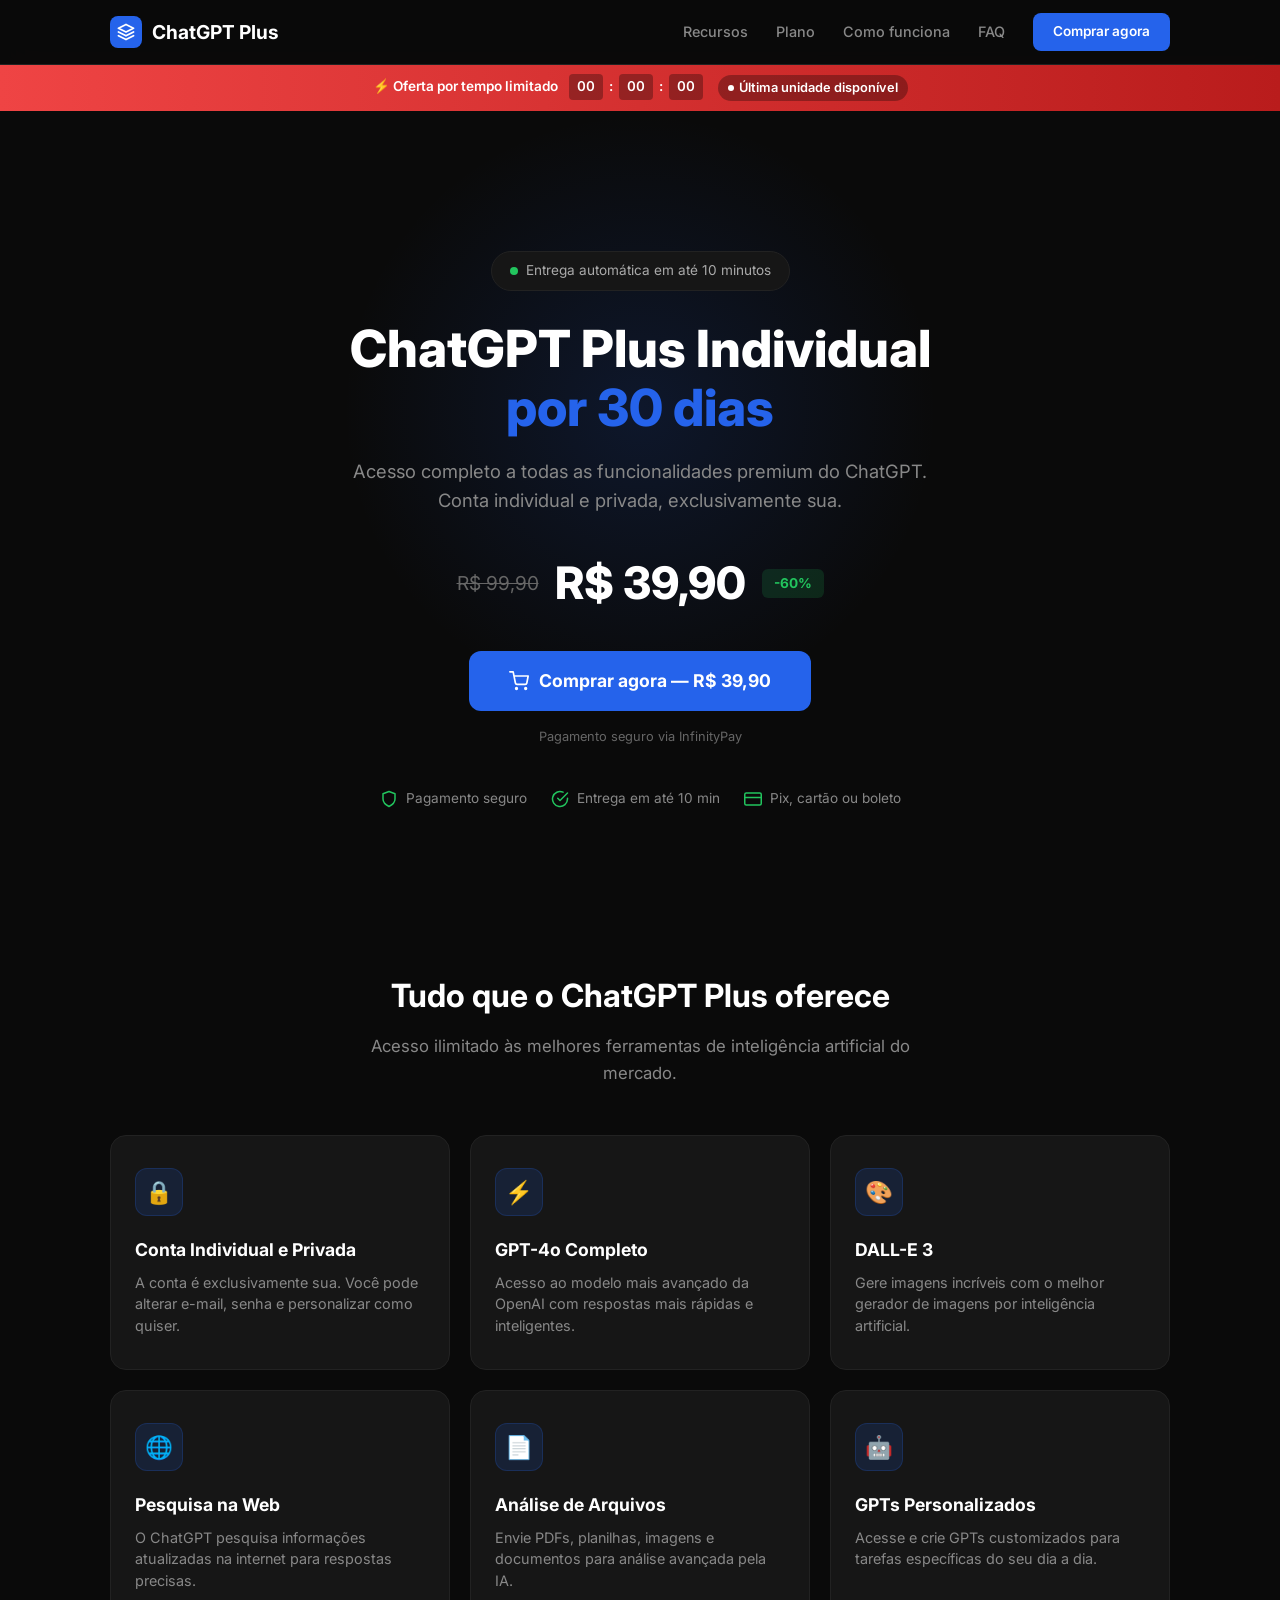
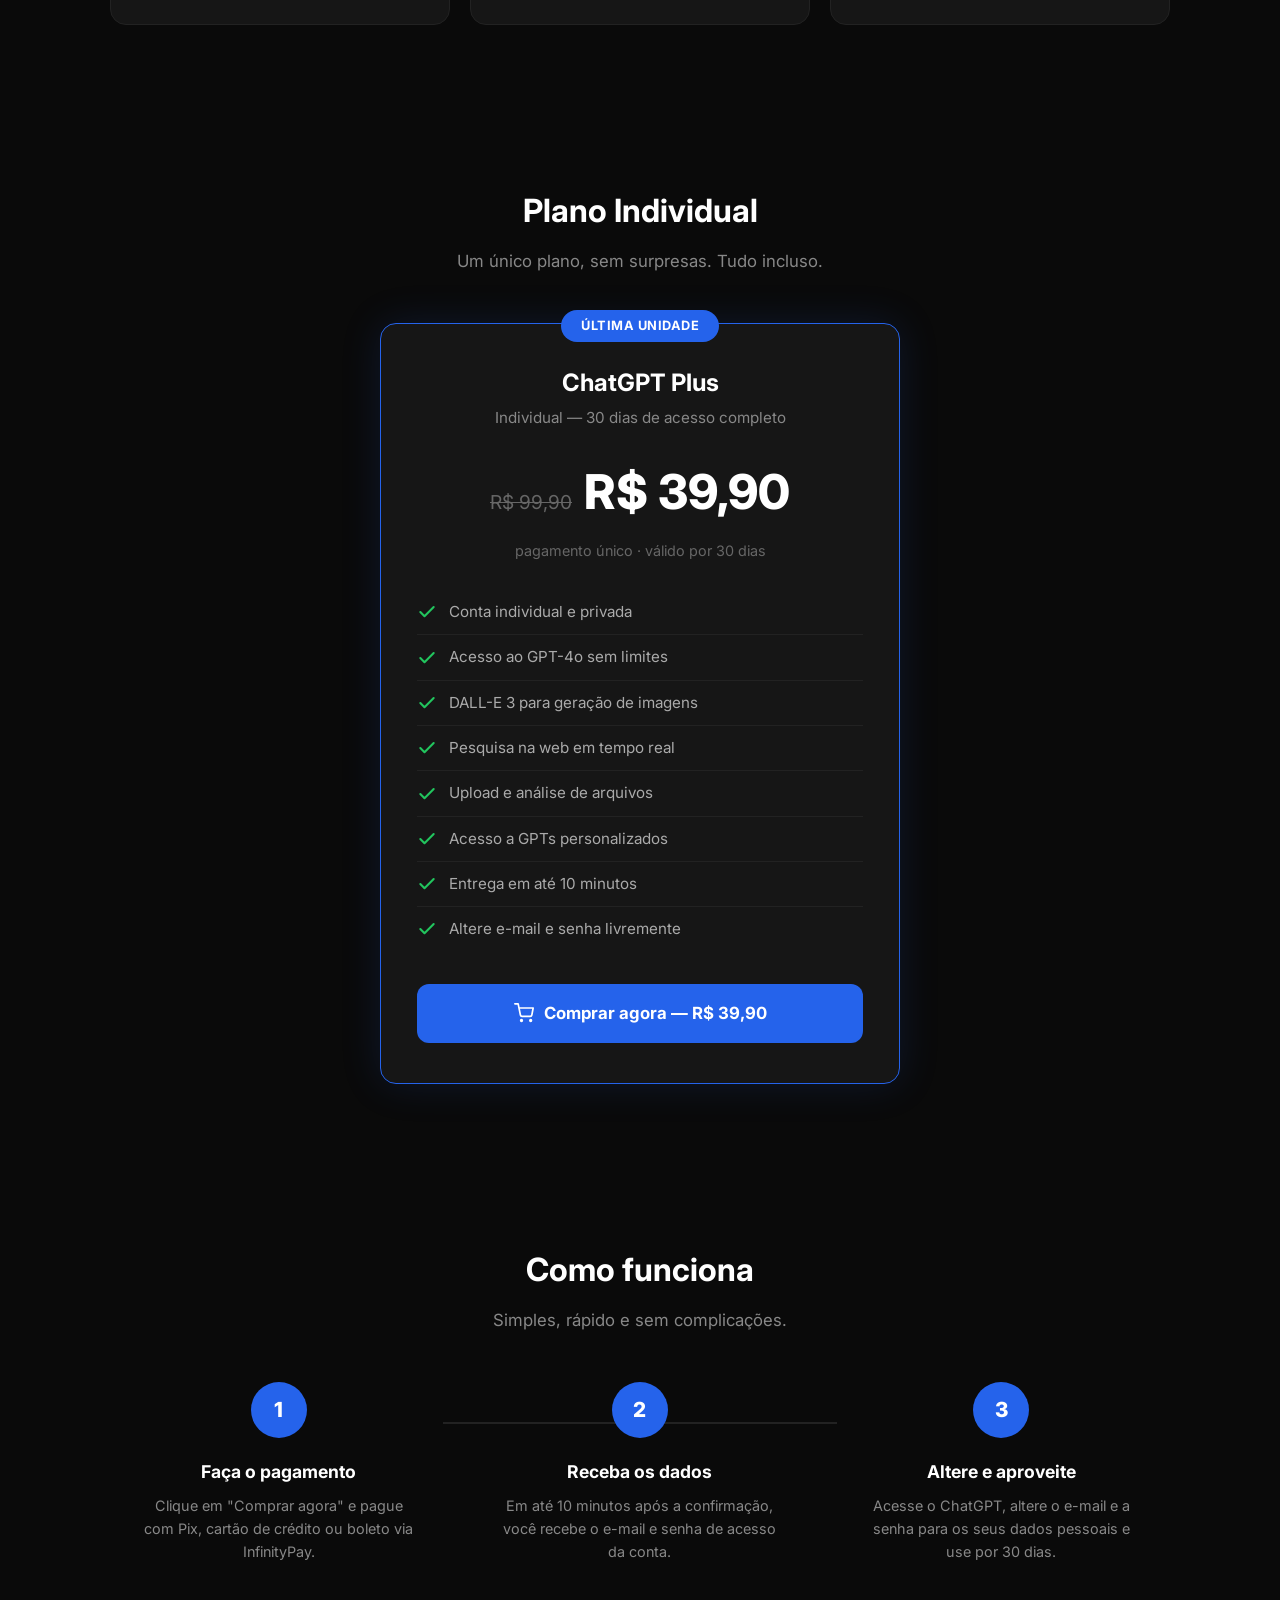
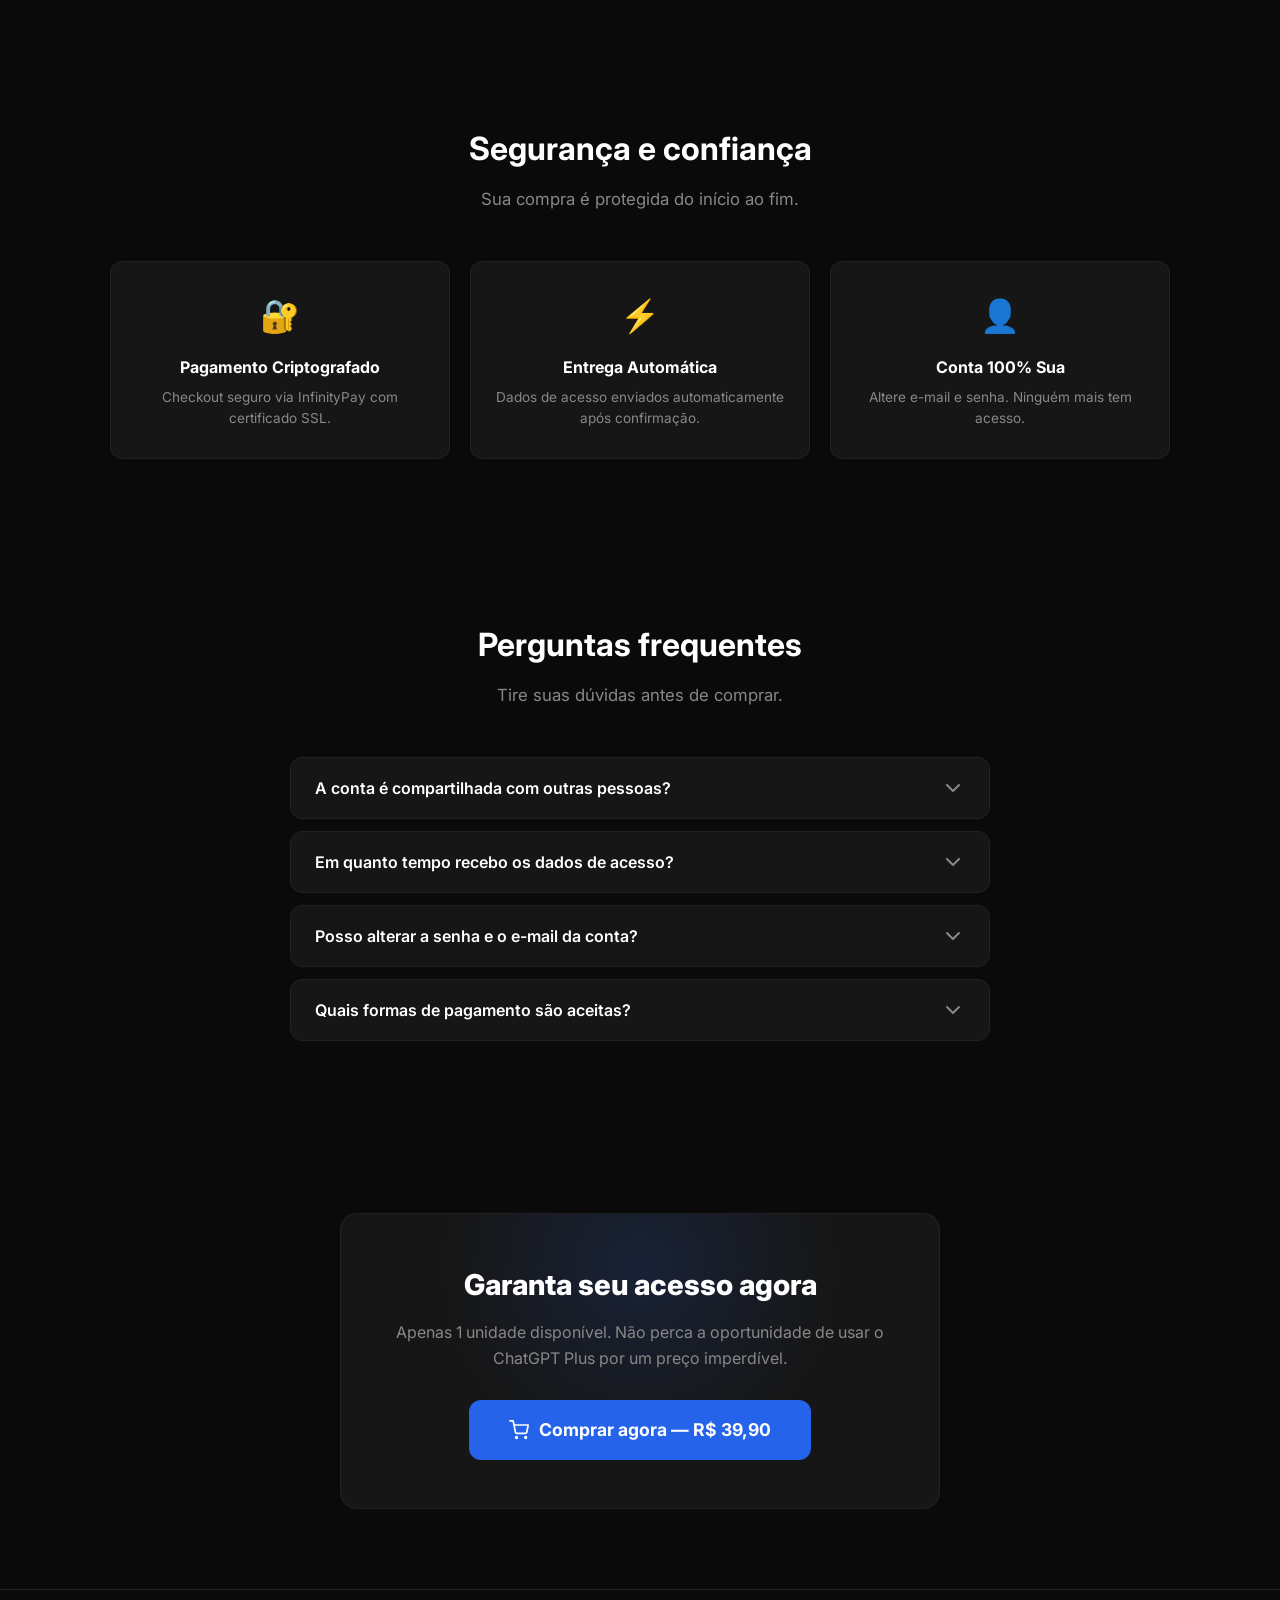
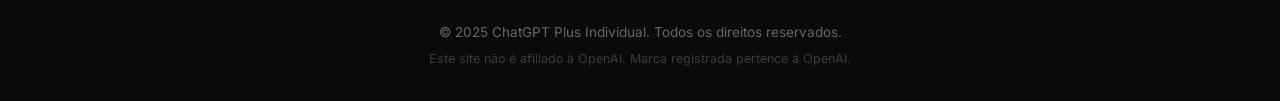
==== index.html @ 52d1c9e8 "Add files via upload" ====
<!DOCTYPE html>
<html lang="pt-BR">
<head>
  <meta charset="UTF-8">
  <meta name="viewport" content="width=device-width, initial-scale=1.0">
  <title>ChatGPT Plus Individual — 30 Dias | Acesso Completo</title>
  <meta name="description" content="ChatGPT Plus Individual por 30 dias com acesso completo ao GPT-4o, DALL-E 3, pesquisa web e muito mais. Conta privada, entrega rápida.">
  <meta name="keywords" content="ChatGPT Plus, GPT-4o, IA, inteligência artificial, conta individual">
  <meta name="robots" content="index, follow">

  <!-- Open Graph -->
  <meta property="og:title" content="ChatGPT Plus Individual — 30 Dias">
  <meta property="og:description" content="Acesso completo ao ChatGPT Plus com GPT-4o, DALL-E 3 e muito mais. Conta privada individual.">
  <meta property="og:type" content="website">
  <meta property="og:url" content="https://seudominio.com">
  <meta property="og:image" content="https://placehold.co/1200x630/111111/2563eb?text=ChatGPT+Plus">

  <!-- Favicon inline -->
  <link rel="icon" href="data:image/svg+xml,<svg xmlns='http://www.w3.org/2000/svg' viewBox='0 0 100 100'><rect width='100' height='100' rx='20' fill='%232563eb'/><text x='50' y='68' font-size='55' font-family='Arial' font-weight='bold' text-anchor='middle' fill='white'>G</text></svg>" type="image/svg+xml">

  <!-- Fonts -->
  <link rel="preconnect" href="https://fonts.googleapis.com">
  <link rel="preconnect" href="https://fonts.gstatic.com" crossorigin>
  <link href="https://fonts.googleapis.com/css2?family=Inter:wght@400;500;600;700;800&display=swap" rel="stylesheet">

  <!-- Styles -->
  <link rel="stylesheet" href="style.css">
</head>
<body>

  <!-- Loader -->
  <div id="loader">
    <div class="loader-spinner"></div>
  </div>

  <!-- Header -->
  <header class="header">
    <div class="container header-inner">
      <a href="#" class="logo">
        <div class="logo-icon">
          <svg width="18" height="18" viewBox="0 0 24 24" fill="none" stroke="currentColor" stroke-width="2.5" stroke-linecap="round" stroke-linejoin="round"><path d="M12 2L2 7l10 5 10-5-10-5z"/><path d="M2 17l10 5 10-5"/><path d="M2 12l10 5 10-5"/></svg>
        </div>
        ChatGPT Plus
      </a>
      <nav class="nav">
        <a href="#recursos" class="nav-link">Recursos</a>
        <a href="#plano" class="nav-link">Plano</a>
        <a href="#como-funciona" class="nav-link">Como funciona</a>
        <a href="#faq" class="nav-link">FAQ</a>
        <a href="#plano" class="btn-nav">Comprar agora</a>
      </nav>
      <button class="menu-toggle" aria-label="Abrir menu">
        <span></span>
        <span></span>
        <span></span>
      </button>
    </div>
  </header>

  <!-- Urgency Bar -->
  <div class="urgency-bar" style="margin-top: 64px;">
    <span>⚡ Oferta por tempo limitado</span>
    <span class="countdown">
      <span class="countdown-segment" id="cd-hours">00</span>:
      <span class="countdown-segment" id="cd-minutes">00</span>:
      <span class="countdown-segment" id="cd-seconds">00</span>
    </span>
    <span class="stock-badge">
      <span class="stock-dot"></span>
      Última unidade disponível
    </span>
  </div>

  <!-- Hero -->
  <section class="hero">
    <div class="container hero-content">
      <div class="hero-badge">
        <span class="dot"></span>
        Entrega automática em até 10 minutos
      </div>

      <h1>
        ChatGPT Plus Individual<br>
        <span>por 30 dias</span>
      </h1>

      <p class="hero-desc">
        Acesso completo a todas as funcionalidades premium do ChatGPT. Conta individual e privada, exclusivamente sua.
      </p>

      <div class="hero-price">
        <span class="price-original">R$ 99,90</span>
        <span class="price-current">R$ 39,90</span>
        <span class="price-discount">-60%</span>
      </div>

      <div class="hero-cta-group">
        <a href="https://infinitypay.com.br/checkout/SEU-LINK-AQUI" target="_blank" rel="noopener noreferrer" class="btn-primary" id="hero-buy">
          <svg viewBox="0 0 24 24" fill="none" stroke="currentColor" stroke-width="2" stroke-linecap="round" stroke-linejoin="round"><circle cx="9" cy="21" r="1"/><circle cx="20" cy="21" r="1"/><path d="M1 1h4l2.68 13.39a2 2 0 0 0 2 1.61h9.72a2 2 0 0 0 2-1.61L23 6H6"/></svg>
          Comprar agora — R$ 39,90
        </a>
        <span style="font-size: 0.8rem; color: var(--gray-500);">Pagamento seguro via InfinityPay</span>
      </div>

      <div class="hero-trust">
        <div class="trust-item">
          <svg viewBox="0 0 24 24" fill="none" stroke="currentColor" stroke-width="2" stroke-linecap="round" stroke-linejoin="round"><path d="M12 22s8-4 8-10V5l-8-3-8 3v7c0 6 8 10 8 10z"/></svg>
          Pagamento seguro
        </div>
        <div class="trust-item">
          <svg viewBox="0 0 24 24" fill="none" stroke="currentColor" stroke-width="2" stroke-linecap="round" stroke-linejoin="round"><path d="M22 11.08V12a10 10 0 1 1-5.93-9.14"/><polyline points="22 4 12 14.01 9 11.01"/></svg>
          Entrega em até 10 min
        </div>
        <div class="trust-item">
          <svg viewBox="0 0 24 24" fill="none" stroke="currentColor" stroke-width="2" stroke-linecap="round" stroke-linejoin="round"><rect x="1" y="4" width="22" height="16" rx="2" ry="2"/><line x1="1" y1="10" x2="23" y2="10"/></svg>
          Pix, cartão ou boleto
        </div>
      </div>
    </div>
  </section>

  <!-- Features -->
  <section class="section" id="recursos">
    <div class="container">
      <h2 class="section-title reveal">Tudo que o ChatGPT Plus oferece</h2>
      <p class="section-subtitle reveal reveal-delay-1">Acesso ilimitado às melhores ferramentas de inteligência artificial do mercado.</p>

      <div class="features-grid">
        <div class="feature-card reveal reveal-delay-1">
          <div class="feature-icon">🔒</div>
          <h3>Conta Individual e Privada</h3>
          <p>A conta é exclusivamente sua. Você pode alterar e-mail, senha e personalizar como quiser.</p>
        </div>

        <div class="feature-card reveal reveal-delay-2">
          <div class="feature-icon">⚡</div>
          <h3>GPT-4o Completo</h3>
          <p>Acesso ao modelo mais avançado da OpenAI com respostas mais rápidas e inteligentes.</p>
        </div>

        <div class="feature-card reveal reveal-delay-3">
          <div class="feature-icon">🎨</div>
          <h3>DALL-E 3</h3>
          <p>Gere imagens incríveis com o melhor gerador de imagens por inteligência artificial.</p>
        </div>

        <div class="feature-card reveal reveal-delay-4">
          <div class="feature-icon">🌐</div>
          <h3>Pesquisa na Web</h3>
          <p>O ChatGPT pesquisa informações atualizadas na internet para respostas precisas.</p>
        </div>

        <div class="feature-card reveal reveal-delay-5">
          <div class="feature-icon">📄</div>
          <h3>Análise de Arquivos</h3>
          <p>Envie PDFs, planilhas, imagens e documentos para análise avançada pela IA.</p>
        </div>

        <div class="feature-card reveal reveal-delay-6">
          <div class="feature-icon">🤖</div>
          <h3>GPTs Personalizados</h3>
          <p>Acesse e crie GPTs customizados para tarefas específicas do seu dia a dia.</p>
        </div>
      </div>
    </div>
  </section>

  <!-- Plan -->
  <section class="plan-section" id="plano">
    <div class="container">
      <h2 class="section-title reveal">Plano Individual</h2>
      <p class="section-subtitle reveal reveal-delay-1">Um único plano, sem surpresas. Tudo incluso.</p>

      <div class="plan-card reveal reveal-delay-2">
        <div class="plan-popular">Última unidade</div>
        <div class="plan-name">ChatGPT Plus</div>
        <div class="plan-desc">Individual — 30 dias de acesso completo</div>

        <div class="plan-price-row">
          <span class="plan-price-original">R$ 99,90</span>
          <span class="plan-price">R$ 39,90</span>
        </div>
        <div class="plan-period">pagamento único · válido por 30 dias</div>

        <div class="plan-features">
          <div class="plan-feature">
            <svg viewBox="0 0 24 24" fill="none" stroke="currentColor" stroke-width="2.5" stroke-linecap="round" stroke-linejoin="round"><polyline points="20 6 9 17 4 12"/></svg>
            Conta individual e privada
          </div>
          <div class="plan-feature">
            <svg viewBox="0 0 24 24" fill="none" stroke="currentColor" stroke-width="2.5" stroke-linecap="round" stroke-linejoin="round"><polyline points="20 6 9 17 4 12"/></svg>
            Acesso ao GPT-4o sem limites
          </div>
          <div class="plan-feature">
            <svg viewBox="0 0 24 24" fill="none" stroke="currentColor" stroke-width="2.5" stroke-linecap="round" stroke-linejoin="round"><polyline points="20 6 9 17 4 12"/></svg>
            DALL-E 3 para geração de imagens
          </div>
          <div class="plan-feature">
            <svg viewBox="0 0 24 24" fill="none" stroke="currentColor" stroke-width="2.5" stroke-linecap="round" stroke-linejoin="round"><polyline points="20 6 9 17 4 12"/></svg>
            Pesquisa na web em tempo real
          </div>
          <div class="plan-feature">
            <svg viewBox="0 0 24 24" fill="none" stroke="currentColor" stroke-width="2.5" stroke-linecap="round" stroke-linejoin="round"><polyline points="20 6 9 17 4 12"/></svg>
            Upload e análise de arquivos
          </div>
          <div class="plan-feature">
            <svg viewBox="0 0 24 24" fill="none" stroke="currentColor" stroke-width="2.5" stroke-linecap="round" stroke-linejoin="round"><polyline points="20 6 9 17 4 12"/></svg>
            Acesso a GPTs personalizados
          </div>
          <div class="plan-feature">
            <svg viewBox="0 0 24 24" fill="none" stroke="currentColor" stroke-width="2.5" stroke-linecap="round" stroke-linejoin="round"><polyline points="20 6 9 17 4 12"/></svg>
            Entrega em até 10 minutos
          </div>
          <div class="plan-feature">
            <svg viewBox="0 0 24 24" fill="none" stroke="currentColor" stroke-width="2.5" stroke-linecap="round" stroke-linejoin="round"><polyline points="20 6 9 17 4 12"/></svg>
            Altere e-mail e senha livremente
          </div>
        </div>

        <a href="https://infinitypay.com.br/checkout/SEU-LINK-AQUI" target="_blank" rel="noopener noreferrer" class="btn-primary btn-plan">
          <svg viewBox="0 0 24 24" fill="none" stroke="currentColor" stroke-width="2" stroke-linecap="round" stroke-linejoin="round"><circle cx="9" cy="21" r="1"/><circle cx="20" cy="21" r="1"/><path d="M1 1h4l2.68 13.39a2 2 0 0 0 2 1.61h9.72a2 2 0 0 0 2-1.61L23 6H6"/></svg>
          Comprar agora — R$ 39,90
        </a>
      </div>
    </div>
  </section>

  <!-- How it works -->
  <section class="section" id="como-funciona">
    <div class="container">
      <h2 class="section-title reveal">Como funciona</h2>
      <p class="section-subtitle reveal reveal-delay-1">Simples, rápido e sem complicações.</p>

      <div class="steps-grid">
        <div class="step-card reveal reveal-delay-1">
          <div class="step-number">1</div>
          <h3>Faça o pagamento</h3>
          <p>Clique em "Comprar agora" e pague com Pix, cartão de crédito ou boleto via InfinityPay.</p>
        </div>

        <div class="step-card reveal reveal-delay-2">
          <div class="step-number">2</div>
          <h3>Receba os dados</h3>
          <p>Em até 10 minutos após a confirmação, você recebe o e-mail e senha de acesso da conta.</p>
        </div>

        <div class="step-card reveal reveal-delay-3">
          <div class="step-number">3</div>
          <h3>Altere e aproveite</h3>
          <p>Acesse o ChatGPT, altere o e-mail e a senha para os seus dados pessoais e use por 30 dias.</p>
        </div>
      </div>
    </div>
  </section>

  <!-- Security -->
  <section class="section">
    <div class="container">
      <h2 class="section-title reveal">Segurança e confiança</h2>
      <p class="section-subtitle reveal reveal-delay-1">Sua compra é protegida do início ao fim.</p>

      <div class="security-grid">
        <div class="security-card reveal reveal-delay-1">
          <div class="security-icon">🔐</div>
          <h4>Pagamento Criptografado</h4>
          <p>Checkout seguro via InfinityPay com certificado SSL.</p>
        </div>

        <div class="security-card reveal reveal-delay-2">
          <div class="security-icon">⚡</div>
          <h4>Entrega Automática</h4>
          <p>Dados de acesso enviados automaticamente após confirmação.</p>
        </div>

        <div class="security-card reveal reveal-delay-3">
          <div class="security-icon">👤</div>
          <h4>Conta 100% Sua</h4>
          <p>Altere e-mail e senha. Ninguém mais tem acesso.</p>
        </div>
      </div>
    </div>
  </section>

  <!-- FAQ -->
  <section class="section" id="faq">
    <div class="container">
      <h2 class="section-title reveal">Perguntas frequentes</h2>
      <p class="section-subtitle reveal reveal-delay-1">Tire suas dúvidas antes de comprar.</p>

      <div class="faq-list">
        <div class="faq-item reveal reveal-delay-1">
          <button class="faq-question">
            A conta é compartilhada com outras pessoas?
            <svg class="faq-icon" viewBox="0 0 24 24" fill="none" stroke="currentColor" stroke-width="2" stroke-linecap="round" stroke-linejoin="round"><polyline points="6 9 12 15 18 9"/></svg>
          </button>
          <div class="faq-answer">
            <div class="faq-answer-inner">
              Não. A conta é individual e privada. Somente você terá acesso. Você pode alterar o e-mail e a senha para os seus dados pessoais assim que receber.
            </div>
          </div>
        </div>

        <div class="faq-item reveal reveal-delay-2">
          <button class="faq-question">
            Em quanto tempo recebo os dados de acesso?
            <svg class="faq-icon" viewBox="0 0 24 24" fill="none" stroke="currentColor" stroke-width="2" stroke-linecap="round" stroke-linejoin="round"><polyline points="6 9 12 15 18 9"/></svg>
          </button>
          <div class="faq-answer">
            <div class="faq-answer-inner">
              A entrega é feita em até 10 minutos após a confirmação do pagamento. Para pagamentos via Pix costuma ser instantâneo. Cartão de crédito pode levar alguns minutos.
            </div>
          </div>
        </div>

        <div class="faq-item reveal reveal-delay-3">
          <button class="faq-question">
            Posso alterar a senha e o e-mail da conta?
            <svg class="faq-icon" viewBox="0 0 24 24" fill="none" stroke="currentColor" stroke-width="2" stroke-linecap="round" stroke-linejoin="round"><polyline points="6 9 12 15 18 9"/></svg>
          </button>
          <div class="faq-answer">
            <div class="faq-answer-inner">
              Sim! Assim que receber os dados de acesso, recomendamos que altere imediatamente o e-mail e a senha para garantir que a conta fique totalmente sua.
            </div>
          </div>
        </div>

        <div class="faq-item reveal reveal-delay-4">
          <button class="faq-question">
            Quais formas de pagamento são aceitas?
            <svg class="faq-icon" viewBox="0 0 24 24" fill="none" stroke="currentColor" stroke-width="2" stroke-linecap="round" stroke-linejoin="round"><polyline points="6 9 12 15 18 9"/></svg>
          </button>
          <div class="faq-answer">
            <div class="faq-answer-inner">
              Aceitamos Pix, cartão de crédito (todas as bandeiras) e boleto bancário. O pagamento é processado de forma segura pela InfinityPay.
            </div>
          </div>
        </div>
      </div>
    </div>
  </section>

  <!-- CTA -->
  <section class="cta-section">
    <div class="container">
      <div class="cta-box reveal">
        <h2>Garanta seu acesso agora</h2>
        <p>Apenas 1 unidade disponível. Não perca a oportunidade de usar o ChatGPT Plus por um preço imperdível.</p>
        <a href="https://infinitypay.com.br/checkout/SEU-LINK-AQUI" target="_blank" rel="noopener noreferrer" class="btn-primary">
          <svg viewBox="0 0 24 24" fill="none" stroke="currentColor" stroke-width="2" stroke-linecap="round" stroke-linejoin="round"><circle cx="9" cy="21" r="1"/><circle cx="20" cy="21" r="1"/><path d="M1 1h4l2.68 13.39a2 2 0 0 0 2 1.61h9.72a2 2 0 0 0 2-1.61L23 6H6"/></svg>
          Comprar agora — R$ 39,90
        </a>
      </div>
    </div>
  </section>

  <!-- Footer -->
  <footer class="footer">
    <div class="container">
      <p>&copy; 2025 ChatGPT Plus Individual. Todos os direitos reservados.</p>
      <p style="margin-top: 6px; font-size: 0.78rem; color: var(--gray-700);">Este site não é afiliado à OpenAI. Marca registrada pertence à OpenAI.</p>
    </div>
  </footer>

  <script src="script.js"></script>
</body>
</html>
---- style.css ----
/* ============================================
   ChatGPT Plus — Landing Page Styles
   ============================================ */

/* ---------- Reset & Base ---------- */
*, *::before, *::after {
  margin: 0;
  padding: 0;
  box-sizing: border-box;
}

:root {
  --black: #0a0a0a;
  --dark: #111111;
  --dark-card: #161616;
  --dark-border: #222222;
  --gray-900: #1a1a1a;
  --gray-800: #2a2a2a;
  --gray-700: #3a3a3a;
  --gray-500: #666666;
  --gray-400: #888888;
  --gray-300: #aaaaaa;
  --white: #f0f0f0;
  --white-pure: #ffffff;
  --blue: #2563eb;
  --blue-light: #3b82f6;
  --blue-dark: #1d4ed8;
  --blue-glow: rgba(37, 99, 235, 0.15);
  --green: #22c55e;
  --red: #ef4444;
  --orange: #f59e0b;
  --font: 'Inter', -apple-system, BlinkMacSystemFont, 'Segoe UI', sans-serif;
  --transition: 0.3s cubic-bezier(0.4, 0, 0.2, 1);
  --shadow: 0 4px 24px rgba(0, 0, 0, 0.4);
  --shadow-lg: 0 8px 40px rgba(0, 0, 0, 0.5);
  --radius: 12px;
  --radius-lg: 16px;
}

html {
  scroll-behavior: smooth;
  font-size: 16px;
}

body {
  font-family: var(--font);
  background-color: var(--black);
  color: var(--white);
  line-height: 1.6;
  overflow-x: hidden;
  -webkit-font-smoothing: antialiased;
  -moz-osx-font-smoothing: grayscale;
}

a {
  text-decoration: none;
  color: inherit;
  transition: color var(--transition);
}

img {
  max-width: 100%;
  display: block;
}

ul {
  list-style: none;
}

/* ---------- Loader ---------- */
#loader {
  position: fixed;
  inset: 0;
  background: var(--black);
  display: flex;
  align-items: center;
  justify-content: center;
  z-index: 9999;
  transition: opacity 0.5s ease, visibility 0.5s ease;
}

#loader.hidden {
  opacity: 0;
  visibility: hidden;
}

.loader-spinner {
  width: 40px;
  height: 40px;
  border: 3px solid var(--gray-800);
  border-top-color: var(--blue);
  border-radius: 50%;
  animation: spin 0.8s linear infinite;
}

@keyframes spin {
  to { transform: rotate(360deg); }
}

/* ---------- Animations ---------- */
@keyframes fadeInUp {
  from {
    opacity: 0;
    transform: translateY(30px);
  }
  to {
    opacity: 1;
    transform: translateY(0);
  }
}

@keyframes fadeIn {
  from { opacity: 0; }
  to { opacity: 1; }
}

@keyframes pulse {
  0%, 100% { transform: scale(1); }
  50% { transform: scale(1.05); }
}

@keyframes countdown-pulse {
  0%, 100% { box-shadow: 0 0 0 0 rgba(239, 68, 68, 0.4); }
  50% { box-shadow: 0 0 0 8px rgba(239, 68, 68, 0); }
}

.reveal {
  opacity: 0;
  transform: translateY(30px);
  transition: opacity 0.6s ease, transform 0.6s ease;
}

.reveal.visible {
  opacity: 1;
  transform: translateY(0);
}

.reveal-delay-1 { transition-delay: 0.1s; }
.reveal-delay-2 { transition-delay: 0.2s; }
.reveal-delay-3 { transition-delay: 0.3s; }
.reveal-delay-4 { transition-delay: 0.4s; }
.reveal-delay-5 { transition-delay: 0.5s; }
.reveal-delay-6 { transition-delay: 0.6s; }

/* ---------- Container ---------- */
.container {
  max-width: 1100px;
  margin: 0 auto;
  padding: 0 20px;
}

/* ---------- Section ---------- */
.section {
  padding: 80px 0;
}

.section-title {
  font-size: 2rem;
  font-weight: 700;
  text-align: center;
  margin-bottom: 12px;
  color: var(--white-pure);
}

.section-subtitle {
  text-align: center;
  color: var(--gray-400);
  font-size: 1.05rem;
  margin-bottom: 48px;
  max-width: 600px;
  margin-left: auto;
  margin-right: auto;
}

/* ============================================
   HEADER
   ============================================ */
.header {
  position: fixed;
  top: 0;
  left: 0;
  right: 0;
  z-index: 1000;
  background: rgba(10, 10, 10, 0.85);
  backdrop-filter: blur(16px);
  -webkit-backdrop-filter: blur(16px);
  border-bottom: 1px solid var(--dark-border);
  transition: background var(--transition), box-shadow var(--transition);
}

.header.scrolled {
  background: rgba(10, 10, 10, 0.95);
  box-shadow: 0 2px 20px rgba(0, 0, 0, 0.5);
}

.header-inner {
  display: flex;
  align-items: center;
  justify-content: space-between;
  height: 64px;
}

.logo {
  display: flex;
  align-items: center;
  gap: 10px;
  font-weight: 700;
  font-size: 1.2rem;
  color: var(--white-pure);
}

.logo-icon {
  width: 32px;
  height: 32px;
  background: var(--blue);
  border-radius: 8px;
  display: flex;
  align-items: center;
  justify-content: center;
  font-size: 1rem;
}

.nav {
  display: flex;
  align-items: center;
  gap: 28px;
}

.nav-link {
  font-size: 0.9rem;
  color: var(--gray-400);
  font-weight: 500;
  transition: color var(--transition);
  position: relative;
}

.nav-link:hover {
  color: var(--white-pure);
}

.nav-link::after {
  content: '';
  position: absolute;
  bottom: -4px;
  left: 0;
  width: 0;
  height: 2px;
  background: var(--blue);
  transition: width var(--transition);
}

.nav-link:hover::after {
  width: 100%;
}

.btn-nav {
  background: var(--blue);
  color: var(--white-pure);
  padding: 8px 20px;
  border-radius: 8px;
  font-weight: 600;
  font-size: 0.85rem;
  transition: background var(--transition), transform var(--transition);
}

.btn-nav:hover {
  background: var(--blue-light);
  transform: translateY(-1px);
}

/* Mobile Menu Toggle */
.menu-toggle {
  display: none;
  flex-direction: column;
  gap: 5px;
  background: none;
  border: none;
  cursor: pointer;
  padding: 4px;
}

.menu-toggle span {
  display: block;
  width: 24px;
  height: 2px;
  background: var(--white);
  border-radius: 2px;
  transition: var(--transition);
}

.menu-toggle.active span:nth-child(1) {
  transform: rotate(45deg) translate(5px, 5px);
}

.menu-toggle.active span:nth-child(2) {
  opacity: 0;
}

.menu-toggle.active span:nth-child(3) {
  transform: rotate(-45deg) translate(5px, -5px);
}

/* ============================================
   URGENCY BAR
   ============================================ */
.urgency-bar {
  background: linear-gradient(90deg, var(--red), #b91c1c);
  padding: 10px 0;
  text-align: center;
  font-size: 0.85rem;
  font-weight: 600;
  color: var(--white-pure);
  animation: countdown-pulse 2s infinite;
}

.urgency-bar .countdown {
  display: inline-flex;
  gap: 6px;
  align-items: center;
  margin-left: 8px;
}

.urgency-bar .countdown-segment {
  background: rgba(0, 0, 0, 0.3);
  padding: 2px 8px;
  border-radius: 4px;
  font-variant-numeric: tabular-nums;
  min-width: 28px;
  text-align: center;
}

.urgency-bar .stock-badge {
  background: rgba(0, 0, 0, 0.3);
  padding: 3px 10px;
  border-radius: 20px;
  margin-left: 12px;
  font-size: 0.8rem;
  display: inline-flex;
  align-items: center;
  gap: 5px;
}

.urgency-bar .stock-dot {
  width: 6px;
  height: 6px;
  background: var(--white-pure);
  border-radius: 50%;
  animation: pulse 1.5s infinite;
}

/* ============================================
   HERO
   ============================================ */
.hero {
  padding-top: 140px;
  padding-bottom: 80px;
  text-align: center;
  position: relative;
  overflow: hidden;
}

.hero::before {
  content: '';
  position: absolute;
  top: 0;
  left: 50%;
  transform: translateX(-50%);
  width: 600px;
  height: 600px;
  background: radial-gradient(circle, var(--blue-glow) 0%, transparent 70%);
  pointer-events: none;
  z-index: 0;
}

.hero-content {
  position: relative;
  z-index: 1;
}

.hero-badge {
  display: inline-flex;
  align-items: center;
  gap: 8px;
  background: var(--dark-card);
  border: 1px solid var(--dark-border);
  padding: 8px 18px;
  border-radius: 100px;
  font-size: 0.85rem;
  color: var(--gray-300);
  margin-bottom: 28px;
  animation: fadeInUp 0.6s ease both;
}

.hero-badge .dot {
  width: 8px;
  height: 8px;
  background: var(--green);
  border-radius: 50%;
  animation: pulse 2s infinite;
}

.hero h1 {
  font-size: clamp(2rem, 5vw, 3.2rem);
  font-weight: 800;
  line-height: 1.15;
  margin-bottom: 20px;
  color: var(--white-pure);
  animation: fadeInUp 0.6s ease 0.1s both;
}

.hero h1 span {
  color: var(--blue);
}

.hero-desc {
  font-size: 1.15rem;
  color: var(--gray-400);
  max-width: 580px;
  margin: 0 auto 32px;
  animation: fadeInUp 0.6s ease 0.2s both;
}

.hero-price {
  display: flex;
  align-items: center;
  justify-content: center;
  gap: 16px;
  margin-bottom: 32px;
  animation: fadeInUp 0.6s ease 0.3s both;
}

.price-original {
  font-size: 1.2rem;
  color: var(--gray-500);
  text-decoration: line-through;
}

.price-current {
  font-size: 2.8rem;
  font-weight: 800;
  color: var(--white-pure);
}

.price-current small {
  font-size: 1rem;
  font-weight: 400;
  color: var(--gray-400);
}

.price-discount {
  background: rgba(34, 197, 94, 0.15);
  color: var(--green);
  padding: 4px 12px;
  border-radius: 6px;
  font-size: 0.85rem;
  font-weight: 700;
}

.hero-cta-group {
  display: flex;
  flex-direction: column;
  align-items: center;
  gap: 16px;
  margin-bottom: 40px;
  animation: fadeInUp 0.6s ease 0.4s both;
}

.btn-primary {
  display: inline-flex;
  align-items: center;
  justify-content: center;
  gap: 10px;
  background: var(--blue);
  color: var(--white-pure);
  padding: 16px 40px;
  border-radius: var(--radius);
  font-weight: 700;
  font-size: 1.1rem;
  border: none;
  cursor: pointer;
  transition: background var(--transition), transform var(--transition), box-shadow var(--transition);
  position: relative;
  overflow: hidden;
}

.btn-primary:hover {
  background: var(--blue-light);
  transform: translateY(-2px);
  box-shadow: 0 8px 30px rgba(37, 99, 235, 0.35);
}

.btn-primary:active {
  transform: translateY(0);
}

.btn-primary svg {
  width: 20px;
  height: 20px;
  flex-shrink: 0;
}

.hero-trust {
  display: flex;
  align-items: center;
  justify-content: center;
  flex-wrap: wrap;
  gap: 24px;
  animation: fadeInUp 0.6s ease 0.5s both;
}

.trust-item {
  display: flex;
  align-items: center;
  gap: 8px;
  font-size: 0.85rem;
  color: var(--gray-400);
}

.trust-item svg {
  width: 18px;
  height: 18px;
  color: var(--green);
  flex-shrink: 0;
}

/* ============================================
   FEATURES
   ============================================ */
.features-grid {
  display: grid;
  grid-template-columns: repeat(3, 1fr);
  gap: 20px;
}

.feature-card {
  background: var(--dark-card);
  border: 1px solid var(--dark-border);
  border-radius: var(--radius-lg);
  padding: 32px 24px;
  transition: transform var(--transition), border-color var(--transition), box-shadow var(--transition);
}

.feature-card:hover {
  transform: translateY(-4px);
  border-color: var(--gray-700);
  box-shadow: var(--shadow);
}

.feature-icon {
  width: 48px;
  height: 48px;
  background: var(--blue-glow);
  border: 1px solid rgba(37, 99, 235, 0.2);
  border-radius: 12px;
  display: flex;
  align-items: center;
  justify-content: center;
  margin-bottom: 20px;
  font-size: 1.4rem;
}

.feature-card h3 {
  font-size: 1.1rem;
  font-weight: 700;
  margin-bottom: 8px;
  color: var(--white-pure);
}

.feature-card p {
  font-size: 0.9rem;
  color: var(--gray-400);
  line-height: 1.5;
}

/* ============================================
   PLAN / PRICING
   ============================================ */
.plan-section {
  padding: 80px 0;
}

.plan-card {
  max-width: 520px;
  margin: 0 auto;
  background: var(--dark-card);
  border: 1px solid var(--blue);
  border-radius: var(--radius-lg);
  padding: 40px 36px;
  text-align: center;
  position: relative;
  box-shadow: 0 0 40px var(--blue-glow);
}

.plan-popular {
  position: absolute;
  top: -14px;
  left: 50%;
  transform: translateX(-50%);
  background: var(--blue);
  color: var(--white-pure);
  padding: 6px 20px;
  border-radius: 100px;
  font-size: 0.8rem;
  font-weight: 700;
  letter-spacing: 0.5px;
  text-transform: uppercase;
}

.plan-name {
  font-size: 1.5rem;
  font-weight: 700;
  margin-bottom: 4px;
  color: var(--white-pure);
}

.plan-desc {
  color: var(--gray-400);
  font-size: 0.95rem;
  margin-bottom: 24px;
}

.plan-price-row {
  display: flex;
  align-items: baseline;
  justify-content: center;
  gap: 12px;
  margin-bottom: 8px;
}

.plan-price-original {
  font-size: 1.2rem;
  color: var(--gray-500);
  text-decoration: line-through;
}

.plan-price {
  font-size: 3rem;
  font-weight: 800;
  color: var(--white-pure);
}

.plan-price small {
  font-size: 1rem;
  font-weight: 400;
  color: var(--gray-400);
}

.plan-period {
  color: var(--gray-500);
  font-size: 0.9rem;
  margin-bottom: 28px;
}

.plan-features {
  text-align: left;
  margin-bottom: 32px;
}

.plan-feature {
  display: flex;
  align-items: center;
  gap: 12px;
  padding: 10px 0;
  font-size: 0.95rem;
  color: var(--gray-300);
  border-bottom: 1px solid var(--dark-border);
}

.plan-feature:last-child {
  border-bottom: none;
}

.plan-feature svg {
  width: 20px;
  height: 20px;
  color: var(--green);
  flex-shrink: 0;
}

.btn-plan {
  width: 100%;
  padding: 16px;
  font-size: 1.05rem;
}

/* ============================================
   STEPS
   ============================================ */
.steps-grid {
  display: grid;
  grid-template-columns: repeat(3, 1fr);
  gap: 24px;
  position: relative;
}

.steps-grid::before {
  content: '';
  position: absolute;
  top: 40px;
  left: calc(33.33% - 20px);
  right: calc(33.33% - 20px);
  height: 2px;
  background: var(--dark-border);
  z-index: 0;
}

.step-card {
  text-align: center;
  position: relative;
  z-index: 1;
}

.step-number {
  width: 56px;
  height: 56px;
  background: var(--blue);
  color: var(--white-pure);
  border-radius: 50%;
  display: flex;
  align-items: center;
  justify-content: center;
  font-size: 1.3rem;
  font-weight: 800;
  margin: 0 auto 20px;
  position: relative;
}

.step-card h3 {
  font-size: 1.1rem;
  font-weight: 700;
  margin-bottom: 8px;
  color: var(--white-pure);
}

.step-card p {
  font-size: 0.9rem;
  color: var(--gray-400);
  max-width: 280px;
  margin: 0 auto;
}

/* ============================================
   SECURITY
   ============================================ */
.security-grid {
  display: grid;
  grid-template-columns: repeat(3, 1fr);
  gap: 20px;
}

.security-card {
  background: var(--dark-card);
  border: 1px solid var(--dark-border);
  border-radius: var(--radius);
  padding: 28px 20px;
  text-align: center;
  transition: transform var(--transition), border-color var(--transition);
}

.security-card:hover {
  transform: translateY(-2px);
  border-color: var(--gray-700);
}

.security-icon {
  font-size: 2rem;
  margin-bottom: 14px;
}

.security-card h4 {
  font-size: 1rem;
  font-weight: 700;
  margin-bottom: 6px;
  color: var(--white-pure);
}

.security-card p {
  font-size: 0.85rem;
  color: var(--gray-400);
}

/* ============================================
   FAQ
   ============================================ */
.faq-list {
  max-width: 700px;
  margin: 0 auto;
}

.faq-item {
  border: 1px solid var(--dark-border);
  border-radius: var(--radius);
  margin-bottom: 12px;
  overflow: hidden;
  background: var(--dark-card);
  transition: border-color var(--transition);
}

.faq-item.active {
  border-color: var(--gray-700);
}

.faq-question {
  width: 100%;
  display: flex;
  align-items: center;
  justify-content: space-between;
  gap: 16px;
  padding: 18px 24px;
  background: none;
  border: none;
  color: var(--white-pure);
  font-family: var(--font);
  font-size: 1rem;
  font-weight: 600;
  cursor: pointer;
  text-align: left;
  transition: color var(--transition);
}

.faq-question:hover {
  color: var(--blue-light);
}

.faq-icon {
  width: 24px;
  height: 24px;
  flex-shrink: 0;
  transition: transform var(--transition);
  color: var(--gray-400);
}

.faq-item.active .faq-icon {
  transform: rotate(180deg);
  color: var(--blue);
}

.faq-answer {
  max-height: 0;
  overflow: hidden;
  transition: max-height 0.4s ease, padding 0.4s ease;
}

.faq-item.active .faq-answer {
  max-height: 300px;
}

.faq-answer-inner {
  padding: 0 24px 18px;
  font-size: 0.95rem;
  color: var(--gray-400);
  line-height: 1.6;
}

/* ============================================
   CTA
   ============================================ */
.cta-section {
  padding: 80px 0;
  text-align: center;
}

.cta-box {
  background: var(--dark-card);
  border: 1px solid var(--dark-border);
  border-radius: var(--radius-lg);
  padding: 48px 36px;
  max-width: 600px;
  margin: 0 auto;
  position: relative;
  overflow: hidden;
}

.cta-box::before {
  content: '';
  position: absolute;
  top: -50%;
  left: 50%;
  transform: translateX(-50%);
  width: 400px;
  height: 400px;
  background: radial-gradient(circle, var(--blue-glow) 0%, transparent 70%);
  pointer-events: none;
}

.cta-box h2 {
  font-size: 1.8rem;
  font-weight: 800;
  margin-bottom: 12px;
  color: var(--white-pure);
  position: relative;
}

.cta-box p {
  color: var(--gray-400);
  margin-bottom: 28px;
  position: relative;
}

.cta-box .btn-primary {
  position: relative;
}

/* ============================================
   FOOTER
   ============================================ */
.footer {
  border-top: 1px solid var(--dark-border);
  padding: 32px 0;
  text-align: center;
}

.footer p {
  color: var(--gray-500);
  font-size: 0.85rem;
}

.footer a {
  color: var(--gray-400);
  transition: color var(--transition);
}

.footer a:hover {
  color: var(--blue-light);
}

/* ============================================
   RESPONSIVE
   ============================================ */
@media (max-width: 900px) {
  .features-grid,
  .security-grid {
    grid-template-columns: repeat(2, 1fr);
  }

  .steps-grid {
    grid-template-columns: 1fr;
    gap: 32px;
  }

  .steps-grid::before {
    display: none;
  }
}

@media (max-width: 768px) {
  .nav {
    position: fixed;
    top: 64px;
    left: 0;
    right: 0;
    background: rgba(10, 10, 10, 0.98);
    backdrop-filter: blur(20px);
    flex-direction: column;
    padding: 24px 20px;
    gap: 20px;
    border-bottom: 1px solid var(--dark-border);
    transform: translateY(-100%);
    opacity: 0;
    visibility: hidden;
    transition: var(--transition);
  }

  .nav.open {
    transform: translateY(0);
    opacity: 1;
    visibility: visible;
  }

  .menu-toggle {
    display: flex;
  }

  .section {
    padding: 56px 0;
  }

  .hero {
    padding-top: 120px;
    padding-bottom: 56px;
  }

  .hero h1 {
    font-size: 1.8rem;
  }

  .hero-desc {
    font-size: 1rem;
  }

  .price-current {
    font-size: 2.2rem;
  }

  .plan-price {
    font-size: 2.4rem;
  }

  .features-grid,
  .security-grid {
    grid-template-columns: 1fr;
  }

  .section-title {
    font-size: 1.6rem;
  }

  .cta-box h2 {
    font-size: 1.4rem;
  }

  .hero-trust {
    flex-direction: column;
    gap: 12px;
  }

  .urgency-bar {
    font-size: 0.78rem;
    padding: 10px 12px;
  }

  .urgency-bar .countdown {
    margin-left: 4px;
  }
}

@media (max-width: 400px) {
  .hero h1 {
    font-size: 1.5rem;
  }

  .price-current {
    font-size: 1.9rem;
  }

  .btn-primary {
    padding: 14px 28px;
    font-size: 1rem;
  }

  .plan-card {
    padding: 28px 20px;
  }
}

/* ============================================
   SUCCESS PAGE
   ============================================ */
.success-page {
  min-height: 100vh;
  display: flex;
  align-items: center;
  justify-content: center;
  padding: 40px 20px;
  background: var(--black);
}

.success-card {
  max-width: 560px;
  width: 100%;
  background: var(--dark-card);
  border: 1px solid var(--dark-border);
  border-radius: var(--radius-lg);
  padding: 48px 36px;
  text-align: center;
  animation: fadeInUp 0.6s ease both;
}

.success-icon {
  width: 80px;
  height: 80px;
  background: rgba(34, 197, 94, 0.12);
  border: 2px solid var(--green);
  border-radius: 50%;
  display: flex;
  align-items: center;
  justify-content: center;
  margin: 0 auto 24px;
}

.success-icon svg {
  width: 40px;
  height: 40px;
  color: var(--green);
}

.success-card h1 {
  font-size: 1.8rem;
  font-weight: 800;
  color: var(--white-pure);
  margin-bottom: 8px;
}

.success-card .success-subtitle {
  color: var(--gray-400);
  font-size: 1rem;
  margin-bottom: 36px;
}

.success-steps {
  text-align: left;
  margin-bottom: 32px;
}

.success-step {
  display: flex;
  gap: 16px;
  padding: 16px 0;
  border-bottom: 1px solid var(--dark-border);
}

.success-step:last-child {
  border-bottom: none;
}

.success-step-num {
  width: 36px;
  height: 36px;
  background: var(--blue);
  color: var(--white-pure);
  border-radius: 50%;
  display: flex;
  align-items: center;
  justify-content: center;
  font-weight: 800;
  font-size: 0.9rem;
  flex-shrink: 0;
}

.success-step-content h3 {
  font-size: 1rem;
  font-weight: 700;
  color: var(--white-pure);
  margin-bottom: 4px;
}

.success-step-content p {
  font-size: 0.88rem;
  color: var(--gray-400);
  line-height: 1.5;
}

.success-alert {
  background: rgba(245, 158, 11, 0.1);
  border: 1px solid rgba(245, 158, 11, 0.25);
  border-radius: var(--radius);
  padding: 16px;
  margin-bottom: 28px;
  display: flex;
  align-items: flex-start;
  gap: 12px;
  text-align: left;
}

.success-alert svg {
  width: 22px;
  height: 22px;
  color: var(--orange);
  flex-shrink: 0;
  margin-top: 2px;
}

.success-alert p {
  font-size: 0.88rem;
  color: var(--gray-300);
  line-height: 1.5;
}

.btn-back {
  display: inline-flex;
  align-items: center;
  gap: 8px;
  background: var(--gray-800);
  color: var(--white-pure);
  padding: 12px 28px;
  border-radius: var(--radius);
  font-weight: 600;
  font-size: 0.95rem;
  border: 1px solid var(--gray-700);
  transition: background var(--transition), transform var(--transition);
  cursor: pointer;
}

.btn-back:hover {
  background: var(--gray-700);
  transform: translateY(-1px);
}
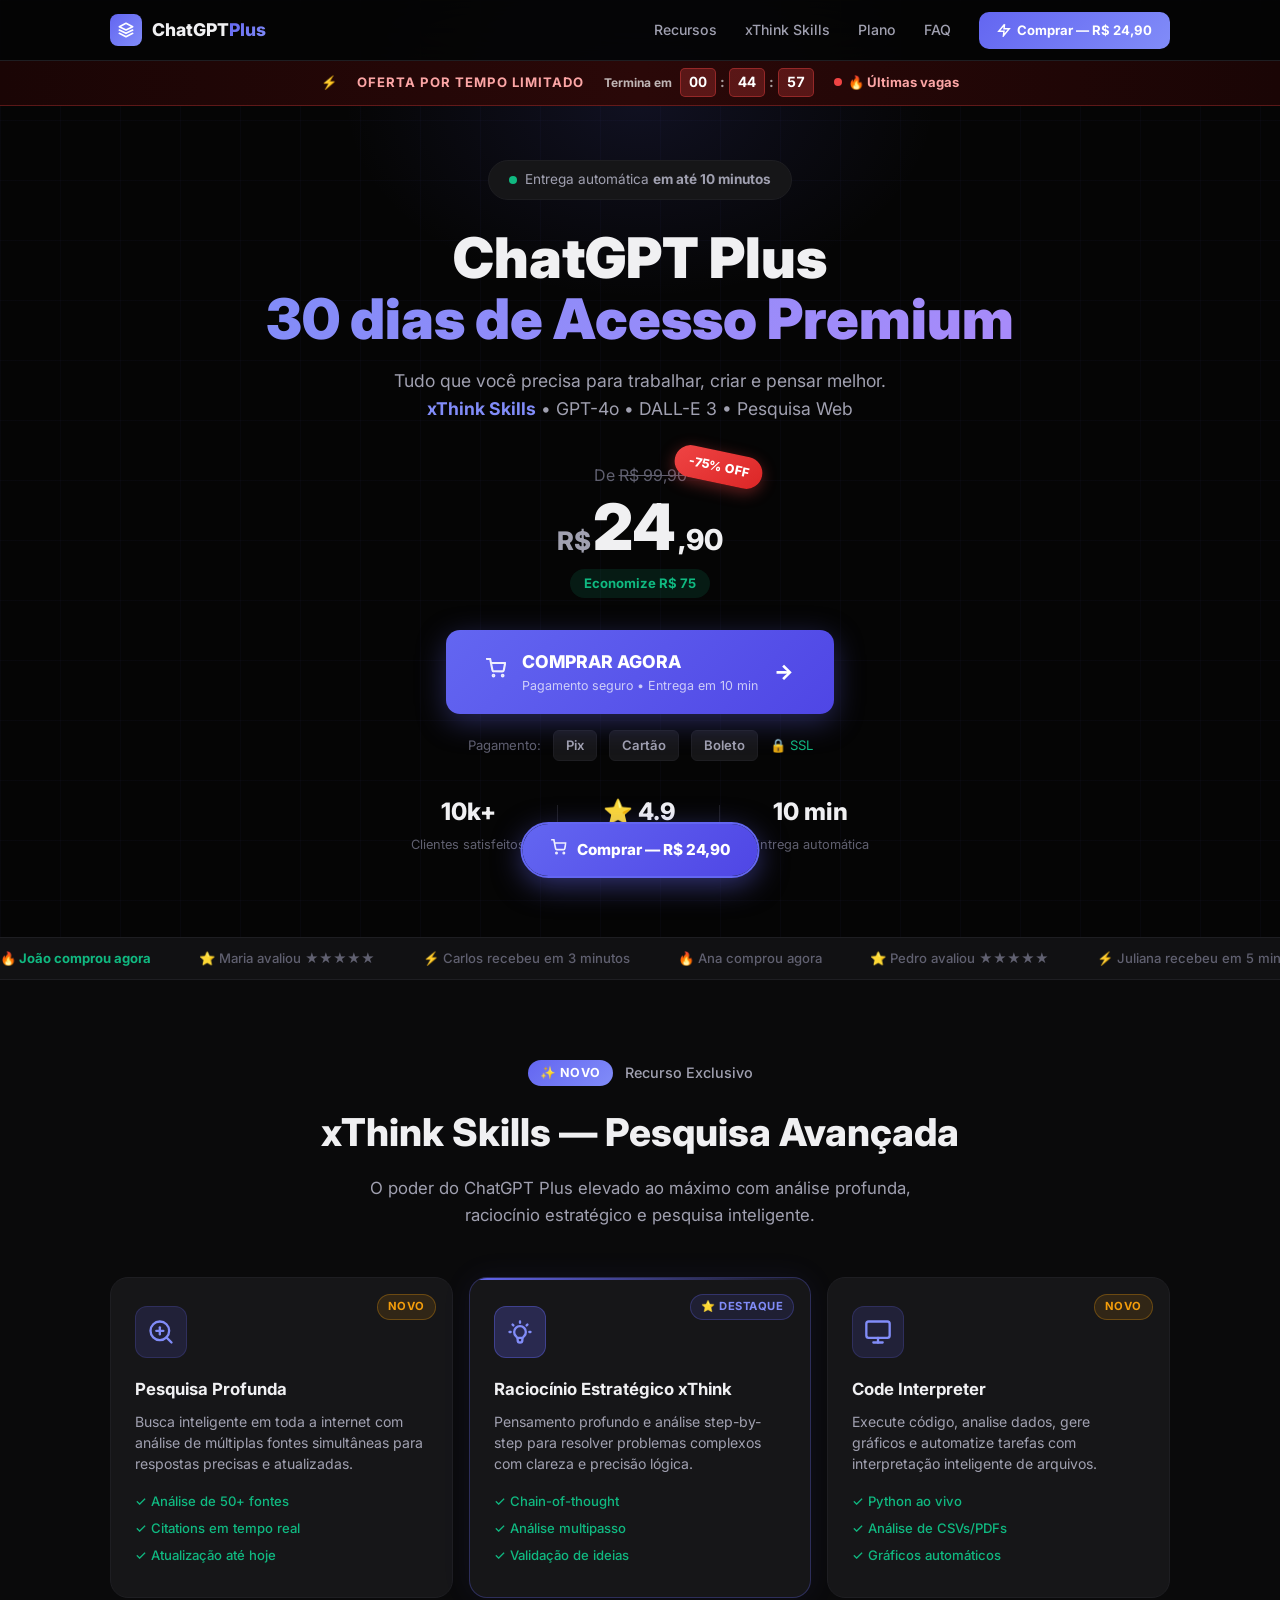
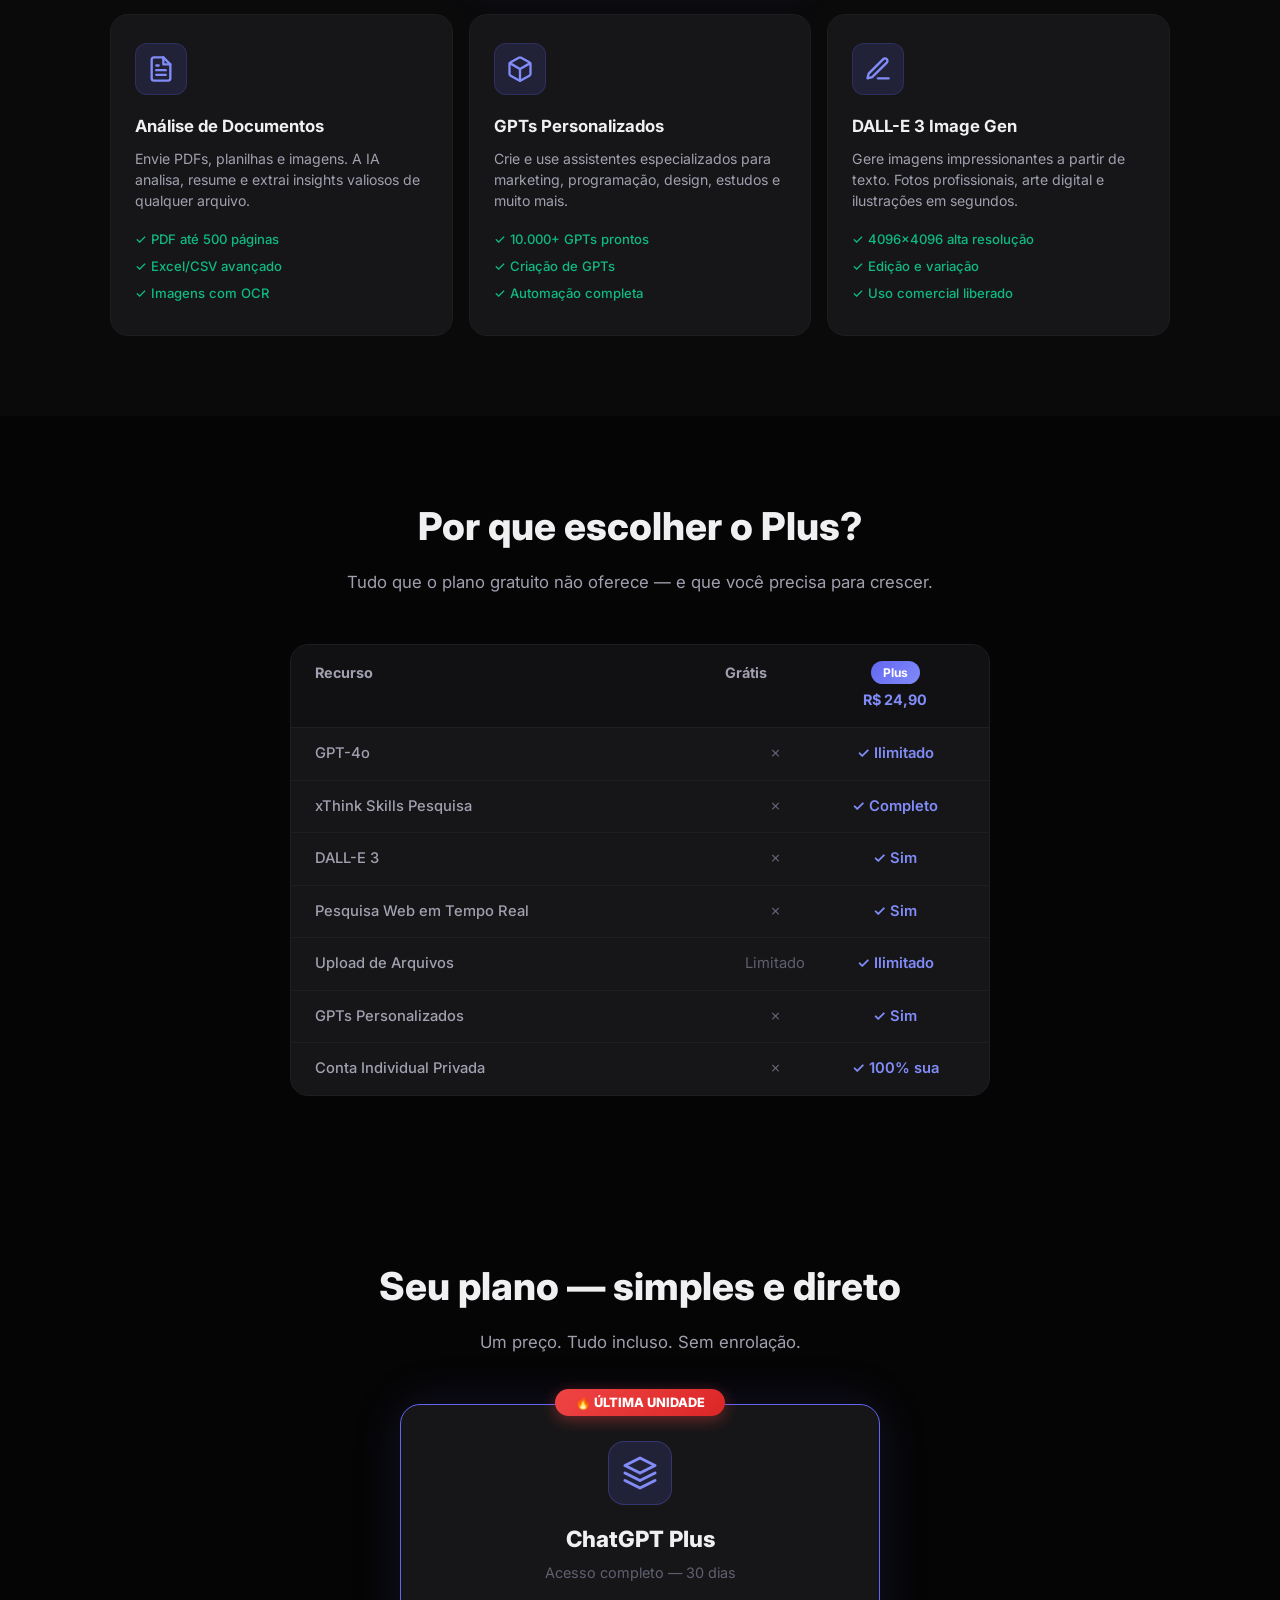
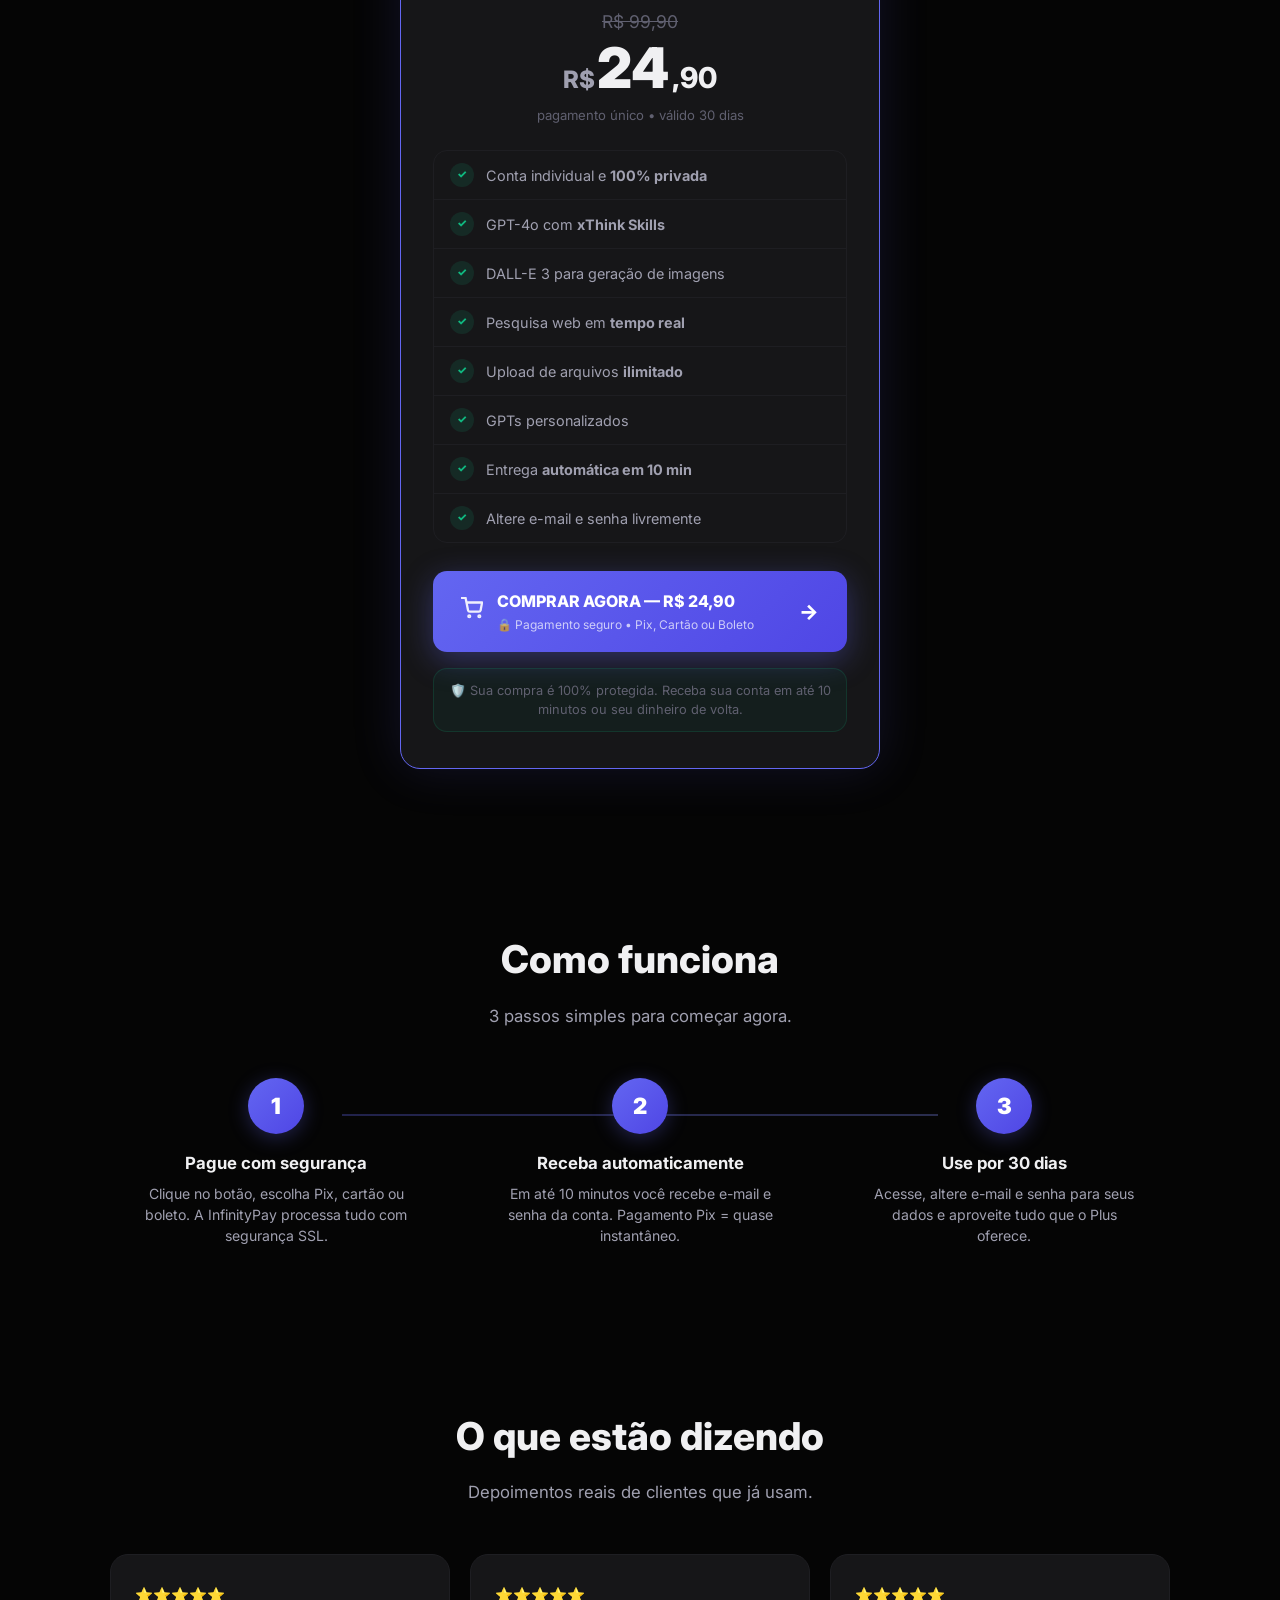
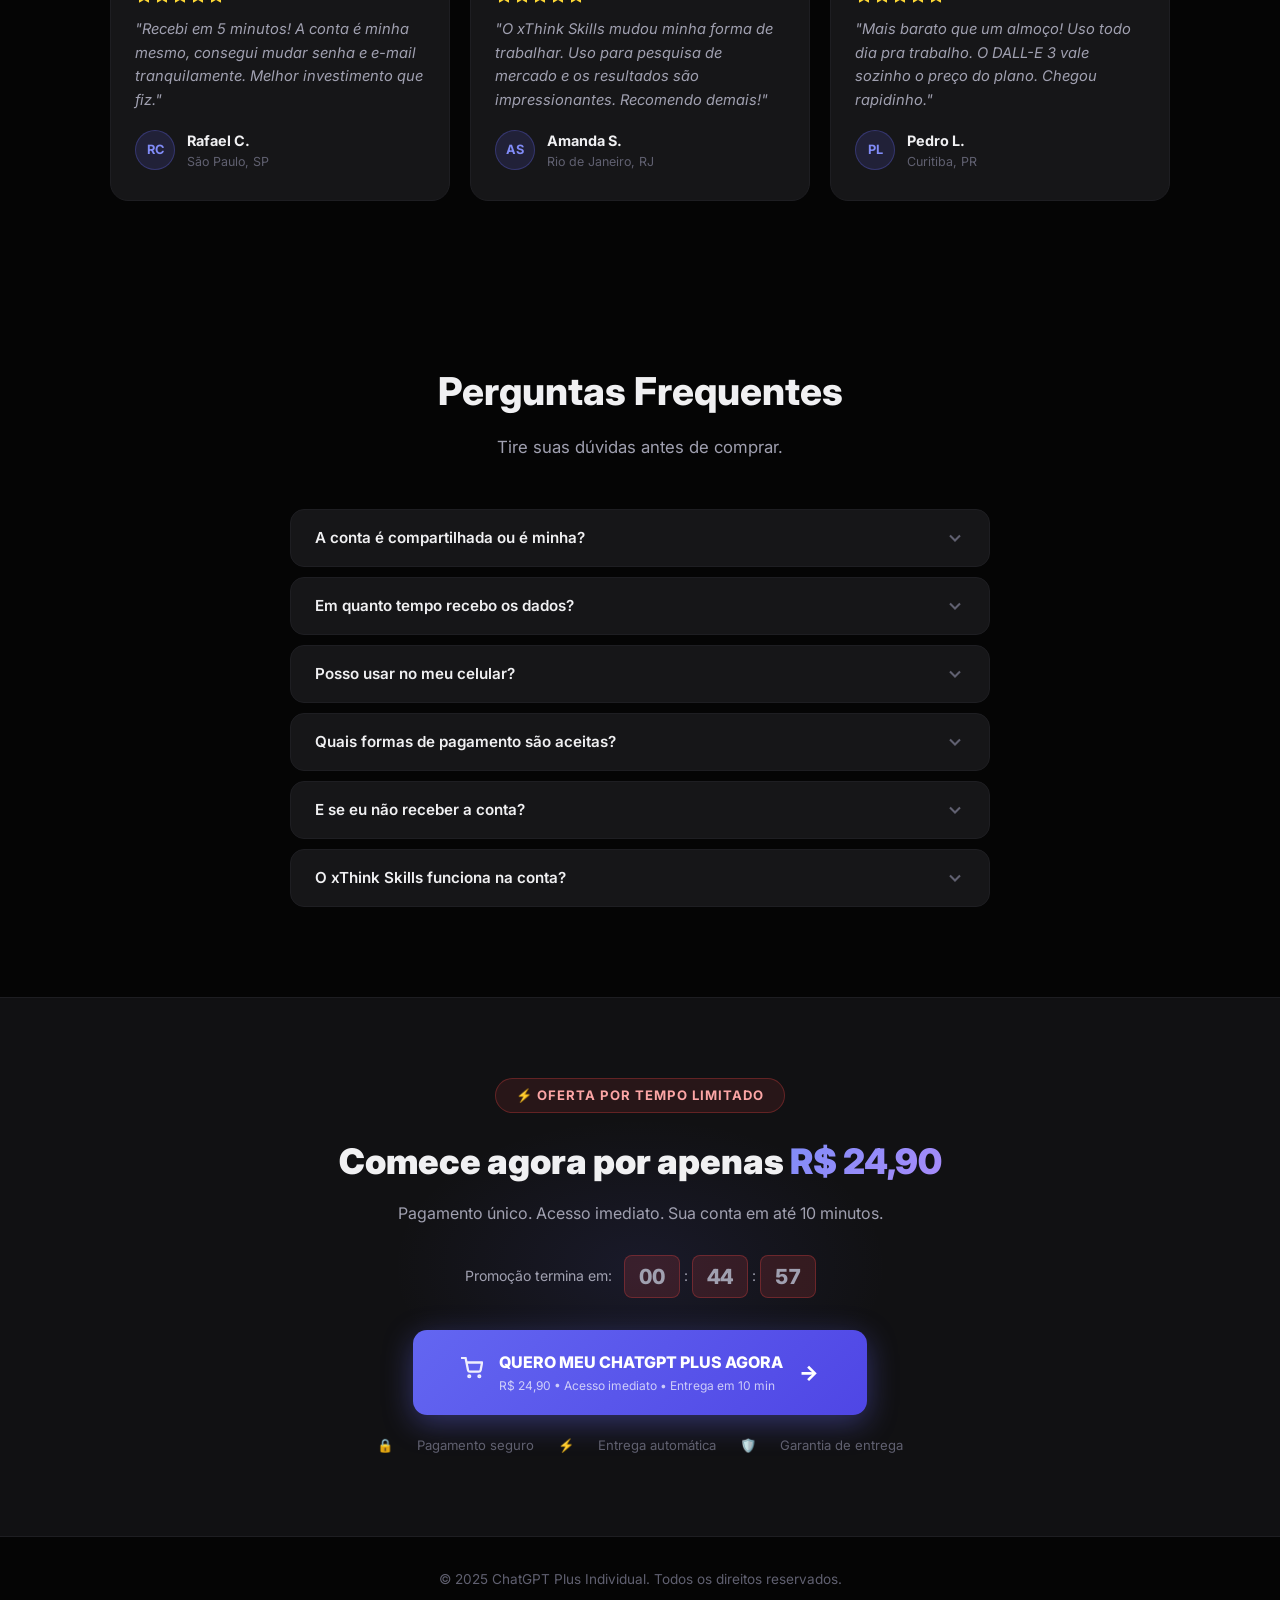
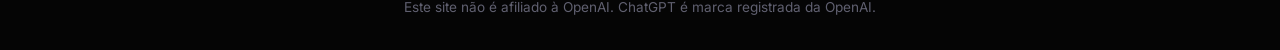
==== commit 56c352c0: "Add files via upload" ====
--- a/index.html
+++ b/index.html
@@ -3,34 +3,32 @@
 <head>
   <meta charset="UTF-8">
   <meta name="viewport" content="width=device-width, initial-scale=1.0">
-  <title>ChatGPT Plus Individual — 30 Dias | Acesso Completo</title>
-  <meta name="description" content="ChatGPT Plus Individual por 30 dias com acesso completo ao GPT-4o, DALL-E 3, pesquisa web e muito mais. Conta privada, entrega rápida.">
-  <meta name="keywords" content="ChatGPT Plus, GPT-4o, IA, inteligência artificial, conta individual">
+  <title>ChatGPT Plus — Acesso Premium 30 dias por R$ 24,90</title>
+  <meta name="description" content="ChatGPT Plus Individual por 30 dias. GPT-4o, DALL-E 3, Pesquisa Avançada xThink Skills e muito mais. Entrega em 10 min.">
+  <meta name="keywords" content="ChatGPT Plus, GPT-4o, xThink, DALL-E 3, IA, conta premium">
   <meta name="robots" content="index, follow">
 
-  <!-- Open Graph -->
-  <meta property="og:title" content="ChatGPT Plus Individual — 30 Dias">
-  <meta property="og:description" content="Acesso completo ao ChatGPT Plus com GPT-4o, DALL-E 3 e muito mais. Conta privada individual.">
+  <meta property="og:title" content="ChatGPT Plus — 30 dias por R$ 24,90">
+  <meta property="og:description" content="Acesso completo com GPT-4o, xThink Skills, DALL-E 3 e pesquisa web. Entrega em 10 min.">
   <meta property="og:type" content="website">
-  <meta property="og:url" content="https://seudominio.com">
-  <meta property="og:image" content="https://placehold.co/1200x630/111111/2563eb?text=ChatGPT+Plus">
-
-  <!-- Favicon inline -->
-  <link rel="icon" href="data:image/svg+xml,<svg xmlns='http://www.w3.org/2000/svg' viewBox='0 0 100 100'><rect width='100' height='100' rx='20' fill='%232563eb'/><text x='50' y='68' font-size='55' font-family='Arial' font-weight='bold' text-anchor='middle' fill='white'>G</text></svg>" type="image/svg+xml">
-
-  <!-- Fonts -->
+
+  <link rel="icon" href="data:image/svg+xml,<svg xmlns='http://www.w3.org/2000/svg' viewBox='0 0 100 100'><rect width='100' height='100' rx='20' fill='%236366f1'/><text x='50' y='68' font-size='55' font-family='Arial' font-weight='bold' text-anchor='middle' fill='white'>G</text></svg>" type="image/svg+xml">
+
   <link rel="preconnect" href="https://fonts.googleapis.com">
   <link rel="preconnect" href="https://fonts.gstatic.com" crossorigin>
-  <link href="https://fonts.googleapis.com/css2?family=Inter:wght@400;500;600;700;800&display=swap" rel="stylesheet">
-
-  <!-- Styles -->
+  <link href="https://fonts.googleapis.com/css2?family=Inter:wght@400;500;600;700;800;900&display=swap" rel="stylesheet">
+
   <link rel="stylesheet" href="style.css">
 </head>
 <body>
 
   <!-- Loader -->
   <div id="loader">
-    <div class="loader-spinner"></div>
+    <div class="loader-pulse">
+      <div class="lp-dot"></div>
+      <div class="lp-dot"></div>
+      <div class="lp-dot"></div>
+    </div>
   </div>
 
   <!-- Header -->
@@ -38,82 +36,236 @@
     <div class="container header-inner">
       <a href="#" class="logo">
         <div class="logo-icon">
-          <svg width="18" height="18" viewBox="0 0 24 24" fill="none" stroke="currentColor" stroke-width="2.5" stroke-linecap="round" stroke-linejoin="round"><path d="M12 2L2 7l10 5 10-5-10-5z"/><path d="M2 17l10 5 10-5"/><path d="M2 12l10 5 10-5"/></svg>
-        </div>
-        ChatGPT Plus
+          <svg width="16" height="16" viewBox="0 0 24 24" fill="none" stroke="currentColor" stroke-width="2.5" stroke-linecap="round" stroke-linejoin="round">
+            <path d="M12 2L2 7l10 5 10-5-10-5z"/>
+            <path d="M2 17l10 5 10-5"/>
+            <path d="M2 12l10 5 10-5"/>
+          </svg>
+        </div>
+        <span>ChatGPT<span class="logo-plus">Plus</span></span>
       </a>
-      <nav class="nav">
+      <nav class="nav" id="mainNav">
         <a href="#recursos" class="nav-link">Recursos</a>
+        <a href="#xthink" class="nav-link">xThink Skills</a>
         <a href="#plano" class="nav-link">Plano</a>
-        <a href="#como-funciona" class="nav-link">Como funciona</a>
         <a href="#faq" class="nav-link">FAQ</a>
-        <a href="#plano" class="btn-nav">Comprar agora</a>
+        <a href="#plano" class="btn-nav pulse-glow">
+          <svg width="14" height="14" viewBox="0 0 24 24" fill="none" stroke="currentColor" stroke-width="2.5"><polyline points="13 2 3 14 12 14 11 22 21 10 12 10 13 2"/></svg>
+          Comprar — R$ 24,90
+        </a>
       </nav>
-      <button class="menu-toggle" aria-label="Abrir menu">
-        <span></span>
-        <span></span>
-        <span></span>
+      <button class="menu-toggle" id="menuToggle" aria-label="Abrir menu">
+        <span></span><span></span><span></span>
       </button>
     </div>
   </header>
 
   <!-- Urgency Bar -->
-  <div class="urgency-bar" style="margin-top: 64px;">
-    <span>⚡ Oferta por tempo limitado</span>
-    <span class="countdown">
-      <span class="countdown-segment" id="cd-hours">00</span>:
-      <span class="countdown-segment" id="cd-minutes">00</span>:
-      <span class="countdown-segment" id="cd-seconds">00</span>
-    </span>
-    <span class="stock-badge">
-      <span class="stock-dot"></span>
-      Última unidade disponível
-    </span>
+  <div class="urgency-bar" id="urgencyBar">
+    <div class="ub-inner">
+      <span class="ub-icon">⚡</span>
+      <span class="ub-text">OFERTA POR TEMPO LIMITADO</span>
+      <div class="countdown">
+        <span class="cs-label">Termina em</span>
+        <span class="countdown-segment" id="cd-hours">00</span>
+        <span class="cs-sep">:</span>
+        <span class="countdown-segment" id="cd-minutes">00</span>
+        <span class="cs-sep">:</span>
+        <span class="countdown-segment" id="cd-seconds">00</span>
+      </div>
+      <div class="stock-indicator">
+        <span class="stock-pulse"></span>
+        <span>🔥 Últimas vagas</span>
+      </div>
+    </div>
   </div>
 
   <!-- Hero -->
   <section class="hero">
+    <div class="hero-bg-grid"></div>
+    <div class="hero-glow"></div>
     <div class="container hero-content">
+
       <div class="hero-badge">
-        <span class="dot"></span>
-        Entrega automática em até 10 minutos
-      </div>
-
-      <h1>
-        ChatGPT Plus Individual<br>
-        <span>por 30 dias</span>
+        <span class="badge-dot"></span>
+        <span>Entrega automática <strong>em até 10 minutos</strong></span>
+      </div>
+
+      <h1 class="hero-title">
+        ChatGPT Plus<br>
+        <span class="gradient-text">30 dias de Acesso Premium</span>
       </h1>
 
-      <p class="hero-desc">
-        Acesso completo a todas as funcionalidades premium do ChatGPT. Conta individual e privada, exclusivamente sua.
+      <p class="hero-sub">
+        Tudo que você precisa para trabalhar, criar e pensar melhor.<br>
+        <strong>xThink Skills</strong> • GPT-4o • DALL-E 3 • Pesquisa Web
       </p>
 
-      <div class="hero-price">
-        <span class="price-original">R$ 99,90</span>
-        <span class="price-current">R$ 39,90</span>
-        <span class="price-discount">-60%</span>
-      </div>
-
-      <div class="hero-cta-group">
-        <a href="https://infinitypay.com.br/checkout/SEU-LINK-AQUI" target="_blank" rel="noopener noreferrer" class="btn-primary" id="hero-buy">
-          <svg viewBox="0 0 24 24" fill="none" stroke="currentColor" stroke-width="2" stroke-linecap="round" stroke-linejoin="round"><circle cx="9" cy="21" r="1"/><circle cx="20" cy="21" r="1"/><path d="M1 1h4l2.68 13.39a2 2 0 0 0 2 1.61h9.72a2 2 0 0 0 2-1.61L23 6H6"/></svg>
-          Comprar agora — R$ 39,90
+      <div class="price-block reveal">
+        <div class="price-tag">
+          <span class="price-old">De <s>R$ 99,90</s></span>
+          <div class="price-main">
+            <span class="price-currency">R$</span>
+            <span class="price-value">24</span>
+            <span class="price-cents">,90</span>
+          </div>
+          <span class="price-save">Economize R$ 75</span>
+        </div>
+        <div class="price-badge-float">-75% OFF</div>
+      </div>
+
+      <div class="hero-actions reveal">
+        <a href="https://infinitypay.com.br/checkout/SEU-LINK-AQUI" target="_blank" rel="noopener" class="btn-buy" id="buyBtn">
+          <span class="btn-buy-icon">
+            <svg width="20" height="20" viewBox="0 0 24 24" fill="none" stroke="currentColor" stroke-width="2.5" stroke-linecap="round" stroke-linejoin="round"><circle cx="9" cy="21" r="1"/><circle cx="20" cy="21" r="1"/><path d="M1 1h4l2.68 13.39a2 2 0 0 0 2 1.61h9.72a2 2 0 0 0 2-1.61L23 6H6"/></svg>
+          </span>
+          <span class="btn-buy-text">
+            <span class="btn-buy-main">COMPRAR AGORA</span>
+            <span class="btn-buy-sub">Pagamento seguro • Entrega em 10 min</span>
+          </span>
+          <span class="btn-buy-arrow">→</span>
         </a>
-        <span style="font-size: 0.8rem; color: var(--gray-500);">Pagamento seguro via InfinityPay</span>
-      </div>
-
-      <div class="hero-trust">
-        <div class="trust-item">
-          <svg viewBox="0 0 24 24" fill="none" stroke="currentColor" stroke-width="2" stroke-linecap="round" stroke-linejoin="round"><path d="M12 22s8-4 8-10V5l-8-3-8 3v7c0 6 8 10 8 10z"/></svg>
-          Pagamento seguro
-        </div>
-        <div class="trust-item">
-          <svg viewBox="0 0 24 24" fill="none" stroke="currentColor" stroke-width="2" stroke-linecap="round" stroke-linejoin="round"><path d="M22 11.08V12a10 10 0 1 1-5.93-9.14"/><polyline points="22 4 12 14.01 9 11.01"/></svg>
-          Entrega em até 10 min
-        </div>
-        <div class="trust-item">
-          <svg viewBox="0 0 24 24" fill="none" stroke="currentColor" stroke-width="2" stroke-linecap="round" stroke-linejoin="round"><rect x="1" y="4" width="22" height="16" rx="2" ry="2"/><line x1="1" y1="10" x2="23" y2="10"/></svg>
-          Pix, cartão ou boleto
+
+        <div class="payment-icons">
+          <span>Pagamento:</span>
+          <span class="pi">Pix</span>
+          <span class="pi">Cartão</span>
+          <span class="pi">Boleto</span>
+          <span class="pi-secure">🔒 SSL</span>
+        </div>
+      </div>
+
+      <div class="hero-stats reveal">
+        <div class="stat-item">
+          <span class="stat-num">10k+</span>
+          <span class="stat-label">Clientes satisfeitos</span>
+        </div>
+        <div class="stat-divider"></div>
+        <div class="stat-item">
+          <span class="stat-num">⭐ 4.9</span>
+          <span class="stat-label">Avaliação média</span>
+        </div>
+        <div class="stat-divider"></div>
+        <div class="stat-item">
+          <span class="stat-num">10 min</span>
+          <span class="stat-label">Entrega automática</span>
+        </div>
+      </div>
+
+    </div>
+  </section>
+
+  <!-- Social Proof Ticker -->
+  <div class="proof-ticker">
+    <div class="proof-track">
+      <span>🔥 João comprou agora</span>
+      <span>⭐ Maria avaliou ★★★★★</span>
+      <span>⚡ Carlos recebeu em 3 minutos</span>
+      <span>🔥 Ana comprou agora</span>
+      <span>⭐ Pedro avaliou ★★★★★</span>
+      <span>⚡ Juliana recebeu em 5 minutos</span>
+      <span>🔥 Marcos comprou agora</span>
+      <span>⭐ Fernanda avaliou ★★★★★</span>
+      <span>⚡ Bruno recebeu em 4 minutos</span>
+      <span>🔥 Rafaela comprou agora</span>
+      <span>⭐ Diego avaliou ★★★★★</span>
+      <span>⚡ Camila recebeu em 2 minutos</span>
+      <span>🔥 Thiago comprou agora</span>
+      <span>⭐ Beatriz avaliou ★★★★★</span>
+      <span>⚡ Lucas recebeu em 6 minutos</span>
+    </div>
+  </div>
+
+  <!-- xThink Skills -->
+  <section class="section xthink-section" id="xthink">
+    <div class="container">
+      <div class="section-eyebrow reveal">
+        <span class="eyebrow-badge">✨ NOVO</span>
+        <span>Recurso Exclusivo</span>
+      </div>
+      <h2 class="section-title reveal">xThink Skills — Pesquisa Avançada</h2>
+      <p class="section-subtitle reveal">O poder do ChatGPT Plus elevado ao máximo com análise profunda, raciocínio estratégico e pesquisa inteligente.</p>
+
+      <div class="xthink-grid">
+        <div class="xthink-card reveal">
+          <div class="xc-icon">
+            <svg width="28" height="28" viewBox="0 0 24 24" fill="none" stroke="currentColor" stroke-width="2" stroke-linecap="round" stroke-linejoin="round"><circle cx="11" cy="11" r="8"/><path d="m21 21-4.35-4.35"/><path d="M11 8v6"/><path d="M8 11h6"/></svg>
+          </div>
+          <div class="xc-badge-new">NOVO</div>
+          <h3>Pesquisa Profunda</h3>
+          <p>Busca inteligente em toda a internet com análise de múltiplas fontes simultâneas para respostas precisas e atualizadas.</p>
+          <ul class="xc-list">
+            <li>✓ Análise de 50+ fontes</li>
+            <li>✓ Citations em tempo real</li>
+            <li>✓ Atualização até hoje</li>
+          </ul>
+        </div>
+
+        <div class="xthink-card reveal xc-featured">
+          <div class="xc-icon xc-icon-glow">
+            <svg width="28" height="28" viewBox="0 0 24 24" fill="none" stroke="currentColor" stroke-width="2" stroke-linecap="round" stroke-linejoin="round"><path d="M9.663 17h4.673M12 3v1m6.364 1.636-.707.707M21 12h-1M4 12H3m3.343-5.657-.707-.707m2.828 9.9a5 5 0 1 1 7.072 0l-.548.547A3.374 3.374 0 0 0 14 18.469V19a2 2 0 1 1-4 0v-.531c0-.895-.356-1.754-.988-2.386l-.548-.547z"/></svg>
+          </div>
+          <div class="xc-badge-pop">⭐ DESTAQUE</div>
+          <h3>Raciocínio Estratégico xThink</h3>
+          <p>Pensamento profundo e análise step-by-step para resolver problemas complexos com clareza e precisão lógica.</p>
+          <ul class="xc-list">
+            <li>✓ Chain-of-thought</li>
+            <li>✓ Análise multipasso</li>
+            <li>✓ Validação de ideias</li>
+          </ul>
+        </div>
+
+        <div class="xthink-card reveal">
+          <div class="xc-icon">
+            <svg width="28" height="28" viewBox="0 0 24 24" fill="none" stroke="currentColor" stroke-width="2" stroke-linecap="round" stroke-linejoin="round"><rect x="2" y="3" width="20" height="14" rx="2" ry="2"/><line x1="8" y1="21" x2="16" y2="21"/><line x1="12" y1="17" x2="12" y2="21"/></svg>
+          </div>
+          <div class="xc-badge-new">NOVO</div>
+          <h3>Code Interpreter</h3>
+          <p>Execute código, analise dados, gere gráficos e automatize tarefas com interpretação inteligente de arquivos.</p>
+          <ul class="xc-list">
+            <li>✓ Python ao vivo</li>
+            <li>✓ Análise de CSVs/PDFs</li>
+            <li>✓ Gráficos automáticos</li>
+          </ul>
+        </div>
+
+        <div class="xthink-card reveal">
+          <div class="xc-icon">
+            <svg width="28" height="28" viewBox="0 0 24 24" fill="none" stroke="currentColor" stroke-width="2" stroke-linecap="round" stroke-linejoin="round"><path d="M14 2H6a2 2 0 0 0-2 2v16a2 2 0 0 0 2 2h12a2 2 0 0 0 2-2V8z"/><polyline points="14 2 14 8 20 8"/><line x1="16" y1="13" x2="8" y2="13"/><line x1="16" y1="17" x2="8" y2="17"/><polyline points="10 9 9 9 8 9"/></svg>
+          </div>
+          <h3>Análise de Documentos</h3>
+          <p>Envie PDFs, planilhas e imagens. A IA analisa, resume e extrai insights valiosos de qualquer arquivo.</p>
+          <ul class="xc-list">
+            <li>✓ PDF até 500 páginas</li>
+            <li>✓ Excel/CSV avançado</li>
+            <li>✓ Imagens com OCR</li>
+          </ul>
+        </div>
+
+        <div class="xthink-card reveal">
+          <div class="xc-icon">
+            <svg width="28" height="28" viewBox="0 0 24 24" fill="none" stroke="currentColor" stroke-width="2" stroke-linecap="round" stroke-linejoin="round"><path d="M21 16V8a2 2 0 0 0-1-1.73l-7-4a2 2 0 0 0-2 0l-7 4A2 2 0 0 0 3 8v8a2 2 0 0 0 1 1.73l7 4a2 2 0 0 0 2 0l7-4A2 2 0 0 0 21 16z"/><polyline points="3.27 6.96 12 12.01 20.73 6.96"/><line x1="12" y1="22.08" x2="12" y2="12"/></svg>
+          </div>
+          <h3>GPTs Personalizados</h3>
+          <p>Crie e use assistentes especializados para marketing, programação, design, estudos e muito mais.</p>
+          <ul class="xc-list">
+            <li>✓ 10.000+ GPTs prontos</li>
+            <li>✓ Criação de GPTs</li>
+            <li>✓ Automação completa</li>
+          </ul>
+        </div>
+
+        <div class="xthink-card reveal">
+          <div class="xc-icon">
+            <svg width="28" height="28" viewBox="0 0 24 24" fill="none" stroke="currentColor" stroke-width="2" stroke-linecap="round" stroke-linejoin="round"><path d="M12 20h9"/><path d="M16.5 3.5a2.121 2.121 0 0 1 3 3L7 19l-4 1 1-4L16.5 3.5z"/></svg>
+          </div>
+          <h3>DALL-E 3 Image Gen</h3>
+          <p>Gere imagens impressionantes a partir de texto. Fotos profissionais, arte digital e ilustrações em segundos.</p>
+          <ul class="xc-list">
+            <li>✓ 4096x4096 alta resolução</li>
+            <li>✓ Edição e variação</li>
+            <li>✓ Uso comercial liberado</li>
+          </ul>
         </div>
       </div>
     </div>
@@ -122,44 +274,52 @@
   <!-- Features -->
   <section class="section" id="recursos">
     <div class="container">
-      <h2 class="section-title reveal">Tudo que o ChatGPT Plus oferece</h2>
-      <p class="section-subtitle reveal reveal-delay-1">Acesso ilimitado às melhores ferramentas de inteligência artificial do mercado.</p>
-
-      <div class="features-grid">
-        <div class="feature-card reveal reveal-delay-1">
-          <div class="feature-icon">🔒</div>
-          <h3>Conta Individual e Privada</h3>
-          <p>A conta é exclusivamente sua. Você pode alterar e-mail, senha e personalizar como quiser.</p>
-        </div>
-
-        <div class="feature-card reveal reveal-delay-2">
-          <div class="feature-icon">⚡</div>
-          <h3>GPT-4o Completo</h3>
-          <p>Acesso ao modelo mais avançado da OpenAI com respostas mais rápidas e inteligentes.</p>
-        </div>
-
-        <div class="feature-card reveal reveal-delay-3">
-          <div class="feature-icon">🎨</div>
-          <h3>DALL-E 3</h3>
-          <p>Gere imagens incríveis com o melhor gerador de imagens por inteligência artificial.</p>
-        </div>
-
-        <div class="feature-card reveal reveal-delay-4">
-          <div class="feature-icon">🌐</div>
-          <h3>Pesquisa na Web</h3>
-          <p>O ChatGPT pesquisa informações atualizadas na internet para respostas precisas.</p>
-        </div>
-
-        <div class="feature-card reveal reveal-delay-5">
-          <div class="feature-icon">📄</div>
-          <h3>Análise de Arquivos</h3>
-          <p>Envie PDFs, planilhas, imagens e documentos para análise avançada pela IA.</p>
-        </div>
-
-        <div class="feature-card reveal reveal-delay-6">
-          <div class="feature-icon">🤖</div>
-          <h3>GPTs Personalizados</h3>
-          <p>Acesse e crie GPTs customizados para tarefas específicas do seu dia a dia.</p>
+      <h2 class="section-title reveal">Por que escolher o Plus?</h2>
+      <p class="section-subtitle reveal">Tudo que o plano gratuito não oferece — e que você precisa para crescer.</p>
+
+      <div class="compare-table reveal">
+        <div class="ct-header">
+          <div class="ct-feature-col">Recurso</div>
+          <div class="ct-free-col">Grátis</div>
+          <div class="ct-plus-col highlight-col">
+            <span class="ct-badge">Plus</span>
+            R$ 24,90
+          </div>
+        </div>
+        <div class="ct-row">
+          <span class="ct-feat">GPT-4o</span>
+          <span class="ct-free">✗</span>
+          <span class="ct-plus highlight-col">✓ Ilimitado</span>
+        </div>
+        <div class="ct-row">
+          <span class="ct-feat">xThink Skills Pesquisa</span>
+          <span class="ct-free">✗</span>
+          <span class="ct-plus highlight-col">✓ Completo</span>
+        </div>
+        <div class="ct-row">
+          <span class="ct-feat">DALL-E 3</span>
+          <span class="ct-free">✗</span>
+          <span class="ct-plus highlight-col">✓ Sim</span>
+        </div>
+        <div class="ct-row">
+          <span class="ct-feat">Pesquisa Web em Tempo Real</span>
+          <span class="ct-free">✗</span>
+          <span class="ct-plus highlight-col">✓ Sim</span>
+        </div>
+        <div class="ct-row">
+          <span class="ct-feat">Upload de Arquivos</span>
+          <span class="ct-free">Limitado</span>
+          <span class="ct-plus highlight-col">✓ Ilimitado</span>
+        </div>
+        <div class="ct-row">
+          <span class="ct-feat">GPTs Personalizados</span>
+          <span class="ct-free">✗</span>
+          <span class="ct-plus highlight-col">✓ Sim</span>
+        </div>
+        <div class="ct-row">
+          <span class="ct-feat">Conta Individual Privada</span>
+          <span class="ct-free">✗</span>
+          <span class="ct-plus highlight-col">✓ 100% sua</span>
         </div>
       </div>
     </div>
@@ -168,59 +328,85 @@
   <!-- Plan -->
   <section class="plan-section" id="plano">
     <div class="container">
-      <h2 class="section-title reveal">Plano Individual</h2>
-      <p class="section-subtitle reveal reveal-delay-1">Um único plano, sem surpresas. Tudo incluso.</p>
-
-      <div class="plan-card reveal reveal-delay-2">
-        <div class="plan-popular">Última unidade</div>
-        <div class="plan-name">ChatGPT Plus</div>
-        <div class="plan-desc">Individual — 30 dias de acesso completo</div>
-
-        <div class="plan-price-row">
-          <span class="plan-price-original">R$ 99,90</span>
-          <span class="plan-price">R$ 39,90</span>
-        </div>
-        <div class="plan-period">pagamento único · válido por 30 dias</div>
-
-        <div class="plan-features">
-          <div class="plan-feature">
-            <svg viewBox="0 0 24 24" fill="none" stroke="currentColor" stroke-width="2.5" stroke-linecap="round" stroke-linejoin="round"><polyline points="20 6 9 17 4 12"/></svg>
-            Conta individual e privada
-          </div>
-          <div class="plan-feature">
-            <svg viewBox="0 0 24 24" fill="none" stroke="currentColor" stroke-width="2.5" stroke-linecap="round" stroke-linejoin="round"><polyline points="20 6 9 17 4 12"/></svg>
-            Acesso ao GPT-4o sem limites
-          </div>
-          <div class="plan-feature">
-            <svg viewBox="0 0 24 24" fill="none" stroke="currentColor" stroke-width="2.5" stroke-linecap="round" stroke-linejoin="round"><polyline points="20 6 9 17 4 12"/></svg>
-            DALL-E 3 para geração de imagens
-          </div>
-          <div class="plan-feature">
-            <svg viewBox="0 0 24 24" fill="none" stroke="currentColor" stroke-width="2.5" stroke-linecap="round" stroke-linejoin="round"><polyline points="20 6 9 17 4 12"/></svg>
-            Pesquisa na web em tempo real
-          </div>
-          <div class="plan-feature">
-            <svg viewBox="0 0 24 24" fill="none" stroke="currentColor" stroke-width="2.5" stroke-linecap="round" stroke-linejoin="round"><polyline points="20 6 9 17 4 12"/></svg>
-            Upload e análise de arquivos
-          </div>
-          <div class="plan-feature">
-            <svg viewBox="0 0 24 24" fill="none" stroke="currentColor" stroke-width="2.5" stroke-linecap="round" stroke-linejoin="round"><polyline points="20 6 9 17 4 12"/></svg>
-            Acesso a GPTs personalizados
-          </div>
-          <div class="plan-feature">
-            <svg viewBox="0 0 24 24" fill="none" stroke="currentColor" stroke-width="2.5" stroke-linecap="round" stroke-linejoin="round"><polyline points="20 6 9 17 4 12"/></svg>
-            Entrega em até 10 minutos
-          </div>
-          <div class="plan-feature">
-            <svg viewBox="0 0 24 24" fill="none" stroke="currentColor" stroke-width="2.5" stroke-linecap="round" stroke-linejoin="round"><polyline points="20 6 9 17 4 12"/></svg>
-            Altere e-mail e senha livremente
-          </div>
-        </div>
-
-        <a href="https://infinitypay.com.br/checkout/SEU-LINK-AQUI" target="_blank" rel="noopener noreferrer" class="btn-primary btn-plan">
-          <svg viewBox="0 0 24 24" fill="none" stroke="currentColor" stroke-width="2" stroke-linecap="round" stroke-linejoin="round"><circle cx="9" cy="21" r="1"/><circle cx="20" cy="21" r="1"/><path d="M1 1h4l2.68 13.39a2 2 0 0 0 2 1.61h9.72a2 2 0 0 0 2-1.61L23 6H6"/></svg>
-          Comprar agora — R$ 39,90
+      <h2 class="section-title reveal">Seu plano — simples e direto</h2>
+      <p class="section-subtitle reveal">Um preço. Tudo incluso. Sem enrolação.</p>
+
+      <div class="plan-card reveal">
+        <div class="plan-floating">
+          <span class="pf-tag">🔥 ÚLTIMA UNIDADE</span>
+        </div>
+
+        <div class="plan-header">
+          <div class="plan-icon-big">
+            <svg width="36" height="36" viewBox="0 0 24 24" fill="none" stroke="currentColor" stroke-width="2" stroke-linecap="round" stroke-linejoin="round">
+              <path d="M12 2L2 7l10 5 10-5-10-5z"/>
+              <path d="M2 17l10 5 10-5"/>
+              <path d="M2 12l10 5 10-5"/>
+            </svg>
+          </div>
+          <h3 class="plan-title">ChatGPT Plus</h3>
+          <p class="plan-subtitle">Acesso completo — 30 dias</p>
+        </div>
+
+        <div class="plan-price-area">
+          <div class="plan-old-price"><s>R$ 99,90</s></div>
+          <div class="plan-price-big">
+            <span class="currency">R$</span>
+            <span class="price-num">24</span>
+            <span class="price-dec">,90</span>
+          </div>
+          <div class="plan-period">pagamento único • válido 30 dias</div>
+        </div>
+
+        <div class="plan-checklist">
+          <div class="pc-item">
+            <span class="pc-icon">✓</span>
+            <span>Conta individual e <strong>100% privada</strong></span>
+          </div>
+          <div class="pc-item">
+            <span class="pc-icon">✓</span>
+            <span>GPT-4o com <strong>xThink Skills</strong></span>
+          </div>
+          <div class="pc-item">
+            <span class="pc-icon">✓</span>
+            <span>DALL-E 3 para geração de imagens</span>
+          </div>
+          <div class="pc-item">
+            <span class="pc-icon">✓</span>
+            <span>Pesquisa web em <strong>tempo real</strong></span>
+          </div>
+          <div class="pc-item">
+            <span class="pc-icon">✓</span>
+            <span>Upload de arquivos <strong>ilimitado</strong></span>
+          </div>
+          <div class="pc-item">
+            <span class="pc-icon">✓</span>
+            <span>GPTs personalizados</span>
+          </div>
+          <div class="pc-item">
+            <span class="pc-icon">✓</span>
+            <span>Entrega <strong>automática em 10 min</strong></span>
+          </div>
+          <div class="pc-item">
+            <span class="pc-icon">✓</span>
+            <span>Altere e-mail e senha livremente</span>
+          </div>
+        </div>
+
+        <a href="https://infinitypay.com.br/checkout/SEU-LINK-AQUI" target="_blank" rel="noopener" class="btn-buy-full" id="planBuyBtn">
+          <span class="btnbf-icon">
+            <svg width="22" height="22" viewBox="0 0 24 24" fill="none" stroke="currentColor" stroke-width="2.5" stroke-linecap="round" stroke-linejoin="round"><circle cx="9" cy="21" r="1"/><circle cx="20" cy="21" r="1"/><path d="M1 1h4l2.68 13.39a2 2 0 0 0 2 1.61h9.72a2 2 0 0 0 2-1.61L23 6H6"/></svg>
+          </span>
+          <span class="btnbf-text">
+            <span class="btnbf-main">COMPRAR AGORA — R$ 24,90</span>
+            <span class="btnbf-sub">🔒 Pagamento seguro • Pix, Cartão ou Boleto</span>
+          </span>
+          <span class="btnbf-arrow">→</span>
         </a>
+
+        <div class="plan-guarantee">
+          <span>🛡️</span> Sua compra é 100% protegida. Receba sua conta em até 10 minutos ou seu dinheiro de volta.
+        </div>
       </div>
     </div>
   </section>
@@ -229,53 +415,85 @@
   <section class="section" id="como-funciona">
     <div class="container">
       <h2 class="section-title reveal">Como funciona</h2>
-      <p class="section-subtitle reveal reveal-delay-1">Simples, rápido e sem complicações.</p>
+      <p class="section-subtitle reveal">3 passos simples para começar agora.</p>
 
       <div class="steps-grid">
-        <div class="step-card reveal reveal-delay-1">
-          <div class="step-number">1</div>
-          <h3>Faça o pagamento</h3>
-          <p>Clique em "Comprar agora" e pague com Pix, cartão de crédito ou boleto via InfinityPay.</p>
-        </div>
-
-        <div class="step-card reveal reveal-delay-2">
-          <div class="step-number">2</div>
-          <h3>Receba os dados</h3>
-          <p>Em até 10 minutos após a confirmação, você recebe o e-mail e senha de acesso da conta.</p>
-        </div>
-
-        <div class="step-card reveal reveal-delay-3">
-          <div class="step-number">3</div>
-          <h3>Altere e aproveite</h3>
-          <p>Acesse o ChatGPT, altere o e-mail e a senha para os seus dados pessoais e use por 30 dias.</p>
-        </div>
-      </div>
-    </div>
-  </section>
-
-  <!-- Security -->
+        <div class="step-card reveal">
+          <div class="step-icon-wrap">
+            <span class="step-num-big">1</span>
+            <div class="step-connector"></div>
+          </div>
+          <div class="step-body">
+            <h3>Pague com segurança</h3>
+            <p>Clique no botão, escolha Pix, cartão ou boleto. A InfinityPay processa tudo com segurança SSL.</p>
+          </div>
+        </div>
+
+        <div class="step-card reveal">
+          <div class="step-icon-wrap">
+            <span class="step-num-big">2</span>
+            <div class="step-connector"></div>
+          </div>
+          <div class="step-body">
+            <h3>Receba automaticamente</h3>
+            <p>Em até 10 minutos você recebe e-mail e senha da conta. Pagamento Pix = quase instantâneo.</p>
+          </div>
+        </div>
+
+        <div class="step-card reveal">
+          <div class="step-icon-wrap">
+            <span class="step-num-big">3</span>
+          </div>
+          <div class="step-body">
+            <h3>Use por 30 dias</h3>
+            <p>Acesse, altere e-mail e senha para seus dados e aproveite tudo que o Plus oferece.</p>
+          </div>
+        </div>
+      </div>
+    </div>
+  </section>
+
+  <!-- Testimonials -->
   <section class="section">
     <div class="container">
-      <h2 class="section-title reveal">Segurança e confiança</h2>
-      <p class="section-subtitle reveal reveal-delay-1">Sua compra é protegida do início ao fim.</p>
-
-      <div class="security-grid">
-        <div class="security-card reveal reveal-delay-1">
-          <div class="security-icon">🔐</div>
-          <h4>Pagamento Criptografado</h4>
-          <p>Checkout seguro via InfinityPay com certificado SSL.</p>
-        </div>
-
-        <div class="security-card reveal reveal-delay-2">
-          <div class="security-icon">⚡</div>
-          <h4>Entrega Automática</h4>
-          <p>Dados de acesso enviados automaticamente após confirmação.</p>
-        </div>
-
-        <div class="security-card reveal reveal-delay-3">
-          <div class="security-icon">👤</div>
-          <h4>Conta 100% Sua</h4>
-          <p>Altere e-mail e senha. Ninguém mais tem acesso.</p>
+      <h2 class="section-title reveal">O que estão dizendo</h2>
+      <p class="section-subtitle reveal">Depoimentos reais de clientes que já usam.</p>
+
+      <div class="testimonials-grid reveal">
+        <div class="testimonial-card">
+          <div class="tc-stars">⭐⭐⭐⭐⭐</div>
+          <p class="tc-text">"Recebi em 5 minutos! A conta é minha mesmo, consegui mudar senha e e-mail tranquilamente. Melhor investimento que fiz."</p>
+          <div class="tc-author">
+            <div class="tc-avatar">RC</div>
+            <div>
+              <div class="tc-name">Rafael C.</div>
+              <div class="tc-location">São Paulo, SP</div>
+            </div>
+          </div>
+        </div>
+
+        <div class="testimonial-card">
+          <div class="tc-stars">⭐⭐⭐⭐⭐</div>
+          <p class="tc-text">"O xThink Skills mudou minha forma de trabalhar. Uso para pesquisa de mercado e os resultados são impressionantes. Recomendo demais!"</p>
+          <div class="tc-author">
+            <div class="tc-avatar">AS</div>
+            <div>
+              <div class="tc-name">Amanda S.</div>
+              <div class="tc-location">Rio de Janeiro, RJ</div>
+            </div>
+          </div>
+        </div>
+
+        <div class="testimonial-card">
+          <div class="tc-stars">⭐⭐⭐⭐⭐</div>
+          <p class="tc-text">"Mais barato que um almoço! Uso todo dia pra trabalho. O DALL-E 3 vale sozinho o preço do plano. Chegou rapidinho."</p>
+          <div class="tc-author">
+            <div class="tc-avatar">PL</div>
+            <div>
+              <div class="tc-name">Pedro L.</div>
+              <div class="tc-location">Curitiba, PR</div>
+            </div>
+          </div>
         </div>
       </div>
     </div>
@@ -284,83 +502,144 @@
   <!-- FAQ -->
   <section class="section" id="faq">
     <div class="container">
-      <h2 class="section-title reveal">Perguntas frequentes</h2>
-      <p class="section-subtitle reveal reveal-delay-1">Tire suas dúvidas antes de comprar.</p>
+      <h2 class="section-title reveal">Perguntas Frequentes</h2>
+      <p class="section-subtitle reveal">Tire suas dúvidas antes de comprar.</p>
 
       <div class="faq-list">
-        <div class="faq-item reveal reveal-delay-1">
-          <button class="faq-question">
-            A conta é compartilhada com outras pessoas?
-            <svg class="faq-icon" viewBox="0 0 24 24" fill="none" stroke="currentColor" stroke-width="2" stroke-linecap="round" stroke-linejoin="round"><polyline points="6 9 12 15 18 9"/></svg>
+        <div class="faq-item reveal">
+          <button class="faq-q">
+            <span>A conta é compartilhada ou é minha?</span>
+            <svg class="faq-arrow" viewBox="0 0 24 24" fill="none" stroke="currentColor" stroke-width="2.5"><path d="M6 9l6 6 6-6"/></svg>
           </button>
-          <div class="faq-answer">
-            <div class="faq-answer-inner">
-              Não. A conta é individual e privada. Somente você terá acesso. Você pode alterar o e-mail e a senha para os seus dados pessoais assim que receber.
-            </div>
-          </div>
-        </div>
-
-        <div class="faq-item reveal reveal-delay-2">
-          <button class="faq-question">
-            Em quanto tempo recebo os dados de acesso?
-            <svg class="faq-icon" viewBox="0 0 24 24" fill="none" stroke="currentColor" stroke-width="2" stroke-linecap="round" stroke-linejoin="round"><polyline points="6 9 12 15 18 9"/></svg>
+          <div class="faq-a">
+            <div class="faq-a-inner">
+              <strong>100% sua!</strong> A conta é individual e privada. Você pode alterar e-mail e senha para seus dados pessoais assim que receber. Ninguém mais terá acesso.
+            </div>
+          </div>
+        </div>
+
+        <div class="faq-item reveal">
+          <button class="faq-q">
+            <span>Em quanto tempo recebo os dados?</span>
+            <svg class="faq-arrow" viewBox="0 0 24 24" fill="none" stroke="currentColor" stroke-width="2.5"><path d="M6 9l6 6 6-6"/></svg>
           </button>
-          <div class="faq-answer">
-            <div class="faq-answer-inner">
-              A entrega é feita em até 10 minutos após a confirmação do pagamento. Para pagamentos via Pix costuma ser instantâneo. Cartão de crédito pode levar alguns minutos.
-            </div>
-          </div>
-        </div>
-
-        <div class="faq-item reveal reveal-delay-3">
-          <button class="faq-question">
-            Posso alterar a senha e o e-mail da conta?
-            <svg class="faq-icon" viewBox="0 0 24 24" fill="none" stroke="currentColor" stroke-width="2" stroke-linecap="round" stroke-linejoin="round"><polyline points="6 9 12 15 18 9"/></svg>
+          <div class="faq-a">
+            <div class="faq-a-inner">
+              A entrega é <strong>automática em até 10 minutos</strong> após a confirmação do pagamento. Pagamento via Pix costuma ser instantâneo. Cartão pode levar alguns minutos.
+            </div>
+          </div>
+        </div>
+
+        <div class="faq-item reveal">
+          <button class="faq-q">
+            <span>Posso usar no meu celular?</span>
+            <svg class="faq-arrow" viewBox="0 0 24 24" fill="none" stroke="currentColor" stroke-width="2.5"><path d="M6 9l6 6 6-6"/></svg>
           </button>
-          <div class="faq-answer">
-            <div class="faq-answer-inner">
-              Sim! Assim que receber os dados de acesso, recomendamos que altere imediatamente o e-mail e a senha para garantir que a conta fique totalmente sua.
-            </div>
-          </div>
-        </div>
-
-        <div class="faq-item reveal reveal-delay-4">
-          <button class="faq-question">
-            Quais formas de pagamento são aceitas?
-            <svg class="faq-icon" viewBox="0 0 24 24" fill="none" stroke="currentColor" stroke-width="2" stroke-linecap="round" stroke-linejoin="round"><polyline points="6 9 12 15 18 9"/></svg>
+          <div class="faq-a">
+            <div class="faq-a-inner">
+              Sim! Funciona no celular, tablet e computador. Você pode acessar pelo app do ChatGPT ou pelo site em qualquer dispositivo.
+            </div>
+          </div>
+        </div>
+
+        <div class="faq-item reveal">
+          <button class="faq-q">
+            <span>Quais formas de pagamento são aceitas?</span>
+            <svg class="faq-arrow" viewBox="0 0 24 24" fill="none" stroke="currentColor" stroke-width="2.5"><path d="M6 9l6 6 6-6"/></svg>
           </button>
-          <div class="faq-answer">
-            <div class="faq-answer-inner">
-              Aceitamos Pix, cartão de crédito (todas as bandeiras) e boleto bancário. O pagamento é processado de forma segura pela InfinityPay.
-            </div>
-          </div>
-        </div>
-      </div>
-    </div>
-  </section>
-
-  <!-- CTA -->
-  <section class="cta-section">
-    <div class="container">
-      <div class="cta-box reveal">
-        <h2>Garanta seu acesso agora</h2>
-        <p>Apenas 1 unidade disponível. Não perca a oportunidade de usar o ChatGPT Plus por um preço imperdível.</p>
-        <a href="https://infinitypay.com.br/checkout/SEU-LINK-AQUI" target="_blank" rel="noopener noreferrer" class="btn-primary">
-          <svg viewBox="0 0 24 24" fill="none" stroke="currentColor" stroke-width="2" stroke-linecap="round" stroke-linejoin="round"><circle cx="9" cy="21" r="1"/><circle cx="20" cy="21" r="1"/><path d="M1 1h4l2.68 13.39a2 2 0 0 0 2 1.61h9.72a2 2 0 0 0 2-1.61L23 6H6"/></svg>
-          Comprar agora — R$ 39,90
+          <div class="faq-a">
+            <div class="faq-a-inner">
+              Aceitamos <strong>Pix, cartão de crédito</strong> (todas as bandeiras) e <strong>boleto bancário</strong>. O checkout é seguro via InfinityPay com certificação SSL.
+            </div>
+          </div>
+        </div>
+
+        <div class="faq-item reveal">
+          <button class="faq-q">
+            <span>E se eu não receber a conta?</span>
+            <svg class="faq-arrow" viewBox="0 0 24 24" fill="none" stroke="currentColor" stroke-width="2.5"><path d="M6 9l6 6 6-6"/></svg>
+          </button>
+          <div class="faq-a">
+            <div class="faq-a-inner">
+              Caso não receba em até 10 minutos, basta entrar em contato. Sua compra é protegida e garantimos a entrega ou reembolso total.
+            </div>
+          </div>
+        </div>
+
+        <div class="faq-item reveal">
+          <button class="faq-q">
+            <span>O xThink Skills funciona na conta?</span>
+            <svg class="faq-arrow" viewBox="0 0 24 24" fill="none" stroke="currentColor" stroke-width="2.5"><path d="M6 9l6 6 6-6"/></svg>
+          </button>
+          <div class="faq-a">
+            <div class="faq-a-inner">
+              Sim! A conta Plus dá acesso completo a todos os recursos avançados incluindo pesquisa profunda, raciocínio estratégico xThink e todas as ferramentas premium.
+            </div>
+          </div>
+        </div>
+      </div>
+    </div>
+  </section>
+
+  <!-- Final CTA -->
+  <section class="final-cta">
+    <div class="final-cta-glow"></div>
+    <div class="container">
+      <div class="fcta-inner reveal">
+        <div class="fcta-badge">⚡ OFERTA POR TEMPO LIMITADO</div>
+        <h2 class="fcta-title">Comece agora por apenas <span class="fcta-price">R$ 24,90</span></h2>
+        <p class="fcta-sub">Pagamento único. Acesso imediato. Sua conta em até 10 minutos.</p>
+
+        <div class="fcta-countdown">
+          <span>Promoção termina em:</span>
+          <div class="countdown countdown-big">
+            <span class="countdown-segment" id="fcd-hours">00</span>
+            <span>:</span>
+            <span class="countdown-segment" id="fcd-minutes">00</span>
+            <span>:</span>
+            <span class="countdown-segment" id="fcd-seconds">00</span>
+          </div>
+        </div>
+
+        <a href="https://infinitypay.com.br/checkout/SEU-LINK-AQUI" target="_blank" rel="noopener" class="btn-buy-final">
+          <span class="btnbf-icon">
+            <svg width="22" height="22" viewBox="0 0 24 24" fill="none" stroke="currentColor" stroke-width="2.5" stroke-linecap="round" stroke-linejoin="round"><circle cx="9" cy="21" r="1"/><circle cx="20" cy="21" r="1"/><path d="M1 1h4l2.68 13.39a2 2 0 0 0 2 1.61h9.72a2 2 0 0 0 2-1.61L23 6H6"/></svg>
+          </span>
+          <span class="btnbf-text">
+            <span class="btnbf-main">QUERO MEU CHATGPT PLUS AGORA</span>
+            <span class="btnbf-sub">R$ 24,90 • Acesso imediato • Entrega em 10 min</span>
+          </span>
+          <span class="btnbf-arrow">→</span>
         </a>
-      </div>
-    </div>
-  </section>
+
+        <div class="fcta-trust">
+          <span>🔒</span> Pagamento seguro
+          <span>⚡</span> Entrega automática
+          <span>🛡️</span> Garantia de entrega
+        </div>
+      </div>
+    </div>
+  </section>
+
+  <!-- Floating CTA -->
+  <div class="floating-cta" id="floatingCta">
+    <a href="https://infinitypay.com.br/checkout/SEU-LINK-AQUI" target="_blank" rel="noopener" class="fcta-btn">
+      <span class="fcta-btn-icon">
+        <svg width="16" height="16" viewBox="0 0 24 24" fill="none" stroke="currentColor" stroke-width="2.5"><circle cx="9" cy="21" r="1"/><circle cx="20" cy="21" r="1"/><path d="M1 1h4l2.68 13.39a2 2 0 0 0 2 1.61h9.72a2 2 0 0 0 2-1.61L23 6H6"/></svg>
+      </span>
+      <span class="fcta-btn-text">Comprar — R$ 24,90</span>
+      <span class="fcta-btn-pulse"></span>
+    </a>
+  </div>
 
   <!-- Footer -->
   <footer class="footer">
     <div class="container">
       <p>&copy; 2025 ChatGPT Plus Individual. Todos os direitos reservados.</p>
-      <p style="margin-top: 6px; font-size: 0.78rem; color: var(--gray-700);">Este site não é afiliado à OpenAI. Marca registrada pertence à OpenAI.</p>
+      <p class="footer-disclaimer">Este site não é afiliado à OpenAI. ChatGPT é marca registrada da OpenAI.</p>
     </div>
   </footer>
 
   <script src="script.js"></script>
 </body>
-</html>
+</html>
--- a/style.css
+++ b/style.css
@@ -1,170 +1,116 @@
 /* ============================================
-   ChatGPT Plus — Landing Page Styles
+   ChatGPT Plus — Estilos Premium
    ============================================ */
 
-/* ---------- Reset & Base ---------- */
-*, *::before, *::after {
-  margin: 0;
-  padding: 0;
-  box-sizing: border-box;
-}
+*, *::before, *::after { margin: 0; padding: 0; box-sizing: border-box; }
 
 :root {
-  --black: #0a0a0a;
-  --dark: #111111;
-  --dark-card: #161616;
-  --dark-border: #222222;
-  --gray-900: #1a1a1a;
-  --gray-800: #2a2a2a;
-  --gray-700: #3a3a3a;
-  --gray-500: #666666;
-  --gray-400: #888888;
-  --gray-300: #aaaaaa;
-  --white: #f0f0f0;
-  --white-pure: #ffffff;
-  --blue: #2563eb;
-  --blue-light: #3b82f6;
-  --blue-dark: #1d4ed8;
-  --blue-glow: rgba(37, 99, 235, 0.15);
-  --green: #22c55e;
-  --red: #ef4444;
-  --orange: #f59e0b;
-  --font: 'Inter', -apple-system, BlinkMacSystemFont, 'Segoe UI', sans-serif;
-  --transition: 0.3s cubic-bezier(0.4, 0, 0.2, 1);
-  --shadow: 0 4px 24px rgba(0, 0, 0, 0.4);
-  --shadow-lg: 0 8px 40px rgba(0, 0, 0, 0.5);
-  --radius: 12px;
-  --radius-lg: 16px;
-}
-
-html {
-  scroll-behavior: smooth;
-  font-size: 16px;
-}
+  --bg: #050505;
+  --bg2: #0a0a0b;
+  --surface: #111113;
+  --card: #161618;
+  --card-hover: #1c1c1f;
+  --border: #1e1e22;
+  --border-hover: #2a2a30;
+  --text: #f0f0f2;
+  --text-soft: #a0a0b0;
+  --text-muted: #606070;
+  --primary: #6366f1;
+  --primary-light: #818cf8;
+  --primary-dark: #4f46e5;
+  --primary-glow: rgba(99, 102, 241, 0.15);
+  --primary-glow-strong: rgba(99, 102, 241, 0.25);
+  --accent: #f59e0b;
+  --success: #10b981;
+  --danger: #ef4444;
+  --font: 'Inter', -apple-system, BlinkMacSystemFont, sans-serif;
+  --radius: 14px;
+  --radius-lg: 18px;
+  --transition: 0.25s cubic-bezier(0.4, 0, 0.2, 1);
+}
+
+html { scroll-behavior: smooth; font-size: 16px; }
 
 body {
   font-family: var(--font);
-  background-color: var(--black);
-  color: var(--white);
+  background: var(--bg);
+  color: var(--text);
   line-height: 1.6;
   overflow-x: hidden;
   -webkit-font-smoothing: antialiased;
-  -moz-osx-font-smoothing: grayscale;
-}
-
-a {
-  text-decoration: none;
-  color: inherit;
-  transition: color var(--transition);
-}
-
-img {
-  max-width: 100%;
-  display: block;
-}
-
-ul {
-  list-style: none;
-}
-
-/* ---------- Loader ---------- */
+}
+
+/* ============ LOADER ============ */
 #loader {
   position: fixed;
   inset: 0;
-  background: var(--black);
+  background: var(--bg);
   display: flex;
   align-items: center;
   justify-content: center;
   z-index: 9999;
-  transition: opacity 0.5s ease, visibility 0.5s ease;
-}
-
-#loader.hidden {
-  opacity: 0;
-  visibility: hidden;
-}
-
-.loader-spinner {
-  width: 40px;
-  height: 40px;
-  border: 3px solid var(--gray-800);
-  border-top-color: var(--blue);
+  transition: opacity 0.4s ease, visibility 0.4s ease;
+}
+#loader.hidden { opacity: 0; visibility: hidden; pointer-events: none; }
+
+.loader-pulse {
+  display: flex;
+  gap: 8px;
+}
+.lp-dot {
+  width: 10px;
+  height: 10px;
+  background: var(--primary);
   border-radius: 50%;
-  animation: spin 0.8s linear infinite;
-}
-
-@keyframes spin {
-  to { transform: rotate(360deg); }
-}
-
-/* ---------- Animations ---------- */
-@keyframes fadeInUp {
-  from {
-    opacity: 0;
-    transform: translateY(30px);
-  }
-  to {
-    opacity: 1;
-    transform: translateY(0);
-  }
-}
-
-@keyframes fadeIn {
-  from { opacity: 0; }
-  to { opacity: 1; }
-}
-
-@keyframes pulse {
-  0%, 100% { transform: scale(1); }
-  50% { transform: scale(1.05); }
-}
-
-@keyframes countdown-pulse {
-  0%, 100% { box-shadow: 0 0 0 0 rgba(239, 68, 68, 0.4); }
-  50% { box-shadow: 0 0 0 8px rgba(239, 68, 68, 0); }
-}
-
+  animation: lp-bounce 1.2s infinite;
+}
+.lp-dot:nth-child(2) { animation-delay: 0.2s; }
+.lp-dot:nth-child(3) { animation-delay: 0.4s; }
+@keyframes lp-bounce {
+  0%, 80%, 100% { transform: scale(0.6); opacity: 0.5; }
+  40% { transform: scale(1); opacity: 1; }
+}
+
+/* ============ REVEAL ============ */
 .reveal {
   opacity: 0;
-  transform: translateY(30px);
-  transition: opacity 0.6s ease, transform 0.6s ease;
-}
-
-.reveal.visible {
-  opacity: 1;
-  transform: translateY(0);
-}
-
-.reveal-delay-1 { transition-delay: 0.1s; }
-.reveal-delay-2 { transition-delay: 0.2s; }
-.reveal-delay-3 { transition-delay: 0.3s; }
-.reveal-delay-4 { transition-delay: 0.4s; }
-.reveal-delay-5 { transition-delay: 0.5s; }
-.reveal-delay-6 { transition-delay: 0.6s; }
-
-/* ---------- Container ---------- */
-.container {
-  max-width: 1100px;
-  margin: 0 auto;
-  padding: 0 20px;
-}
-
-/* ---------- Section ---------- */
-.section {
-  padding: 80px 0;
-}
-
+  transform: translateY(24px);
+  transition: opacity 0.5s ease, transform 0.5s ease;
+}
+.reveal.visible { opacity: 1; transform: translateY(0); }
+
+/* ============ CONTAINER ============ */
+.container { max-width: 1100px; margin: 0 auto; padding: 0 20px; }
+.section { padding: 80px 0; }
+.section-eyebrow {
+  display: flex;
+  align-items: center;
+  justify-content: center;
+  gap: 12px;
+  margin-bottom: 16px;
+  font-size: 0.9rem;
+  color: var(--text-soft);
+  font-weight: 500;
+}
+.eyebrow-badge {
+  background: linear-gradient(135deg, var(--primary), var(--primary-light));
+  color: white;
+  padding: 3px 12px;
+  border-radius: 100px;
+  font-size: 0.78rem;
+  font-weight: 700;
+  letter-spacing: 0.5px;
+}
 .section-title {
-  font-size: 2rem;
-  font-weight: 700;
+  font-size: clamp(1.7rem, 4vw, 2.4rem);
+  font-weight: 800;
   text-align: center;
   margin-bottom: 12px;
-  color: var(--white-pure);
-}
-
+  color: var(--text);
+}
 .section-subtitle {
   text-align: center;
-  color: var(--gray-400);
+  color: var(--text-soft);
   font-size: 1.05rem;
   margin-bottom: 48px;
   max-width: 600px;
@@ -172,52 +118,51 @@
   margin-right: auto;
 }
 
-/* ============================================
-   HEADER
-   ============================================ */
+/* ============ HEADER ============ */
 .header {
   position: fixed;
   top: 0;
   left: 0;
   right: 0;
   z-index: 1000;
-  background: rgba(10, 10, 10, 0.85);
-  backdrop-filter: blur(16px);
-  -webkit-backdrop-filter: blur(16px);
-  border-bottom: 1px solid var(--dark-border);
-  transition: background var(--transition), box-shadow var(--transition);
-}
-
-.header.scrolled {
-  background: rgba(10, 10, 10, 0.95);
-  box-shadow: 0 2px 20px rgba(0, 0, 0, 0.5);
-}
+  background: rgba(5, 5, 5, 0.88);
+  backdrop-filter: blur(20px);
+  -webkit-backdrop-filter: blur(20px);
+  border-bottom: 1px solid var(--border);
+  transition: background var(--transition);
+}
+.header.scrolled { background: rgba(5, 5, 5, 0.97); }
 
 .header-inner {
   display: flex;
   align-items: center;
   justify-content: space-between;
-  height: 64px;
+  height: 60px;
 }
 
 .logo {
   display: flex;
   align-items: center;
   gap: 10px;
-  font-weight: 700;
-  font-size: 1.2rem;
-  color: var(--white-pure);
-}
-
+  font-weight: 800;
+  font-size: 1.1rem;
+  color: var(--text);
+  text-decoration: none;
+}
 .logo-icon {
   width: 32px;
   height: 32px;
-  background: var(--blue);
+  background: linear-gradient(135deg, var(--primary), var(--primary-light));
   border-radius: 8px;
   display: flex;
   align-items: center;
   justify-content: center;
-  font-size: 1rem;
+  color: white;
+}
+.logo-plus {
+  background: linear-gradient(135deg, var(--primary), var(--primary-light));
+  -webkit-background-clip: text;
+  -webkit-text-fill-color: transparent;
 }
 
 .nav {
@@ -225,50 +170,34 @@
   align-items: center;
   gap: 28px;
 }
-
 .nav-link {
-  font-size: 0.9rem;
-  color: var(--gray-400);
+  font-size: 0.88rem;
+  color: var(--text-soft);
   font-weight: 500;
+  text-decoration: none;
   transition: color var(--transition);
   position: relative;
 }
-
-.nav-link:hover {
-  color: var(--white-pure);
-}
-
-.nav-link::after {
-  content: '';
-  position: absolute;
-  bottom: -4px;
-  left: 0;
-  width: 0;
-  height: 2px;
-  background: var(--blue);
-  transition: width var(--transition);
-}
-
-.nav-link:hover::after {
-  width: 100%;
-}
-
-.btn-nav {
-  background: var(--blue);
-  color: var(--white-pure);
-  padding: 8px 20px;
-  border-radius: 8px;
-  font-weight: 600;
-  font-size: 0.85rem;
-  transition: background var(--transition), transform var(--transition);
-}
-
-.btn-nav:hover {
-  background: var(--blue-light);
+.nav-link:hover { color: var(--text); }
+
+.pulse-glow {
+  background: linear-gradient(135deg, var(--primary), var(--primary-light));
+  color: white !important;
+  padding: 8px 18px;
+  border-radius: 10px;
+  font-weight: 700;
+  font-size: 0.82rem;
+  text-decoration: none;
+  transition: transform var(--transition), box-shadow var(--transition);
+  display: flex;
+  align-items: center;
+  gap: 6px;
+}
+.pulse-glow:hover {
   transform: translateY(-1px);
-}
-
-/* Mobile Menu Toggle */
+  box-shadow: 0 6px 20px rgba(99, 102, 241, 0.4);
+}
+
 .menu-toggle {
   display: none;
   flex-direction: column;
@@ -278,910 +207,891 @@
   cursor: pointer;
   padding: 4px;
 }
-
 .menu-toggle span {
   display: block;
   width: 24px;
   height: 2px;
-  background: var(--white);
+  background: var(--text);
   border-radius: 2px;
   transition: var(--transition);
 }
-
-.menu-toggle.active span:nth-child(1) {
-  transform: rotate(45deg) translate(5px, 5px);
-}
-
-.menu-toggle.active span:nth-child(2) {
-  opacity: 0;
-}
-
-.menu-toggle.active span:nth-child(3) {
-  transform: rotate(-45deg) translate(5px, -5px);
-}
-
-/* ============================================
-   URGENCY BAR
-   ============================================ */
+.menu-toggle.active span:nth-child(1) { transform: rotate(45deg) translate(5px, 5px); }
+.menu-toggle.active span:nth-child(2) { opacity: 0; }
+.menu-toggle.active span:nth-child(3) { transform: rotate(-45deg) translate(5px, -5px); }
+
+/* ============ URGENCY BAR ============ */
 .urgency-bar {
-  background: linear-gradient(90deg, var(--red), #b91c1c);
-  padding: 10px 0;
+  position: fixed;
+  top: 60px;
+  left: 0;
+  right: 0;
+  z-index: 999;
+  background: linear-gradient(90deg, #1a0505, #2a0808, #1a0505);
+  border-bottom: 1px solid rgba(239, 68, 68, 0.3);
+  padding: 8px 0;
+}
+.ub-inner {
+  display: flex;
+  align-items: center;
+  justify-content: center;
+  gap: 20px;
+  flex-wrap: wrap;
+  font-size: 0.82rem;
+  font-weight: 700;
+  color: white;
+}
+.ub-icon { color: var(--accent); }
+.ub-text { letter-spacing: 1px; color: #fca5a5; }
+
+.countdown { display: flex; align-items: center; gap: 4px; }
+.cs-label { font-size: 0.75rem; opacity: 0.7; margin-right: 4px; }
+.countdown-segment {
+  background: rgba(239, 68, 68, 0.25);
+  border: 1px solid rgba(239, 68, 68, 0.4);
+  padding: 2px 8px;
+  border-radius: 5px;
+  font-variant-numeric: tabular-nums;
+  min-width: 30px;
   text-align: center;
-  font-size: 0.85rem;
-  font-weight: 600;
-  color: var(--white-pure);
-  animation: countdown-pulse 2s infinite;
-}
-
-.urgency-bar .countdown {
-  display: inline-flex;
+  font-size: 0.88rem;
+}
+.cs-sep { opacity: 0.6; font-size: 0.88rem; }
+
+.stock-indicator {
+  display: flex;
+  align-items: center;
   gap: 6px;
-  align-items: center;
-  margin-left: 8px;
-}
-
-.urgency-bar .countdown-segment {
-  background: rgba(0, 0, 0, 0.3);
-  padding: 2px 8px;
-  border-radius: 4px;
-  font-variant-numeric: tabular-nums;
-  min-width: 28px;
-  text-align: center;
-}
-
-.urgency-bar .stock-badge {
-  background: rgba(0, 0, 0, 0.3);
-  padding: 3px 10px;
-  border-radius: 20px;
-  margin-left: 12px;
-  font-size: 0.8rem;
-  display: inline-flex;
-  align-items: center;
-  gap: 5px;
-}
-
-.urgency-bar .stock-dot {
-  width: 6px;
-  height: 6px;
-  background: var(--white-pure);
+  color: #fca5a5;
+}
+.stock-pulse {
+  width: 8px;
+  height: 8px;
+  background: var(--danger);
   border-radius: 50%;
-  animation: pulse 1.5s infinite;
-}
-
-/* ============================================
-   HERO
-   ============================================ */
+  animation: pulse-anim 1.5s infinite;
+}
+@keyframes pulse-anim {
+  0%, 100% { box-shadow: 0 0 0 0 rgba(239, 68, 68, 0.6); }
+  50% { box-shadow: 0 0 0 6px rgba(239, 68, 68, 0); }
+}
+
+/* ============ HERO ============ */
 .hero {
-  padding-top: 140px;
+  padding-top: 160px;
   padding-bottom: 80px;
   text-align: center;
   position: relative;
   overflow: hidden;
 }
-
-.hero::before {
+.hero-bg-grid {
+  position: absolute;
+  inset: 0;
+  background-image:
+    linear-gradient(rgba(99, 102, 241, 0.03) 1px, transparent 1px),
+    linear-gradient(90deg, rgba(99, 102, 241, 0.03) 1px, transparent 1px);
+  background-size: 60px 60px;
+  pointer-events: none;
+}
+.hero-glow {
+  position: absolute;
+  top: -100px;
+  left: 50%;
+  transform: translateX(-50%);
+  width: 600px;
+  height: 400px;
+  background: radial-gradient(ellipse, rgba(99, 102, 241, 0.12) 0%, transparent 70%);
+  pointer-events: none;
+}
+.hero-content { position: relative; z-index: 1; }
+
+.hero-badge {
+  display: inline-flex;
+  align-items: center;
+  gap: 8px;
+  background: var(--card);
+  border: 1px solid var(--border);
+  padding: 8px 20px;
+  border-radius: 100px;
+  font-size: 0.85rem;
+  color: var(--text-soft);
+  margin-bottom: 28px;
+  animation: fadeInUp 0.5s ease both;
+}
+.badge-dot {
+  width: 8px;
+  height: 8px;
+  background: var(--success);
+  border-radius: 50%;
+  animation: pulse-anim 2s infinite;
+}
+
+.hero-title {
+  font-size: clamp(2rem, 6vw, 3.5rem);
+  font-weight: 900;
+  line-height: 1.1;
+  margin-bottom: 16px;
+  color: var(--text);
+  animation: fadeInUp 0.5s ease 0.1s both;
+}
+.gradient-text {
+  background: linear-gradient(135deg, var(--primary-light), #a78bfa, var(--primary));
+  -webkit-background-clip: text;
+  -webkit-text-fill-color: transparent;
+  background-size: 200% auto;
+  animation: gradient-shift 3s ease infinite;
+}
+@keyframes gradient-shift {
+  0%, 100% { background-position: 0% center; }
+  50% { background-position: 100% center; }
+}
+
+.hero-sub {
+  font-size: 1.1rem;
+  color: var(--text-soft);
+  max-width: 560px;
+  margin: 0 auto 40px;
+  animation: fadeInUp 0.5s ease 0.2s both;
+}
+.hero-sub strong { color: var(--primary-light); }
+
+.price-block {
+  position: relative;
+  display: inline-block;
+  margin-bottom: 32px;
+  animation: fadeInUp 0.5s ease 0.3s both;
+}
+.price-tag { display: flex; flex-direction: column; align-items: center; gap: 6px; }
+.price-old { font-size: 1rem; color: var(--text-muted); }
+.price-main {
+  display: flex;
+  align-items: baseline;
+  gap: 2px;
+}
+.price-currency { font-size: 1.6rem; font-weight: 800; color: var(--text-soft); }
+.price-value { font-size: 4rem; font-weight: 900; color: var(--text); line-height: 1; }
+.price-cents { font-size: 1.8rem; font-weight: 800; color: var(--text); }
+.price-save {
+  background: rgba(16, 185, 129, 0.12);
+  color: var(--success);
+  padding: 4px 14px;
+  border-radius: 100px;
+  font-size: 0.82rem;
+  font-weight: 700;
+}
+.price-badge-float {
+  position: absolute;
+  top: -12px;
+  right: -40px;
+  background: linear-gradient(135deg, var(--danger), #dc2626);
+  color: white;
+  padding: 6px 14px;
+  border-radius: 100px;
+  font-size: 0.78rem;
+  font-weight: 800;
+  transform: rotate(12deg);
+  box-shadow: 0 4px 15px rgba(239, 68, 68, 0.4);
+}
+
+.hero-actions { margin-bottom: 32px; animation: fadeInUp 0.5s ease 0.4s both; }
+
+.btn-buy {
+  display: inline-flex;
+  align-items: center;
+  gap: 16px;
+  background: linear-gradient(135deg, var(--primary), var(--primary-dark));
+  color: white;
+  padding: 18px 40px;
+  border-radius: var(--radius);
+  font-weight: 800;
+  font-size: 1.1rem;
+  text-decoration: none;
+  border: none;
+  cursor: pointer;
+  transition: transform var(--transition), box-shadow var(--transition);
+  box-shadow: 0 8px 30px rgba(99, 102, 241, 0.35);
+  position: relative;
+  overflow: hidden;
+}
+.btn-buy::before {
   content: '';
   position: absolute;
   top: 0;
+  left: -100%;
+  width: 100%;
+  height: 100%;
+  background: linear-gradient(90deg, transparent, rgba(255,255,255,0.1), transparent);
+  transition: left 0.5s;
+}
+.btn-buy:hover::before { left: 100%; }
+.btn-buy:hover {
+  transform: translateY(-3px);
+  box-shadow: 0 14px 40px rgba(99, 102, 241, 0.5);
+}
+.btn-buy:active { transform: translateY(0); }
+.btn-buy-icon { opacity: 0.9; }
+.btn-buy-text { display: flex; flex-direction: column; text-align: left; }
+.btn-buy-main { font-size: 1.1rem; font-weight: 800; }
+.btn-buy-sub { font-size: 0.78rem; font-weight: 400; opacity: 0.7; }
+.btn-buy-arrow { font-size: 1.3rem; transition: transform var(--transition); }
+.btn-buy:hover .btn-buy-arrow { transform: translateX(4px); }
+
+.payment-icons {
+  display: flex;
+  align-items: center;
+  justify-content: center;
+  gap: 12px;
+  margin-top: 16px;
+  font-size: 0.82rem;
+  color: var(--text-muted);
+}
+.pi {
+  background: var(--card);
+  border: 1px solid var(--border);
+  padding: 4px 12px;
+  border-radius: 6px;
+  font-weight: 600;
+  color: var(--text-soft);
+}
+.pi-secure { color: var(--success); }
+
+.hero-stats {
+  display: flex;
+  align-items: center;
+  justify-content: center;
+  gap: 32px;
+  animation: fadeInUp 0.5s ease 0.5s both;
+}
+.stat-item { text-align: center; }
+.stat-num { font-size: 1.5rem; font-weight: 800; color: var(--text); display: block; }
+.stat-label { font-size: 0.8rem; color: var(--text-muted); }
+.stat-divider { width: 1px; height: 40px; background: var(--border); }
+
+@keyframes fadeInUp {
+  from { opacity: 0; transform: translateY(20px); }
+  to { opacity: 1; transform: translateY(0); }
+}
+
+/* ============ PROOF TICKER ============ */
+.proof-ticker {
+  background: var(--surface);
+  border-top: 1px solid var(--border);
+  border-bottom: 1px solid var(--border);
+  padding: 10px 0;
+  overflow: hidden;
+}
+.proof-track {
+  display: flex;
+  gap: 48px;
+  animation: ticker-scroll 30s linear infinite;
+  white-space: nowrap;
+}
+.proof-track span {
+  font-size: 0.82rem;
+  color: var(--text-muted);
+  font-weight: 500;
+}
+.proof-track span:first-child { color: var(--success); font-weight: 700; }
+@keyframes ticker-scroll {
+  0% { transform: translateX(0); }
+  100% { transform: translateX(-50%); }
+}
+
+/* ============ xTHINK SECTION ============ */
+.xthink-section { background: var(--bg2); }
+.xthink-grid {
+  display: grid;
+  grid-template-columns: repeat(3, 1fr);
+  gap: 16px;
+}
+.xthink-card {
+  background: var(--card);
+  border: 1px solid var(--border);
+  border-radius: var(--radius-lg);
+  padding: 28px 24px;
+  position: relative;
+  transition: transform var(--transition), border-color var(--transition), box-shadow var(--transition);
+  overflow: hidden;
+}
+.xthink-card::before {
+  content: '';
+  position: absolute;
+  top: 0;
+  left: 0;
+  right: 0;
+  height: 2px;
+  background: linear-gradient(90deg, var(--primary), transparent);
+  opacity: 0;
+  transition: opacity var(--transition);
+}
+.xthink-card:hover {
+  transform: translateY(-4px);
+  border-color: var(--border-hover);
+  box-shadow: 0 12px 40px rgba(0, 0, 0, 0.4);
+}
+.xthink-card:hover::before { opacity: 1; }
+.xc-featured {
+  border-color: rgba(99, 102, 241, 0.3);
+  box-shadow: 0 0 30px rgba(99, 102, 241, 0.08);
+}
+.xc-featured::before { opacity: 1; }
+
+.xc-icon {
+  width: 52px;
+  height: 52px;
+  background: var(--primary-glow);
+  border: 1px solid rgba(99, 102, 241, 0.2);
+  border-radius: 12px;
+  display: flex;
+  align-items: center;
+  justify-content: center;
+  margin-bottom: 18px;
+  color: var(--primary-light);
+}
+.xc-icon-glow {
+  background: var(--primary-glow-strong);
+  border-color: rgba(99, 102, 241, 0.4);
+}
+
+.xc-badge-new, .xc-badge-pop {
+  position: absolute;
+  top: 16px;
+  right: 16px;
+  padding: 3px 10px;
+  border-radius: 100px;
+  font-size: 0.7rem;
+  font-weight: 700;
+  letter-spacing: 0.5px;
+}
+.xc-badge-new {
+  background: rgba(245, 158, 11, 0.12);
+  color: var(--accent);
+  border: 1px solid rgba(245, 158, 11, 0.3);
+}
+.xc-badge-pop {
+  background: rgba(99, 102, 241, 0.12);
+  color: var(--primary-light);
+  border: 1px solid rgba(99, 102, 241, 0.3);
+}
+
+.xthink-card h3 {
+  font-size: 1.05rem;
+  font-weight: 700;
+  margin-bottom: 8px;
+  color: var(--text);
+}
+.xthink-card p { font-size: 0.88rem; color: var(--text-soft); margin-bottom: 14px; line-height: 1.5; }
+.xc-list { list-style: none; }
+.xc-list li {
+  font-size: 0.82rem;
+  color: var(--success);
+  padding: 3px 0;
+  font-weight: 500;
+}
+
+/* ============ COMPARE TABLE ============ */
+.compare-table {
+  background: var(--card);
+  border: 1px solid var(--border);
+  border-radius: var(--radius-lg);
+  overflow: hidden;
+  max-width: 700px;
+  margin: 0 auto;
+}
+.ct-header {
+  display: grid;
+  grid-template-columns: 1fr 100px 140px;
+  padding: 16px 24px;
+  background: var(--surface);
+  border-bottom: 1px solid var(--border);
+  font-weight: 700;
+  font-size: 0.9rem;
+  color: var(--text-soft);
+}
+.ct-plus-col {
+  text-align: center;
+  display: flex;
+  flex-direction: column;
+  align-items: center;
+  gap: 4px;
+}
+.highlight-col { color: var(--primary-light) !important; }
+.ct-badge {
+  background: linear-gradient(135deg, var(--primary), var(--primary-light));
+  color: white;
+  padding: 2px 12px;
+  border-radius: 100px;
+  font-size: 0.75rem;
+  font-weight: 700;
+}
+.ct-row {
+  display: grid;
+  grid-template-columns: 1fr 100px 140px;
+  padding: 14px 24px;
+  border-bottom: 1px solid var(--border);
+  font-size: 0.92rem;
+  transition: background var(--transition);
+}
+.ct-row:last-child { border-bottom: none; }
+.ct-row:hover { background: var(--card-hover); }
+.ct-feat { color: var(--text-soft); font-weight: 500; }
+.ct-free { text-align: center; color: var(--text-muted); }
+.ct-plus { text-align: center; font-weight: 600; }
+
+/* ============ PLAN ============ */
+.plan-section { padding: 80px 0; }
+.plan-card {
+  max-width: 480px;
+  margin: 0 auto;
+  background: var(--card);
+  border: 1px solid var(--primary);
+  border-radius: 20px;
+  padding: 36px 32px;
+  position: relative;
+  box-shadow: 0 0 50px var(--primary-glow);
+  overflow: visible;
+}
+.plan-floating {
+  position: absolute;
+  top: -16px;
   left: 50%;
   transform: translateX(-50%);
-  width: 600px;
-  height: 600px;
-  background: radial-gradient(circle, var(--blue-glow) 0%, transparent 70%);
-  pointer-events: none;
-  z-index: 0;
-}
-
-.hero-content {
-  position: relative;
-  z-index: 1;
-}
-
-.hero-badge {
-  display: inline-flex;
-  align-items: center;
-  gap: 8px;
-  background: var(--dark-card);
-  border: 1px solid var(--dark-border);
-  padding: 8px 18px;
+  white-space: nowrap;
+}
+.pf-tag {
+  background: linear-gradient(135deg, var(--danger), #dc2626);
+  color: white;
+  padding: 6px 20px;
   border-radius: 100px;
-  font-size: 0.85rem;
-  color: var(--gray-300);
+  font-size: 0.8rem;
+  font-weight: 800;
+  box-shadow: 0 4px 15px rgba(239, 68, 68, 0.4);
+}
+
+.plan-header {
+  text-align: center;
+  margin-bottom: 24px;
+}
+.plan-icon-big {
+  width: 64px;
+  height: 64px;
+  background: var(--primary-glow);
+  border: 1px solid rgba(99, 102, 241, 0.3);
+  border-radius: 16px;
+  display: flex;
+  align-items: center;
+  justify-content: center;
+  margin: 0 auto 16px;
+  color: var(--primary-light);
+}
+.plan-title { font-size: 1.4rem; font-weight: 800; color: var(--text); margin-bottom: 4px; }
+.plan-subtitle { font-size: 0.9rem; color: var(--text-muted); }
+
+.plan-price-area { text-align: center; margin-bottom: 24px; }
+.plan-old-price { font-size: 1.1rem; color: var(--text-muted); margin-bottom: 4px; }
+.plan-price-big { display: flex; align-items: baseline; justify-content: center; gap: 2px; }
+.currency { font-size: 1.5rem; font-weight: 800; color: var(--text-soft); }
+.price-num { font-size: 3.5rem; font-weight: 900; color: var(--text); line-height: 1; }
+.price-dec { font-size: 1.8rem; font-weight: 800; color: var(--text); }
+.plan-period { font-size: 0.82rem; color: var(--text-muted); margin-top: 4px; }
+
+.plan-checklist {
   margin-bottom: 28px;
-  animation: fadeInUp 0.6s ease both;
-}
-
-.hero-badge .dot {
-  width: 8px;
-  height: 8px;
-  background: var(--green);
+  border: 1px solid var(--border);
+  border-radius: var(--radius);
+  overflow: hidden;
+}
+.pc-item {
+  display: flex;
+  align-items: center;
+  gap: 12px;
+  padding: 12px 16px;
+  font-size: 0.9rem;
+  color: var(--text-soft);
+  border-bottom: 1px solid var(--border);
+  transition: background var(--transition);
+}
+.pc-item:last-child { border-bottom: none; }
+.pc-item:hover { background: var(--card-hover); }
+.pc-icon {
+  width: 24px;
+  height: 24px;
+  background: rgba(16, 185, 129, 0.12);
   border-radius: 50%;
-  animation: pulse 2s infinite;
-}
-
-.hero h1 {
-  font-size: clamp(2rem, 5vw, 3.2rem);
+  display: flex;
+  align-items: center;
+  justify-content: center;
+  font-size: 0.7rem;
+  color: var(--success);
   font-weight: 800;
-  line-height: 1.15;
-  margin-bottom: 20px;
-  color: var(--white-pure);
-  animation: fadeInUp 0.6s ease 0.1s both;
-}
-
-.hero h1 span {
-  color: var(--blue);
-}
-
-.hero-desc {
-  font-size: 1.15rem;
-  color: var(--gray-400);
-  max-width: 580px;
-  margin: 0 auto 32px;
-  animation: fadeInUp 0.6s ease 0.2s both;
-}
-
-.hero-price {
-  display: flex;
-  align-items: center;
-  justify-content: center;
-  gap: 16px;
-  margin-bottom: 32px;
-  animation: fadeInUp 0.6s ease 0.3s both;
-}
-
-.price-original {
-  font-size: 1.2rem;
-  color: var(--gray-500);
-  text-decoration: line-through;
-}
-
-.price-current {
-  font-size: 2.8rem;
+  flex-shrink: 0;
+}
+
+.btn-buy-full {
+  display: flex;
+  align-items: center;
+  justify-content: center;
+  gap: 14px;
+  background: linear-gradient(135deg, var(--primary), var(--primary-dark));
+  color: white;
+  padding: 18px 28px;
+  border-radius: var(--radius);
   font-weight: 800;
-  color: var(--white-pure);
-}
-
-.price-current small {
   font-size: 1rem;
-  font-weight: 400;
-  color: var(--gray-400);
-}
-
-.price-discount {
-  background: rgba(34, 197, 94, 0.15);
-  color: var(--green);
-  padding: 4px 12px;
-  border-radius: 6px;
-  font-size: 0.85rem;
-  font-weight: 700;
-}
-
-.hero-cta-group {
-  display: flex;
-  flex-direction: column;
-  align-items: center;
-  gap: 16px;
-  margin-bottom: 40px;
-  animation: fadeInUp 0.6s ease 0.4s both;
-}
-
-.btn-primary {
-  display: inline-flex;
-  align-items: center;
-  justify-content: center;
-  gap: 10px;
-  background: var(--blue);
-  color: var(--white-pure);
-  padding: 16px 40px;
-  border-radius: var(--radius);
-  font-weight: 700;
-  font-size: 1.1rem;
+  text-decoration: none;
   border: none;
   cursor: pointer;
-  transition: background var(--transition), transform var(--transition), box-shadow var(--transition);
+  transition: transform var(--transition), box-shadow var(--transition);
+  box-shadow: 0 8px 30px rgba(99, 102, 241, 0.35);
+  width: 100%;
+  margin-bottom: 16px;
+}
+.btn-buy-full:hover {
+  transform: translateY(-3px);
+  box-shadow: 0 14px 40px rgba(99, 102, 241, 0.5);
+}
+.btnbf-icon { opacity: 0.9; }
+.btnbf-text { display: flex; flex-direction: column; text-align: left; }
+.btnbf-main { font-size: 1rem; font-weight: 800; }
+.btnbf-sub { font-size: 0.75rem; font-weight: 400; opacity: 0.7; }
+.btnbf-arrow { font-size: 1.3rem; margin-left: auto; }
+
+.plan-guarantee {
+  text-align: center;
+  font-size: 0.8rem;
+  color: var(--text-muted);
+  padding: 12px;
+  background: rgba(16, 185, 129, 0.05);
+  border: 1px solid rgba(16, 185, 129, 0.15);
+  border-radius: var(--radius);
+  line-height: 1.5;
+}
+
+/* ============ STEPS ============ */
+.steps-grid {
+  display: grid;
+  grid-template-columns: repeat(3, 1fr);
+  gap: 32px;
   position: relative;
+}
+.steps-grid::before {
+  content: '';
+  position: absolute;
+  top: 36px;
+  left: calc(20% + 20px);
+  right: calc(20% + 20px);
+  height: 2px;
+  background: linear-gradient(90deg, var(--primary), var(--primary-light));
+  opacity: 0.3;
+  z-index: 0;
+}
+.step-card { text-align: center; position: relative; z-index: 1; }
+.step-icon-wrap { margin-bottom: 16px; }
+.step-num-big {
+  width: 56px;
+  height: 56px;
+  background: linear-gradient(135deg, var(--primary), var(--primary-dark));
+  color: white;
+  border-radius: 50%;
+  display: flex;
+  align-items: center;
+  justify-content: center;
+  font-size: 1.4rem;
+  font-weight: 900;
+  margin: 0 auto;
+  box-shadow: 0 4px 20px rgba(99, 102, 241, 0.3);
+}
+.step-connector {
+  position: absolute;
+  top: 28px;
+  right: -40px;
+  width: 40px;
+  height: 2px;
+  background: linear-gradient(90deg, var(--primary), transparent);
+  opacity: 0.3;
+  display: none;
+}
+.step-body h3 { font-size: 1.05rem; font-weight: 700; margin-bottom: 6px; color: var(--text); }
+.step-body p { font-size: 0.88rem; color: var(--text-soft); max-width: 280px; margin: 0 auto; line-height: 1.5; }
+
+/* ============ TESTIMONIALS ============ */
+.testimonials-grid {
+  display: grid;
+  grid-template-columns: repeat(3, 1fr);
+  gap: 20px;
+}
+.testimonial-card {
+  background: var(--card);
+  border: 1px solid var(--border);
+  border-radius: var(--radius-lg);
+  padding: 28px 24px;
+  transition: transform var(--transition), border-color var(--transition);
+}
+.testimonial-card:hover { transform: translateY(-3px); border-color: var(--border-hover); }
+.tc-stars { font-size: 0.9rem; margin-bottom: 12px; color: var(--accent); }
+.tc-text { font-size: 0.92rem; color: var(--text-soft); line-height: 1.6; margin-bottom: 16px; font-style: italic; }
+.tc-author { display: flex; align-items: center; gap: 12px; }
+.tc-avatar {
+  width: 40px;
+  height: 40px;
+  background: var(--primary-glow);
+  border: 1px solid rgba(99, 102, 241, 0.3);
+  border-radius: 50%;
+  display: flex;
+  align-items: center;
+  justify-content: center;
+  font-weight: 700;
+  font-size: 0.8rem;
+  color: var(--primary-light);
+}
+.tc-name { font-size: 0.9rem; font-weight: 700; color: var(--text); }
+.tc-location { font-size: 0.78rem; color: var(--text-muted); }
+
+/* ============ FAQ ============ */
+.faq-list { max-width: 700px; margin: 0 auto; }
+.faq-item {
+  background: var(--card);
+  border: 1px solid var(--border);
+  border-radius: var(--radius);
+  margin-bottom: 10px;
   overflow: hidden;
-}
-
-.btn-primary:hover {
-  background: var(--blue-light);
-  transform: translateY(-2px);
-  box-shadow: 0 8px 30px rgba(37, 99, 235, 0.35);
-}
-
-.btn-primary:active {
-  transform: translateY(0);
-}
-
-.btn-primary svg {
+  transition: border-color var(--transition);
+}
+.faq-item.active { border-color: var(--border-hover); }
+.faq-q {
+  width: 100%;
+  display: flex;
+  align-items: center;
+  justify-content: space-between;
+  padding: 18px 24px;
+  background: none;
+  border: none;
+  color: var(--text);
+  font-family: var(--font);
+  font-size: 0.95rem;
+  font-weight: 600;
+  cursor: pointer;
+  text-align: left;
+  gap: 16px;
+  transition: color var(--transition);
+}
+.faq-q:hover { color: var(--primary-light); }
+.faq-arrow {
   width: 20px;
   height: 20px;
   flex-shrink: 0;
-}
-
-.hero-trust {
-  display: flex;
-  align-items: center;
-  justify-content: center;
-  flex-wrap: wrap;
-  gap: 24px;
-  animation: fadeInUp 0.6s ease 0.5s both;
-}
-
-.trust-item {
-  display: flex;
-  align-items: center;
-  gap: 8px;
-  font-size: 0.85rem;
-  color: var(--gray-400);
-}
-
-.trust-item svg {
-  width: 18px;
-  height: 18px;
-  color: var(--green);
-  flex-shrink: 0;
-}
-
-/* ============================================
-   FEATURES
-   ============================================ */
-.features-grid {
-  display: grid;
-  grid-template-columns: repeat(3, 1fr);
-  gap: 20px;
-}
-
-.feature-card {
-  background: var(--dark-card);
-  border: 1px solid var(--dark-border);
-  border-radius: var(--radius-lg);
-  padding: 32px 24px;
-  transition: transform var(--transition), border-color var(--transition), box-shadow var(--transition);
-}
-
-.feature-card:hover {
-  transform: translateY(-4px);
-  border-color: var(--gray-700);
-  box-shadow: var(--shadow);
-}
-
-.feature-icon {
-  width: 48px;
-  height: 48px;
-  background: var(--blue-glow);
-  border: 1px solid rgba(37, 99, 235, 0.2);
-  border-radius: 12px;
-  display: flex;
-  align-items: center;
-  justify-content: center;
-  margin-bottom: 20px;
-  font-size: 1.4rem;
-}
-
-.feature-card h3 {
-  font-size: 1.1rem;
-  font-weight: 700;
-  margin-bottom: 8px;
-  color: var(--white-pure);
-}
-
-.feature-card p {
-  font-size: 0.9rem;
-  color: var(--gray-400);
-  line-height: 1.5;
-}
-
-/* ============================================
-   PLAN / PRICING
-   ============================================ */
-.plan-section {
+  color: var(--text-muted);
+  transition: transform var(--transition), color var(--transition);
+}
+.faq-item.active .faq-arrow { transform: rotate(180deg); color: var(--primary-light); }
+.faq-a { max-height: 0; overflow: hidden; transition: max-height 0.35s ease; }
+.faq-item.active .faq-a { max-height: 200px; }
+.faq-a-inner { padding: 0 24px 18px; font-size: 0.9rem; color: var(--text-soft); line-height: 1.6; }
+
+/* ============ FINAL CTA ============ */
+.final-cta {
   padding: 80px 0;
-}
-
-.plan-card {
-  max-width: 520px;
-  margin: 0 auto;
-  background: var(--dark-card);
-  border: 1px solid var(--blue);
-  border-radius: var(--radius-lg);
-  padding: 40px 36px;
   text-align: center;
   position: relative;
-  box-shadow: 0 0 40px var(--blue-glow);
-}
-
-.plan-popular {
+  overflow: hidden;
+  background: var(--surface);
+  border-top: 1px solid var(--border);
+}
+.final-cta-glow {
   position: absolute;
-  top: -14px;
+  top: 50%;
+  left: 50%;
+  transform: translate(-50%, -50%);
+  width: 500px;
+  height: 300px;
+  background: radial-gradient(ellipse, rgba(99, 102, 241, 0.1) 0%, transparent 70%);
+  pointer-events: none;
+}
+.fcta-inner { position: relative; z-index: 1; }
+.fcta-badge {
+  display: inline-block;
+  background: rgba(239, 68, 68, 0.1);
+  border: 1px solid rgba(239, 68, 68, 0.3);
+  color: #fca5a5;
+  padding: 6px 20px;
+  border-radius: 100px;
+  font-size: 0.82rem;
+  font-weight: 700;
+  letter-spacing: 1px;
+  margin-bottom: 20px;
+}
+.fcta-title { font-size: clamp(1.6rem, 4vw, 2.2rem); font-weight: 900; margin-bottom: 12px; color: var(--text); }
+.fcta-price {
+  background: linear-gradient(135deg, var(--primary-light), #a78bfa);
+  -webkit-background-clip: text;
+  -webkit-text-fill-color: transparent;
+}
+.fcta-sub { font-size: 1rem; color: var(--text-soft); margin-bottom: 28px; }
+
+.fcta-countdown {
+  display: flex;
+  align-items: center;
+  justify-content: center;
+  gap: 12px;
+  margin-bottom: 32px;
+  font-size: 0.88rem;
+  color: var(--text-soft);
+}
+.countdown-big .countdown-segment {
+  background: rgba(239, 68, 68, 0.15);
+  border: 1px solid rgba(239, 68, 68, 0.3);
+  padding: 4px 14px;
+  border-radius: 8px;
+  font-size: 1.3rem;
+  font-weight: 800;
+  font-variant-numeric: tabular-nums;
+  min-width: 48px;
+}
+
+.btn-buy-final {
+  display: inline-flex;
+  align-items: center;
+  gap: 16px;
+  background: linear-gradient(135deg, var(--primary), var(--primary-dark));
+  color: white;
+  padding: 20px 48px;
+  border-radius: var(--radius);
+  font-weight: 800;
+  font-size: 1.15rem;
+  text-decoration: none;
+  border: none;
+  cursor: pointer;
+  transition: transform var(--transition), box-shadow var(--transition);
+  box-shadow: 0 8px 30px rgba(99, 102, 241, 0.4);
+  margin-bottom: 20px;
+}
+.btn-buy-final:hover {
+  transform: translateY(-3px) scale(1.02);
+  box-shadow: 0 14px 40px rgba(99, 102, 241, 0.5);
+}
+
+.fcta-trust {
+  display: flex;
+  align-items: center;
+  justify-content: center;
+  gap: 24px;
+  font-size: 0.82rem;
+  color: var(--text-muted);
+}
+
+/* ============ FLOATING CTA ============ */
+.floating-cta {
+  position: fixed;
+  bottom: 24px;
   left: 50%;
   transform: translateX(-50%);
-  background: var(--blue);
-  color: var(--white-pure);
-  padding: 6px 20px;
+  z-index: 900;
+  opacity: 0;
+  pointer-events: none;
+  transition: opacity 0.3s ease, transform 0.3s ease;
+}
+.floating-cta.visible {
+  opacity: 1;
+  pointer-events: all;
+}
+.fcta-btn {
+  display: flex;
+  align-items: center;
+  gap: 10px;
+  background: linear-gradient(135deg, var(--primary), var(--primary-dark));
+  color: white;
+  padding: 14px 28px;
   border-radius: 100px;
-  font-size: 0.8rem;
-  font-weight: 700;
-  letter-spacing: 0.5px;
-  text-transform: uppercase;
-}
-
-.plan-name {
-  font-size: 1.5rem;
-  font-weight: 700;
-  margin-bottom: 4px;
-  color: var(--white-pure);
-}
-
-.plan-desc {
-  color: var(--gray-400);
+  font-weight: 800;
   font-size: 0.95rem;
-  margin-bottom: 24px;
-}
-
-.plan-price-row {
-  display: flex;
-  align-items: baseline;
-  justify-content: center;
-  gap: 12px;
-  margin-bottom: 8px;
-}
-
-.plan-price-original {
-  font-size: 1.2rem;
-  color: var(--gray-500);
-  text-decoration: line-through;
-}
-
-.plan-price {
-  font-size: 3rem;
-  font-weight: 800;
-  color: var(--white-pure);
-}
-
-.plan-price small {
-  font-size: 1rem;
-  font-weight: 400;
-  color: var(--gray-400);
-}
-
-.plan-period {
-  color: var(--gray-500);
-  font-size: 0.9rem;
-  margin-bottom: 28px;
-}
-
-.plan-features {
-  text-align: left;
-  margin-bottom: 32px;
-}
-
-.plan-feature {
-  display: flex;
-  align-items: center;
-  gap: 12px;
-  padding: 10px 0;
-  font-size: 0.95rem;
-  color: var(--gray-300);
-  border-bottom: 1px solid var(--dark-border);
-}
-
-.plan-feature:last-child {
-  border-bottom: none;
-}
-
-.plan-feature svg {
-  width: 20px;
-  height: 20px;
-  color: var(--green);
-  flex-shrink: 0;
-}
-
-.btn-plan {
-  width: 100%;
-  padding: 16px;
-  font-size: 1.05rem;
-}
-
-/* ============================================
-   STEPS
-   ============================================ */
-.steps-grid {
-  display: grid;
-  grid-template-columns: repeat(3, 1fr);
-  gap: 24px;
+  text-decoration: none;
+  box-shadow: 0 8px 30px rgba(99, 102, 241, 0.5);
   position: relative;
 }
-
-.steps-grid::before {
-  content: '';
+.fcta-btn-icon { opacity: 0.9; }
+.fcta-btn-pulse {
   position: absolute;
-  top: 40px;
-  left: calc(33.33% - 20px);
-  right: calc(33.33% - 20px);
-  height: 2px;
-  background: var(--dark-border);
-  z-index: 0;
-}
-
-.step-card {
-  text-align: center;
-  position: relative;
-  z-index: 1;
-}
-
-.step-number {
-  width: 56px;
-  height: 56px;
-  background: var(--blue);
-  color: var(--white-pure);
-  border-radius: 50%;
-  display: flex;
-  align-items: center;
-  justify-content: center;
-  font-size: 1.3rem;
-  font-weight: 800;
-  margin: 0 auto 20px;
-  position: relative;
-}
-
-.step-card h3 {
-  font-size: 1.1rem;
-  font-weight: 700;
-  margin-bottom: 8px;
-  color: var(--white-pure);
-}
-
-.step-card p {
-  font-size: 0.9rem;
-  color: var(--gray-400);
-  max-width: 280px;
-  margin: 0 auto;
-}
-
-/* ============================================
-   SECURITY
-   ============================================ */
-.security-grid {
-  display: grid;
-  grid-template-columns: repeat(3, 1fr);
-  gap: 20px;
-}
-
-.security-card {
-  background: var(--dark-card);
-  border: 1px solid var(--dark-border);
-  border-radius: var(--radius);
-  padding: 28px 20px;
-  text-align: center;
-  transition: transform var(--transition), border-color var(--transition);
-}
-
-.security-card:hover {
-  transform: translateY(-2px);
-  border-color: var(--gray-700);
-}
-
-.security-icon {
-  font-size: 2rem;
-  margin-bottom: 14px;
-}
-
-.security-card h4 {
-  font-size: 1rem;
-  font-weight: 700;
-  margin-bottom: 6px;
-  color: var(--white-pure);
-}
-
-.security-card p {
-  font-size: 0.85rem;
-  color: var(--gray-400);
-}
-
-/* ============================================
-   FAQ
-   ============================================ */
-.faq-list {
-  max-width: 700px;
-  margin: 0 auto;
-}
-
-.faq-item {
-  border: 1px solid var(--dark-border);
-  border-radius: var(--radius);
-  margin-bottom: 12px;
-  overflow: hidden;
-  background: var(--dark-card);
-  transition: border-color var(--transition);
-}
-
-.faq-item.active {
-  border-color: var(--gray-700);
-}
-
-.faq-question {
-  width: 100%;
-  display: flex;
-  align-items: center;
-  justify-content: space-between;
-  gap: 16px;
-  padding: 18px 24px;
-  background: none;
-  border: none;
-  color: var(--white-pure);
-  font-family: var(--font);
-  font-size: 1rem;
-  font-weight: 600;
-  cursor: pointer;
-  text-align: left;
-  transition: color var(--transition);
-}
-
-.faq-question:hover {
-  color: var(--blue-light);
-}
-
-.faq-icon {
-  width: 24px;
-  height: 24px;
-  flex-shrink: 0;
-  transition: transform var(--transition);
-  color: var(--gray-400);
-}
-
-.faq-item.active .faq-icon {
-  transform: rotate(180deg);
-  color: var(--blue);
-}
-
-.faq-answer {
-  max-height: 0;
-  overflow: hidden;
-  transition: max-height 0.4s ease, padding 0.4s ease;
-}
-
-.faq-item.active .faq-answer {
-  max-height: 300px;
-}
-
-.faq-answer-inner {
-  padding: 0 24px 18px;
-  font-size: 0.95rem;
-  color: var(--gray-400);
-  line-height: 1.6;
-}
-
-/* ============================================
-   CTA
-   ============================================ */
-.cta-section {
-  padding: 80px 0;
-  text-align: center;
-}
-
-.cta-box {
-  background: var(--dark-card);
-  border: 1px solid var(--dark-border);
-  border-radius: var(--radius-lg);
-  padding: 48px 36px;
-  max-width: 600px;
-  margin: 0 auto;
-  position: relative;
-  overflow: hidden;
-}
-
-.cta-box::before {
-  content: '';
-  position: absolute;
-  top: -50%;
-  left: 50%;
-  transform: translateX(-50%);
-  width: 400px;
-  height: 400px;
-  background: radial-gradient(circle, var(--blue-glow) 0%, transparent 70%);
+  inset: -2px;
+  border-radius: 100px;
+  border: 2px solid var(--primary);
+  animation: floating-pulse 2s infinite;
   pointer-events: none;
 }
-
-.cta-box h2 {
-  font-size: 1.8rem;
-  font-weight: 800;
-  margin-bottom: 12px;
-  color: var(--white-pure);
-  position: relative;
-}
-
-.cta-box p {
-  color: var(--gray-400);
-  margin-bottom: 28px;
-  position: relative;
-}
-
-.cta-box .btn-primary {
-  position: relative;
-}
-
-/* ============================================
-   FOOTER
-   ============================================ */
+@keyframes floating-pulse {
+  0%, 100% { opacity: 0; transform: scale(1); }
+  50% { opacity: 0.6; transform: scale(1.05); }
+}
+
+/* ============ FOOTER ============ */
 .footer {
-  border-top: 1px solid var(--dark-border);
+  border-top: 1px solid var(--border);
   padding: 32px 0;
   text-align: center;
-}
-
-.footer p {
-  color: var(--gray-500);
-  font-size: 0.85rem;
-}
-
-.footer a {
-  color: var(--gray-400);
-  transition: color var(--transition);
-}
-
-.footer a:hover {
-  color: var(--blue-light);
-}
-
-/* ============================================
-   RESPONSIVE
-   ============================================ */
+  background: var(--bg);
+}
+.footer p { color: var(--text-muted); font-size: 0.85rem; }
+.footer-disclaimer { margin-top: 6px; font-size: 0.78rem; }
+
+/* ============ RESPONSIVE ============ */
 @media (max-width: 900px) {
-  .features-grid,
-  .security-grid {
-    grid-template-columns: repeat(2, 1fr);
-  }
-
-  .steps-grid {
-    grid-template-columns: 1fr;
-    gap: 32px;
-  }
-
-  .steps-grid::before {
-    display: none;
-  }
+  .xthink-grid { grid-template-columns: repeat(2, 1fr); }
+  .testimonials-grid { grid-template-columns: repeat(2, 1fr); }
+  .steps-grid { grid-template-columns: 1fr; gap: 40px; }
+  .steps-grid::before { display: none; }
+  .step-connector { display: none; }
 }
 
 @media (max-width: 768px) {
+  .urgency-bar { padding: 8px 12px; }
+  .ub-inner { gap: 10px; font-size: 0.75rem; }
+  .ub-text { display: none; }
   .nav {
     position: fixed;
-    top: 64px;
+    top: 60px;
     left: 0;
     right: 0;
-    background: rgba(10, 10, 10, 0.98);
+    background: rgba(5, 5, 5, 0.98);
     backdrop-filter: blur(20px);
     flex-direction: column;
-    padding: 24px 20px;
-    gap: 20px;
-    border-bottom: 1px solid var(--dark-border);
-    transform: translateY(-100%);
+    padding: 20px;
+    gap: 16px;
+    border-bottom: 1px solid var(--border);
+    transform: translateY(-120%);
     opacity: 0;
     visibility: hidden;
     transition: var(--transition);
   }
-
-  .nav.open {
-    transform: translateY(0);
-    opacity: 1;
-    visibility: visible;
-  }
-
-  .menu-toggle {
-    display: flex;
-  }
-
-  .section {
-    padding: 56px 0;
-  }
-
-  .hero {
-    padding-top: 120px;
-    padding-bottom: 56px;
-  }
-
-  .hero h1 {
-    font-size: 1.8rem;
-  }
-
-  .hero-desc {
-    font-size: 1rem;
-  }
-
-  .price-current {
-    font-size: 2.2rem;
-  }
-
-  .plan-price {
-    font-size: 2.4rem;
-  }
-
-  .features-grid,
-  .security-grid {
-    grid-template-columns: 1fr;
-  }
-
-  .section-title {
-    font-size: 1.6rem;
-  }
-
-  .cta-box h2 {
-    font-size: 1.4rem;
-  }
-
-  .hero-trust {
-    flex-direction: column;
-    gap: 12px;
-  }
-
-  .urgency-bar {
-    font-size: 0.78rem;
-    padding: 10px 12px;
-  }
-
-  .urgency-bar .countdown {
-    margin-left: 4px;
-  }
-}
-
-@media (max-width: 400px) {
-  .hero h1 {
-    font-size: 1.5rem;
-  }
-
-  .price-current {
-    font-size: 1.9rem;
-  }
-
-  .btn-primary {
-    padding: 14px 28px;
-    font-size: 1rem;
-  }
-
-  .plan-card {
-    padding: 28px 20px;
-  }
-}
-
-/* ============================================
-   SUCCESS PAGE
-   ============================================ */
-.success-page {
-  min-height: 100vh;
-  display: flex;
-  align-items: center;
-  justify-content: center;
-  padding: 40px 20px;
-  background: var(--black);
-}
-
-.success-card {
-  max-width: 560px;
-  width: 100%;
-  background: var(--dark-card);
-  border: 1px solid var(--dark-border);
-  border-radius: var(--radius-lg);
-  padding: 48px 36px;
-  text-align: center;
-  animation: fadeInUp 0.6s ease both;
-}
-
-.success-icon {
-  width: 80px;
-  height: 80px;
-  background: rgba(34, 197, 94, 0.12);
-  border: 2px solid var(--green);
-  border-radius: 50%;
-  display: flex;
-  align-items: center;
-  justify-content: center;
-  margin: 0 auto 24px;
-}
-
-.success-icon svg {
-  width: 40px;
-  height: 40px;
-  color: var(--green);
-}
-
-.success-card h1 {
-  font-size: 1.8rem;
-  font-weight: 800;
-  color: var(--white-pure);
-  margin-bottom: 8px;
-}
-
-.success-card .success-subtitle {
-  color: var(--gray-400);
-  font-size: 1rem;
-  margin-bottom: 36px;
-}
-
-.success-steps {
-  text-align: left;
-  margin-bottom: 32px;
-}
-
-.success-step {
-  display: flex;
-  gap: 16px;
-  padding: 16px 0;
-  border-bottom: 1px solid var(--dark-border);
-}
-
-.success-step:last-child {
-  border-bottom: none;
-}
-
-.success-step-num {
-  width: 36px;
-  height: 36px;
-  background: var(--blue);
-  color: var(--white-pure);
-  border-radius: 50%;
-  display: flex;
-  align-items: center;
-  justify-content: center;
-  font-weight: 800;
-  font-size: 0.9rem;
-  flex-shrink: 0;
-}
-
-.success-step-content h3 {
-  font-size: 1rem;
-  font-weight: 700;
-  color: var(--white-pure);
-  margin-bottom: 4px;
-}
-
-.success-step-content p {
-  font-size: 0.88rem;
-  color: var(--gray-400);
-  line-height: 1.5;
-}
-
-.success-alert {
-  background: rgba(245, 158, 11, 0.1);
-  border: 1px solid rgba(245, 158, 11, 0.25);
-  border-radius: var(--radius);
-  padding: 16px;
-  margin-bottom: 28px;
-  display: flex;
-  align-items: flex-start;
-  gap: 12px;
-  text-align: left;
-}
-
-.success-alert svg {
-  width: 22px;
-  height: 22px;
-  color: var(--orange);
-  flex-shrink: 0;
-  margin-top: 2px;
-}
-
-.success-alert p {
-  font-size: 0.88rem;
-  color: var(--gray-300);
-  line-height: 1.5;
-}
-
-.btn-back {
-  display: inline-flex;
-  align-items: center;
-  gap: 8px;
-  background: var(--gray-800);
-  color: var(--white-pure);
-  padding: 12px 28px;
-  border-radius: var(--radius);
-  font-weight: 600;
-  font-size: 0.95rem;
-  border: 1px solid var(--gray-700);
-  transition: background var(--transition), transform var(--transition);
-  cursor: pointer;
-}
-
-.btn-back:hover {
-  background: var(--gray-700);
-  transform: translateY(-1px);
-}
+  .nav.open { transform: translateY(0); opacity: 1; visibility: visible; }
+  .menu-toggle { display: flex; }
+  .nav-link { font-size: 1rem; }
+  .btn-nav { width: 100%; text-align: center; justify-content: center; }
+
+  .section { padding: 56px 0; }
+  .hero { padding-top: 130px; padding-bottom: 56px; }
+  .hero-title { font-size: 1.8rem; }
+  .price-value { font-size: 3rem; }
+  .price-cents { font-size: 1.5rem; }
+
+  .xthink-grid { grid-template-columns: 1fr; }
+  .testimonials-grid { grid-template-columns: 1fr; }
+
+  .ct-header, .ct-row { grid-template-columns: 1fr 80px 100px; font-size: 0.82rem; padding: 12px 16px; }
+
+  .plan-card { padding: 28px 20px; }
+  .plan-price-big { justify-content: center; }
+
+  .btn-buy { padding: 16px 28px; font-size: 1rem; }
+  .btn-buy-text { flex-direction: row; align-items: center; gap: 10px; }
+
+  .floating-cta { bottom: 16px; }
+  .fcta-btn { padding: 12px 24px; font-size: 0.88rem; }
+
+  .hero-stats { gap: 20px; }
+  .stat-num { font-size: 1.2rem; }
+}
+
+@media (max-width: 480px) {
+  .hero-title { font-size: 1.5rem; }
+  .price-value { font-size: 2.5rem; }
+  .btn-buy-final { padding: 16px 32px; font-size: 1rem; }
+  .fcta-countdown { flex-direction: column; gap: 8px; }
+}
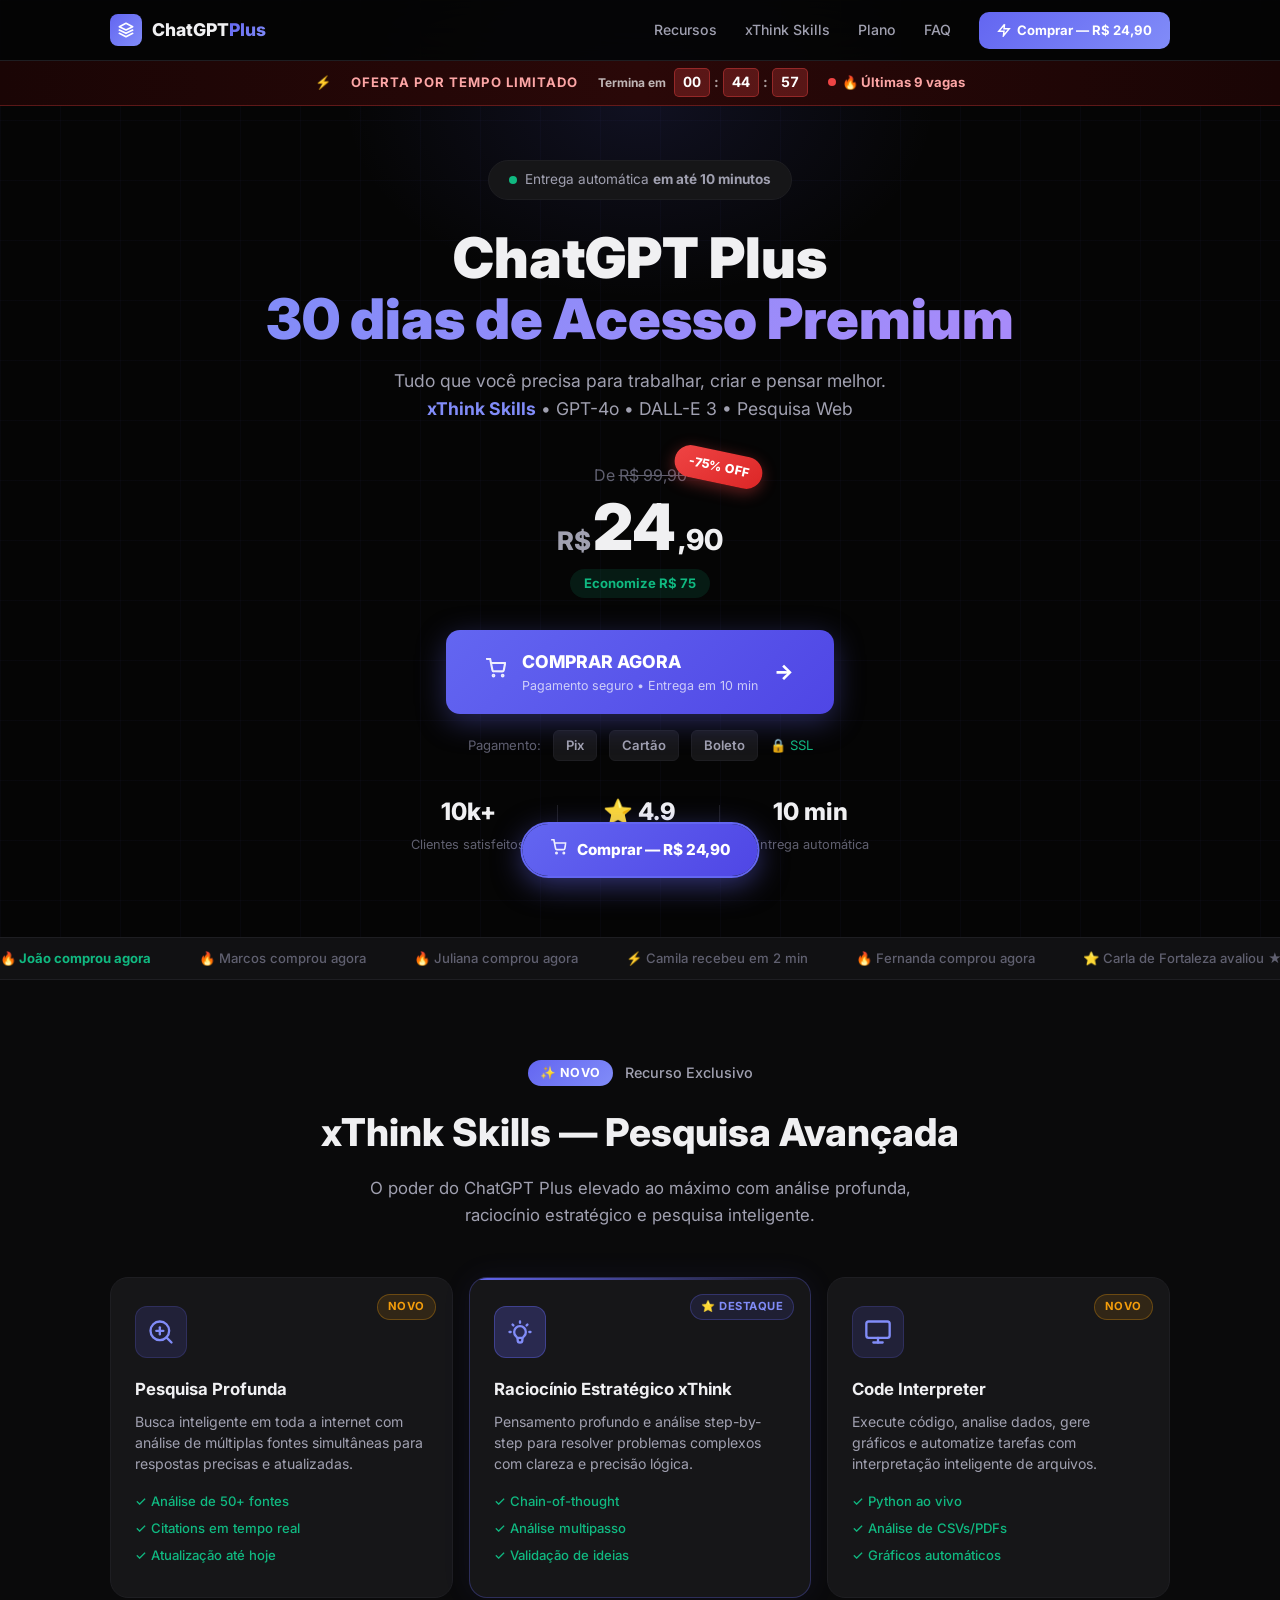
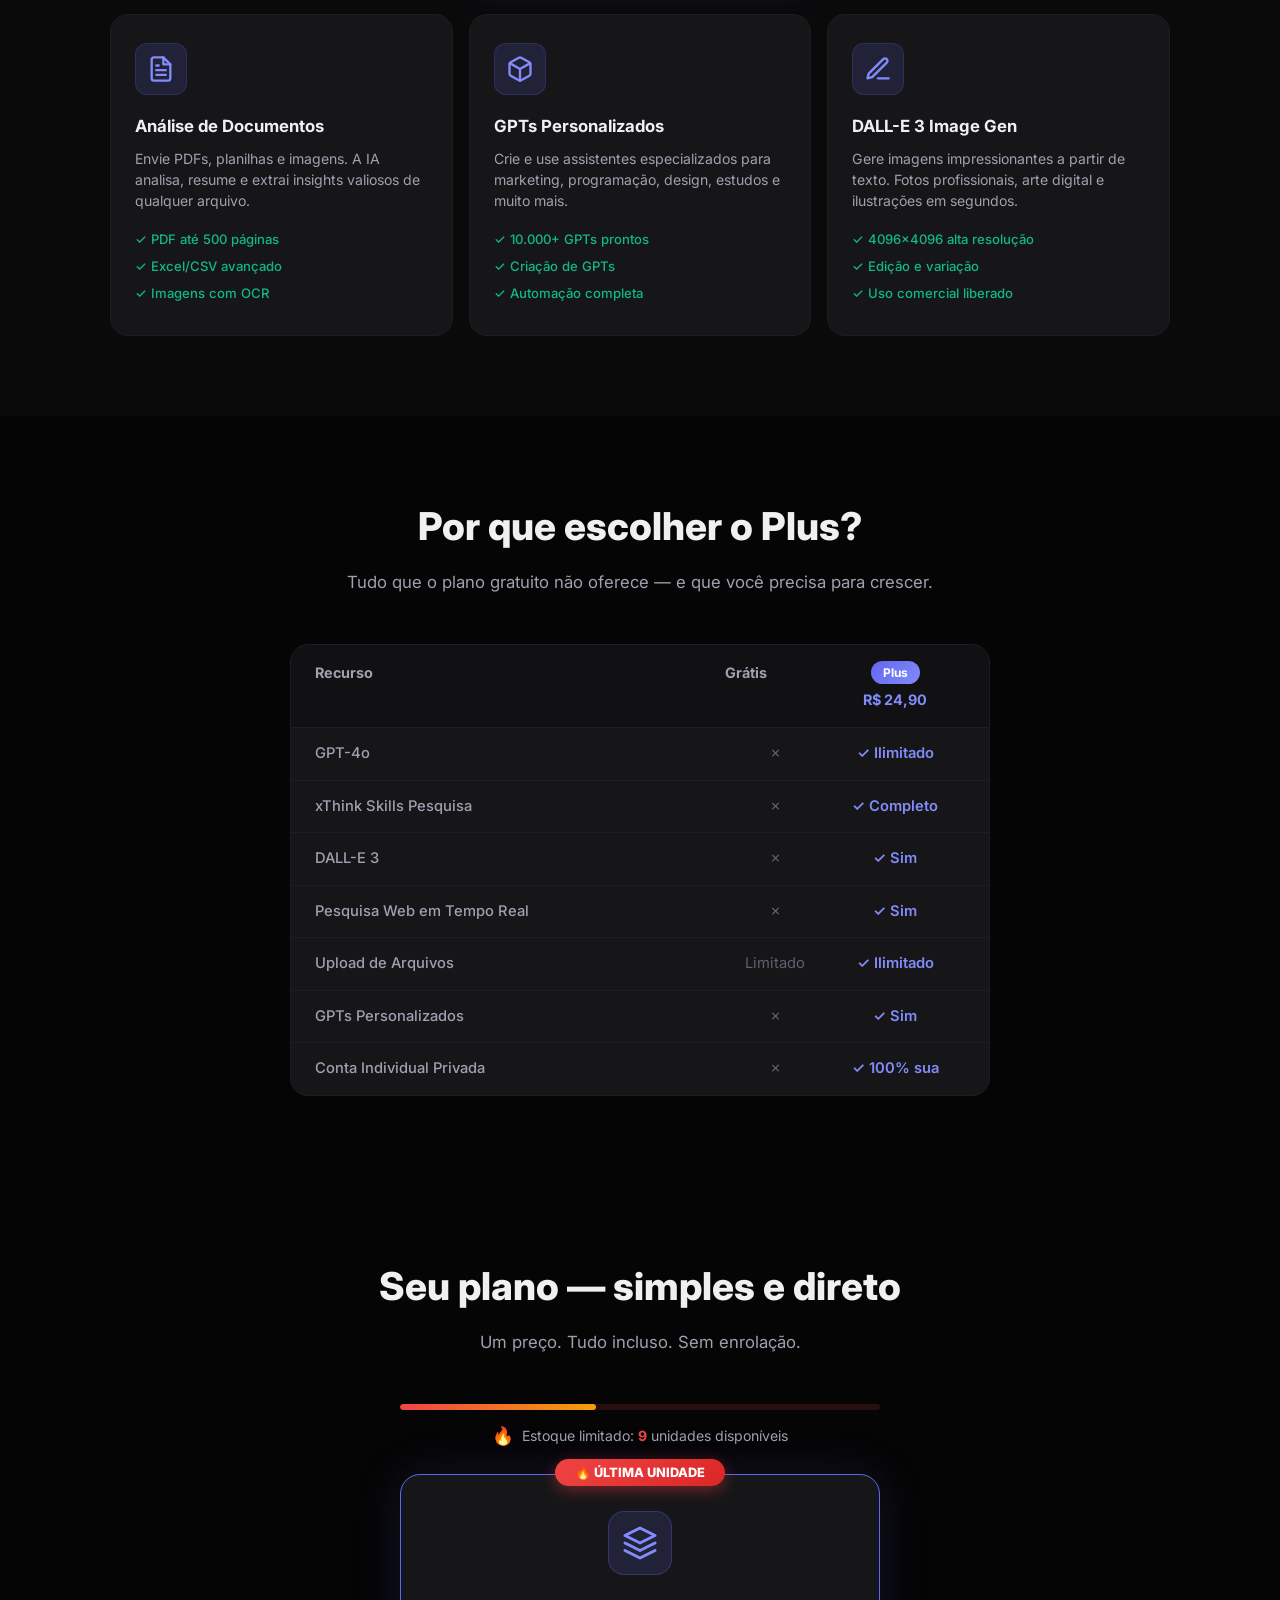
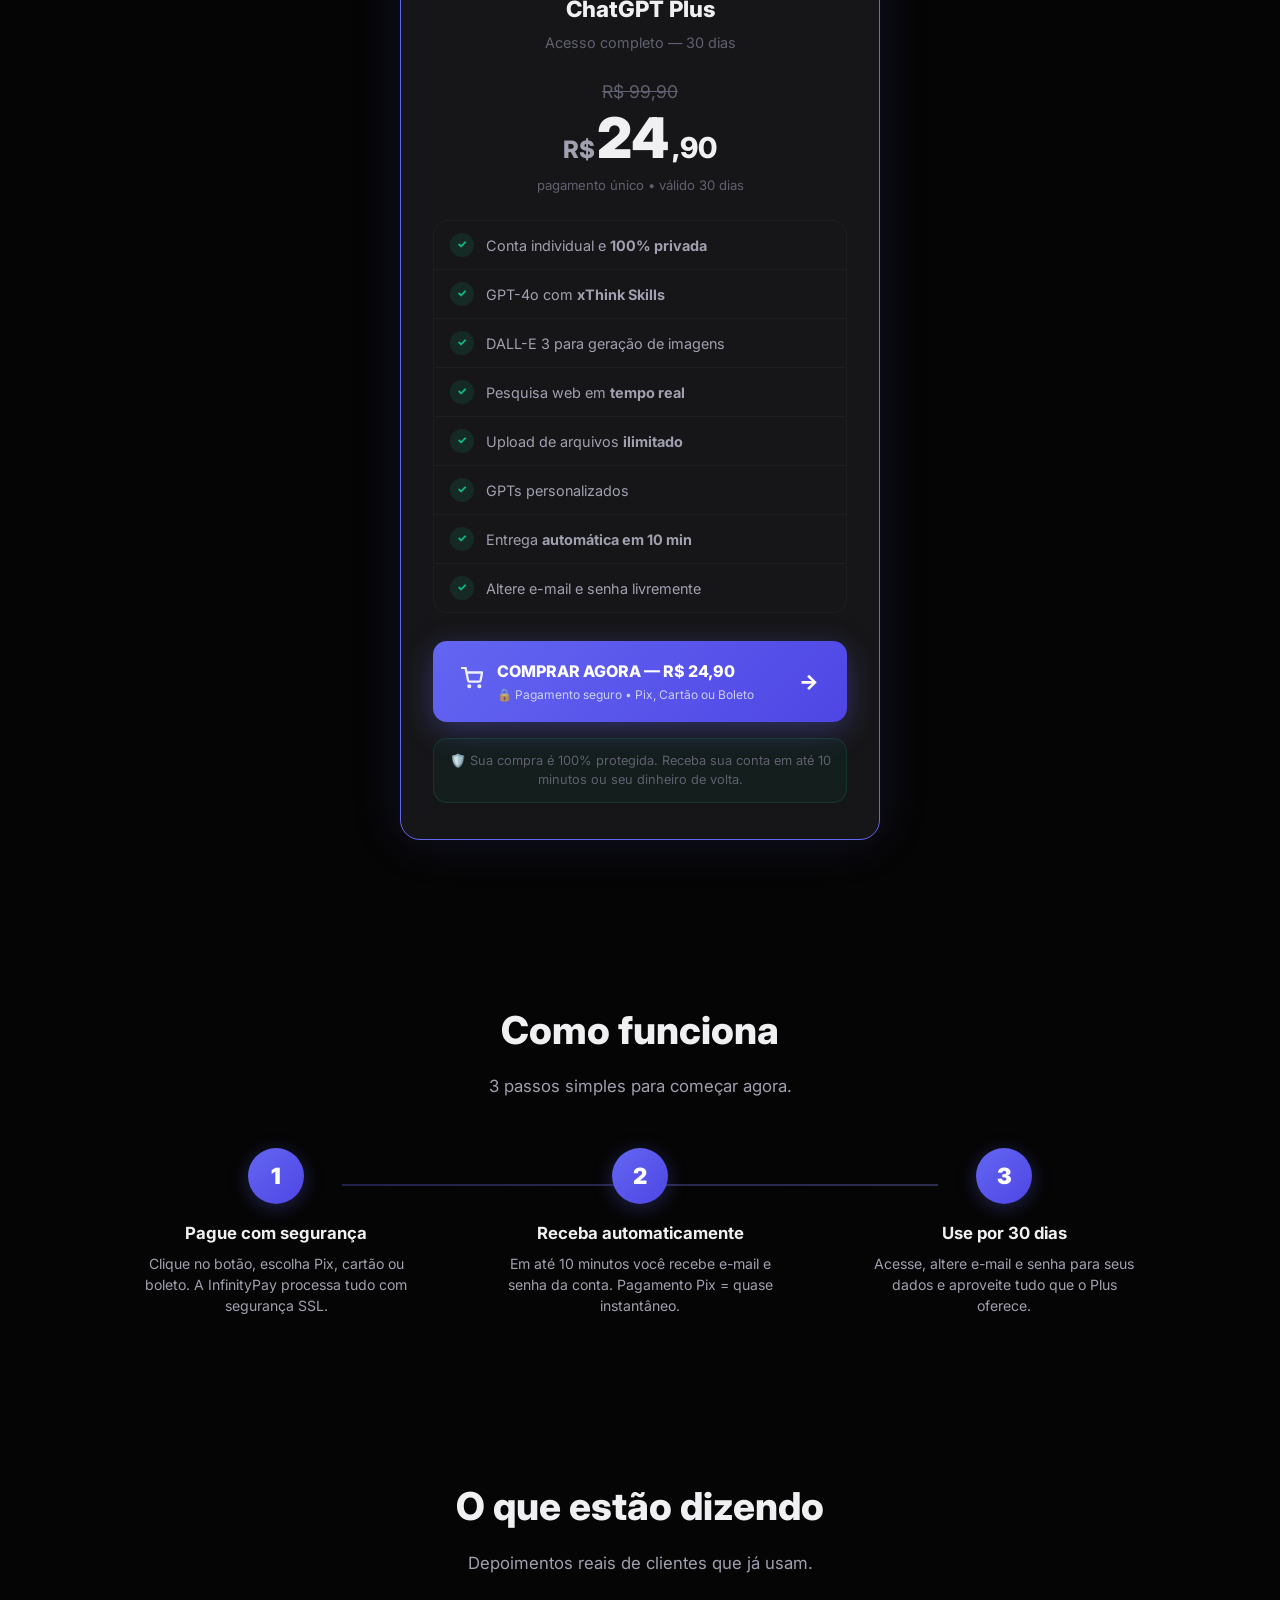
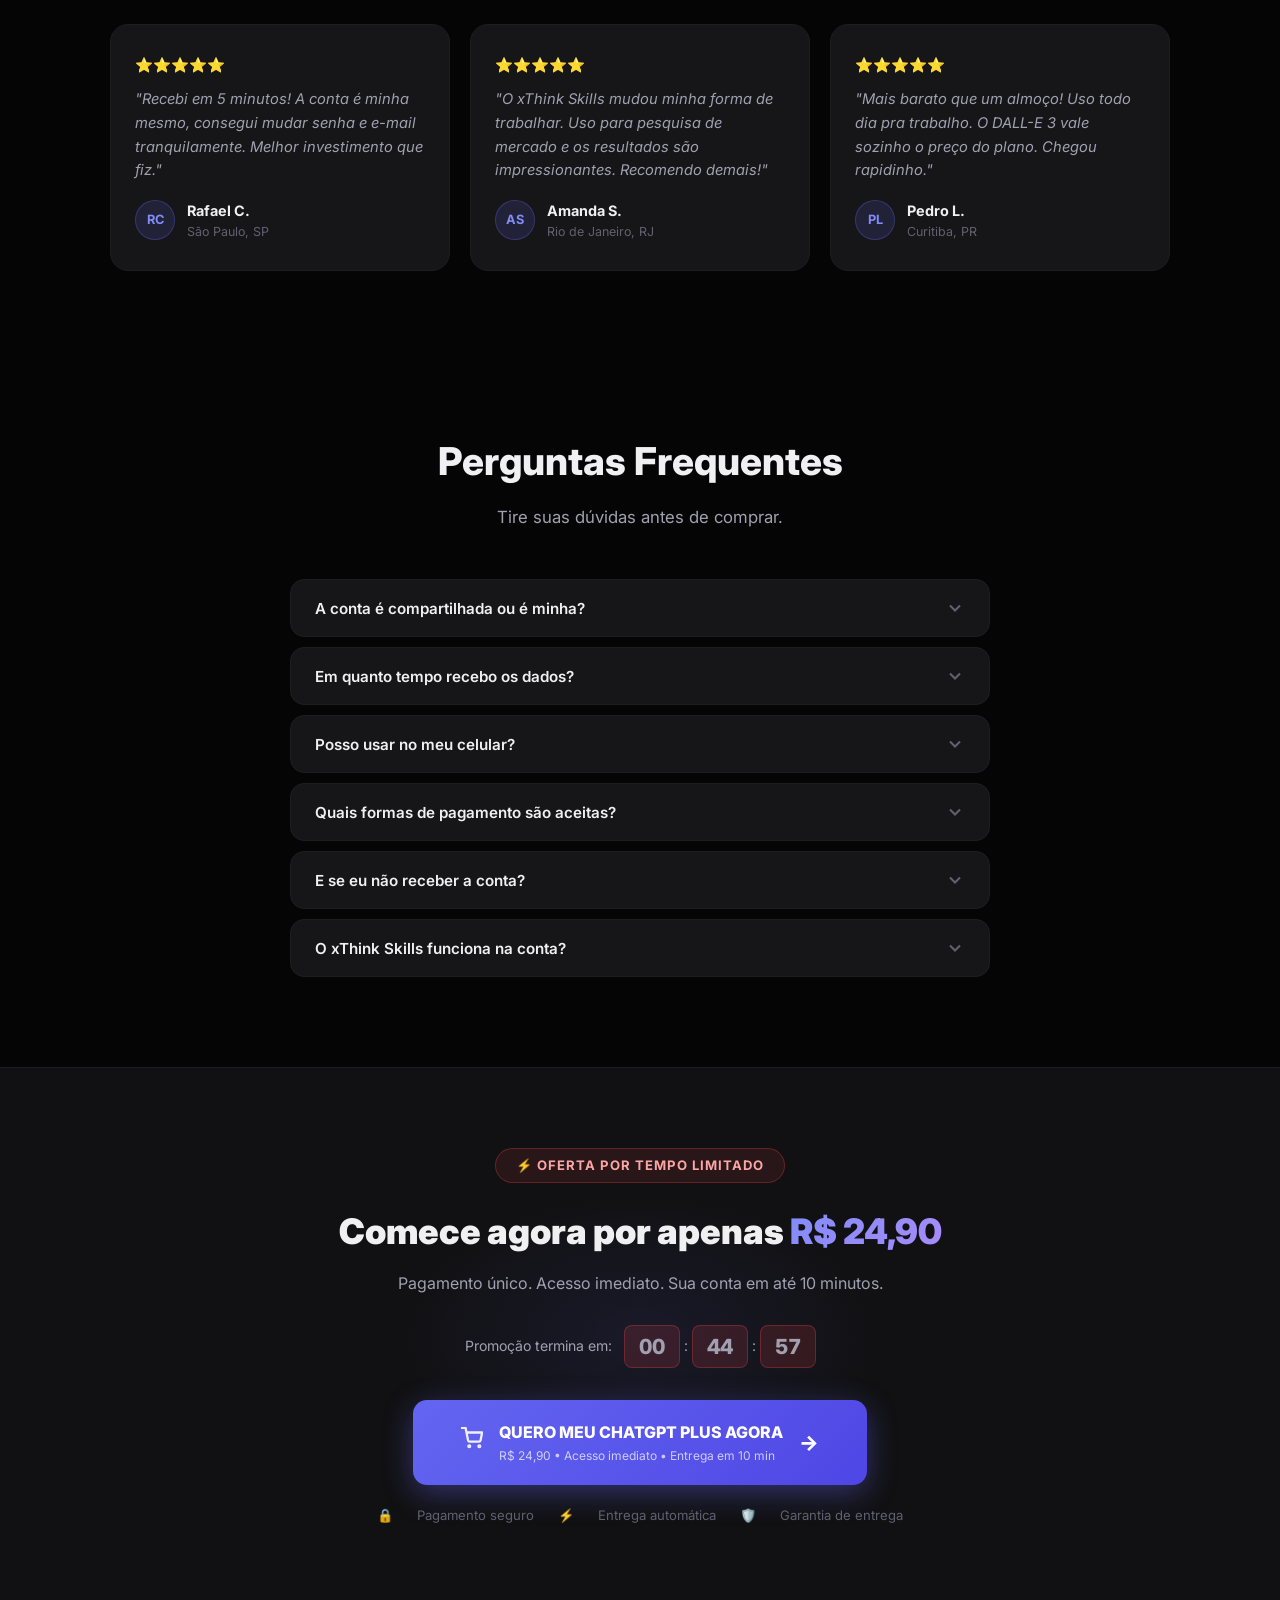
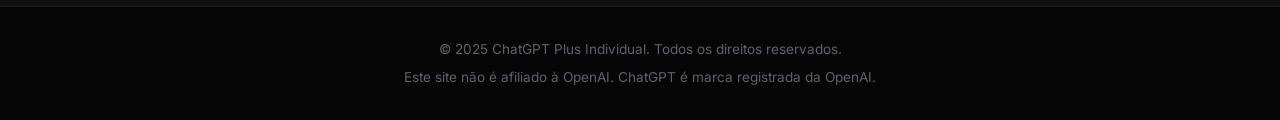
==== commit a77d94f7: "Add files via upload" ====
--- a/index.html
+++ b/index.html
@@ -4,7 +4,7 @@
   <meta charset="UTF-8">
   <meta name="viewport" content="width=device-width, initial-scale=1.0">
   <title>ChatGPT Plus — Acesso Premium 30 dias por R$ 24,90</title>
-  <meta name="description" content="ChatGPT Plus Individual por 30 dias. GPT-4o, DALL-E 3, Pesquisa Avançada xThink Skills e muito mais. Entrega em 10 min.">
+  <meta name="description" content="ChatGPT Plus Individual por 30 dias. GPT-4o, DALL-E 3, xThink Skills, Pesquisa Web e muito mais. Entrega em 10 min.">
   <meta name="keywords" content="ChatGPT Plus, GPT-4o, xThink, DALL-E 3, IA, conta premium">
   <meta name="robots" content="index, follow">
 
@@ -75,7 +75,7 @@
       </div>
       <div class="stock-indicator">
         <span class="stock-pulse"></span>
-        <span>🔥 Últimas vagas</span>
+        <span id="urgencyStock">🔥 Últimas <strong id="stockNum">12</strong> vagas</span>
       </div>
     </div>
   </div>
@@ -115,7 +115,7 @@
       </div>
 
       <div class="hero-actions reveal">
-        <a href="https://infinitypay.com.br/checkout/SEU-LINK-AQUI" target="_blank" rel="noopener" class="btn-buy" id="buyBtn">
+        <a href="https://infinitypay.com.br/checkout/chatgpt-plus-001?redirect=https://chatgptplus-navy.vercel.app/sucesso.html" target="_blank" rel="noopener" class="btn-buy" id="buyBtn">
           <span class="btn-buy-icon">
             <svg width="20" height="20" viewBox="0 0 24 24" fill="none" stroke="currentColor" stroke-width="2.5" stroke-linecap="round" stroke-linejoin="round"><circle cx="9" cy="21" r="1"/><circle cx="20" cy="21" r="1"/><path d="M1 1h4l2.68 13.39a2 2 0 0 0 2 1.61h9.72a2 2 0 0 0 2-1.61L23 6H6"/></svg>
           </span>
@@ -157,22 +157,28 @@
 
   <!-- Social Proof Ticker -->
   <div class="proof-ticker">
-    <div class="proof-track">
+    <div class="proof-track" id="proofTrack">
       <span>🔥 João comprou agora</span>
       <span>⭐ Maria avaliou ★★★★★</span>
-      <span>⚡ Carlos recebeu em 3 minutos</span>
+      <span>⚡ Carlos recebeu em 3 min</span>
       <span>🔥 Ana comprou agora</span>
       <span>⭐ Pedro avaliou ★★★★★</span>
-      <span>⚡ Juliana recebeu em 5 minutos</span>
+      <span>⚡ Juliana recebeu em 5 min</span>
       <span>🔥 Marcos comprou agora</span>
       <span>⭐ Fernanda avaliou ★★★★★</span>
-      <span>⚡ Bruno recebeu em 4 minutos</span>
+      <span>⚡ Bruno recebeu em 4 min</span>
       <span>🔥 Rafaela comprou agora</span>
       <span>⭐ Diego avaliou ★★★★★</span>
-      <span>⚡ Camila recebeu em 2 minutos</span>
+      <span>⚡ Camila recebeu em 2 min</span>
       <span>🔥 Thiago comprou agora</span>
       <span>⭐ Beatriz avaliou ★★★★★</span>
-      <span>⚡ Lucas recebeu em 6 minutos</span>
+      <span>⚡ Lucas recebeu em 6 min</span>
+      <span>🔥 Felipe comprou agora</span>
+      <span>⭐ Carla avaliou ★★★★★</span>
+      <span>⚡ Renata recebeu em 4 min</span>
+      <span>🔥 Gabriel comprou agora</span>
+      <span>⭐ Bianca avaliou ★★★★★</span>
+      <span>⚡ Ricardo recebeu em 3 min</span>
     </div>
   </div>
 
@@ -331,6 +337,17 @@
       <h2 class="section-title reveal">Seu plano — simples e direto</h2>
       <p class="section-subtitle reveal">Um preço. Tudo incluso. Sem enrolação.</p>
 
+      <!-- Estoque visual -->
+      <div class="stock-display reveal" id="stockDisplay">
+        <div class="sd-bar">
+          <div class="sd-bar-fill" id="sdFill" style="width: 70%"></div>
+        </div>
+        <div class="sd-info">
+          <span class="sd-fire">🔥</span>
+          <span class="sd-text">Estoque limitado: <strong id="stockDisplayNum">17</strong> unidades disponíveis</span>
+        </div>
+      </div>
+
       <div class="plan-card reveal">
         <div class="plan-floating">
           <span class="pf-tag">🔥 ÚLTIMA UNIDADE</span>
@@ -393,7 +410,7 @@
           </div>
         </div>
 
-        <a href="https://infinitypay.com.br/checkout/SEU-LINK-AQUI" target="_blank" rel="noopener" class="btn-buy-full" id="planBuyBtn">
+        <a href="https://infinitypay.com.br/checkout/chatgpt-plus-001?redirect=https://chatgptplus-navy.vercel.app/sucesso.html" target="_blank" rel="noopener" class="btn-buy-full" id="planBuyBtn">
           <span class="btnbf-icon">
             <svg width="22" height="22" viewBox="0 0 24 24" fill="none" stroke="currentColor" stroke-width="2.5" stroke-linecap="round" stroke-linejoin="round"><circle cx="9" cy="21" r="1"/><circle cx="20" cy="21" r="1"/><path d="M1 1h4l2.68 13.39a2 2 0 0 0 2 1.61h9.72a2 2 0 0 0 2-1.61L23 6H6"/></svg>
           </span>
@@ -421,7 +438,6 @@
         <div class="step-card reveal">
           <div class="step-icon-wrap">
             <span class="step-num-big">1</span>
-            <div class="step-connector"></div>
           </div>
           <div class="step-body">
             <h3>Pague com segurança</h3>
@@ -432,7 +448,6 @@
         <div class="step-card reveal">
           <div class="step-icon-wrap">
             <span class="step-num-big">2</span>
-            <div class="step-connector"></div>
           </div>
           <div class="step-body">
             <h3>Receba automaticamente</h3>
@@ -601,7 +616,7 @@
           </div>
         </div>
 
-        <a href="https://infinitypay.com.br/checkout/SEU-LINK-AQUI" target="_blank" rel="noopener" class="btn-buy-final">
+        <a href="https://infinitypay.com.br/checkout/chatgpt-plus-001?redirect=https://chatgptplus-navy.vercel.app/sucesso.html" target="_blank" rel="noopener" class="btn-buy-final">
           <span class="btnbf-icon">
             <svg width="22" height="22" viewBox="0 0 24 24" fill="none" stroke="currentColor" stroke-width="2.5" stroke-linecap="round" stroke-linejoin="round"><circle cx="9" cy="21" r="1"/><circle cx="20" cy="21" r="1"/><path d="M1 1h4l2.68 13.39a2 2 0 0 0 2 1.61h9.72a2 2 0 0 0 2-1.61L23 6H6"/></svg>
           </span>
@@ -623,7 +638,7 @@
 
   <!-- Floating CTA -->
   <div class="floating-cta" id="floatingCta">
-    <a href="https://infinitypay.com.br/checkout/SEU-LINK-AQUI" target="_blank" rel="noopener" class="fcta-btn">
+    <a href="https://infinitypay.com.br/checkout/chatgpt-plus-001?redirect=https://chatgptplus-navy.vercel.app/sucesso.html" target="_blank" rel="noopener" class="fcta-btn">
       <span class="fcta-btn-icon">
         <svg width="16" height="16" viewBox="0 0 24 24" fill="none" stroke="currentColor" stroke-width="2.5"><circle cx="9" cy="21" r="1"/><circle cx="20" cy="21" r="1"/><path d="M1 1h4l2.68 13.39a2 2 0 0 0 2 1.61h9.72a2 2 0 0 0 2-1.61L23 6H6"/></svg>
       </span>
--- a/style.css
+++ b/style.css
@@ -1089,6 +1089,36 @@
   .stat-num { font-size: 1.2rem; }
 }
 
+/* ============ STOCK DISPLAY ============ */
+.stock-display {
+  max-width: 480px;
+  margin: 0 auto 24px;
+}
+.sd-bar {
+  width: 100%;
+  height: 6px;
+  background: rgba(239, 68, 68, 0.15);
+  border-radius: 100px;
+  overflow: hidden;
+  margin-bottom: 12px;
+}
+.sd-bar-fill {
+  height: 100%;
+  background: linear-gradient(90deg, var(--danger), var(--accent));
+  border-radius: 100px;
+  transition: width 0.8s ease;
+}
+.sd-info {
+  display: flex;
+  align-items: center;
+  justify-content: center;
+  gap: 8px;
+  font-size: 0.88rem;
+  color: var(--text-soft);
+}
+.sd-fire { font-size: 1.1rem; }
+.sd-text strong { color: var(--danger); font-weight: 700; }
+
 @media (max-width: 480px) {
   .hero-title { font-size: 1.5rem; }
   .price-value { font-size: 2.5rem; }
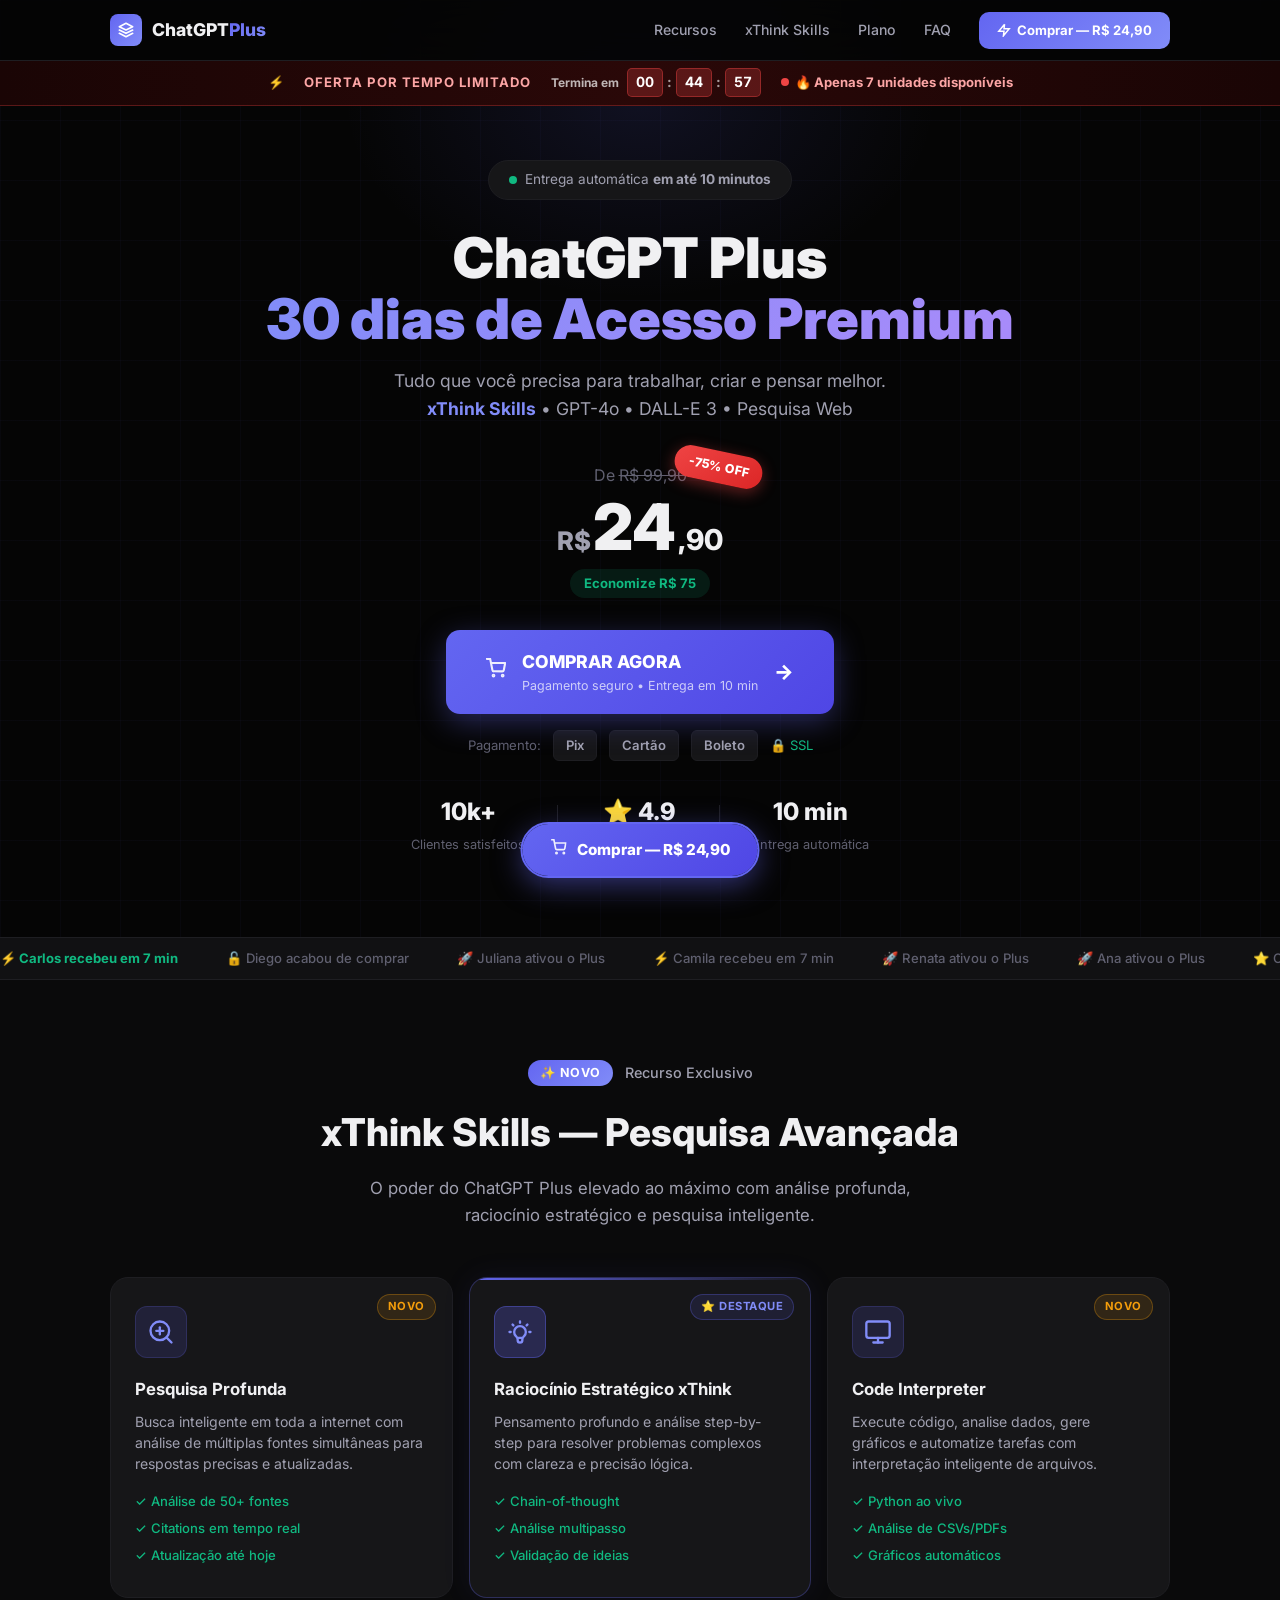
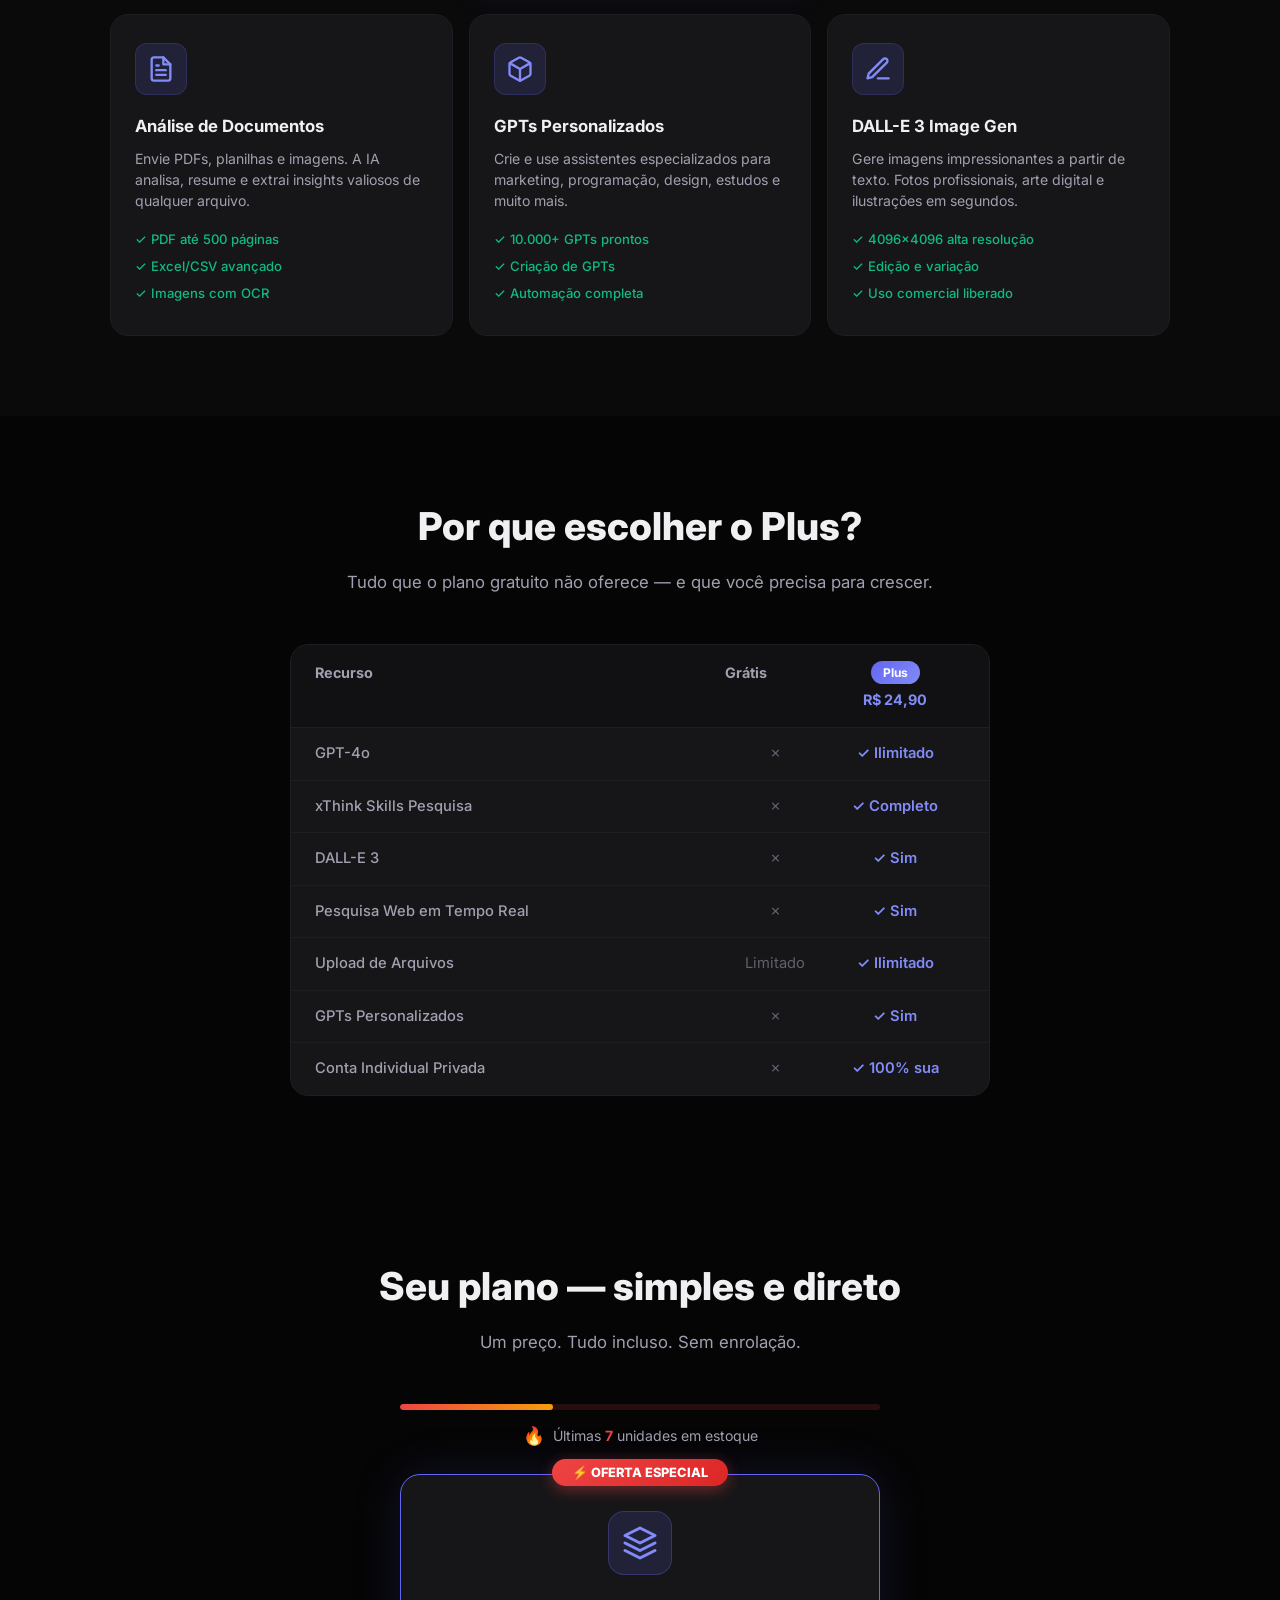
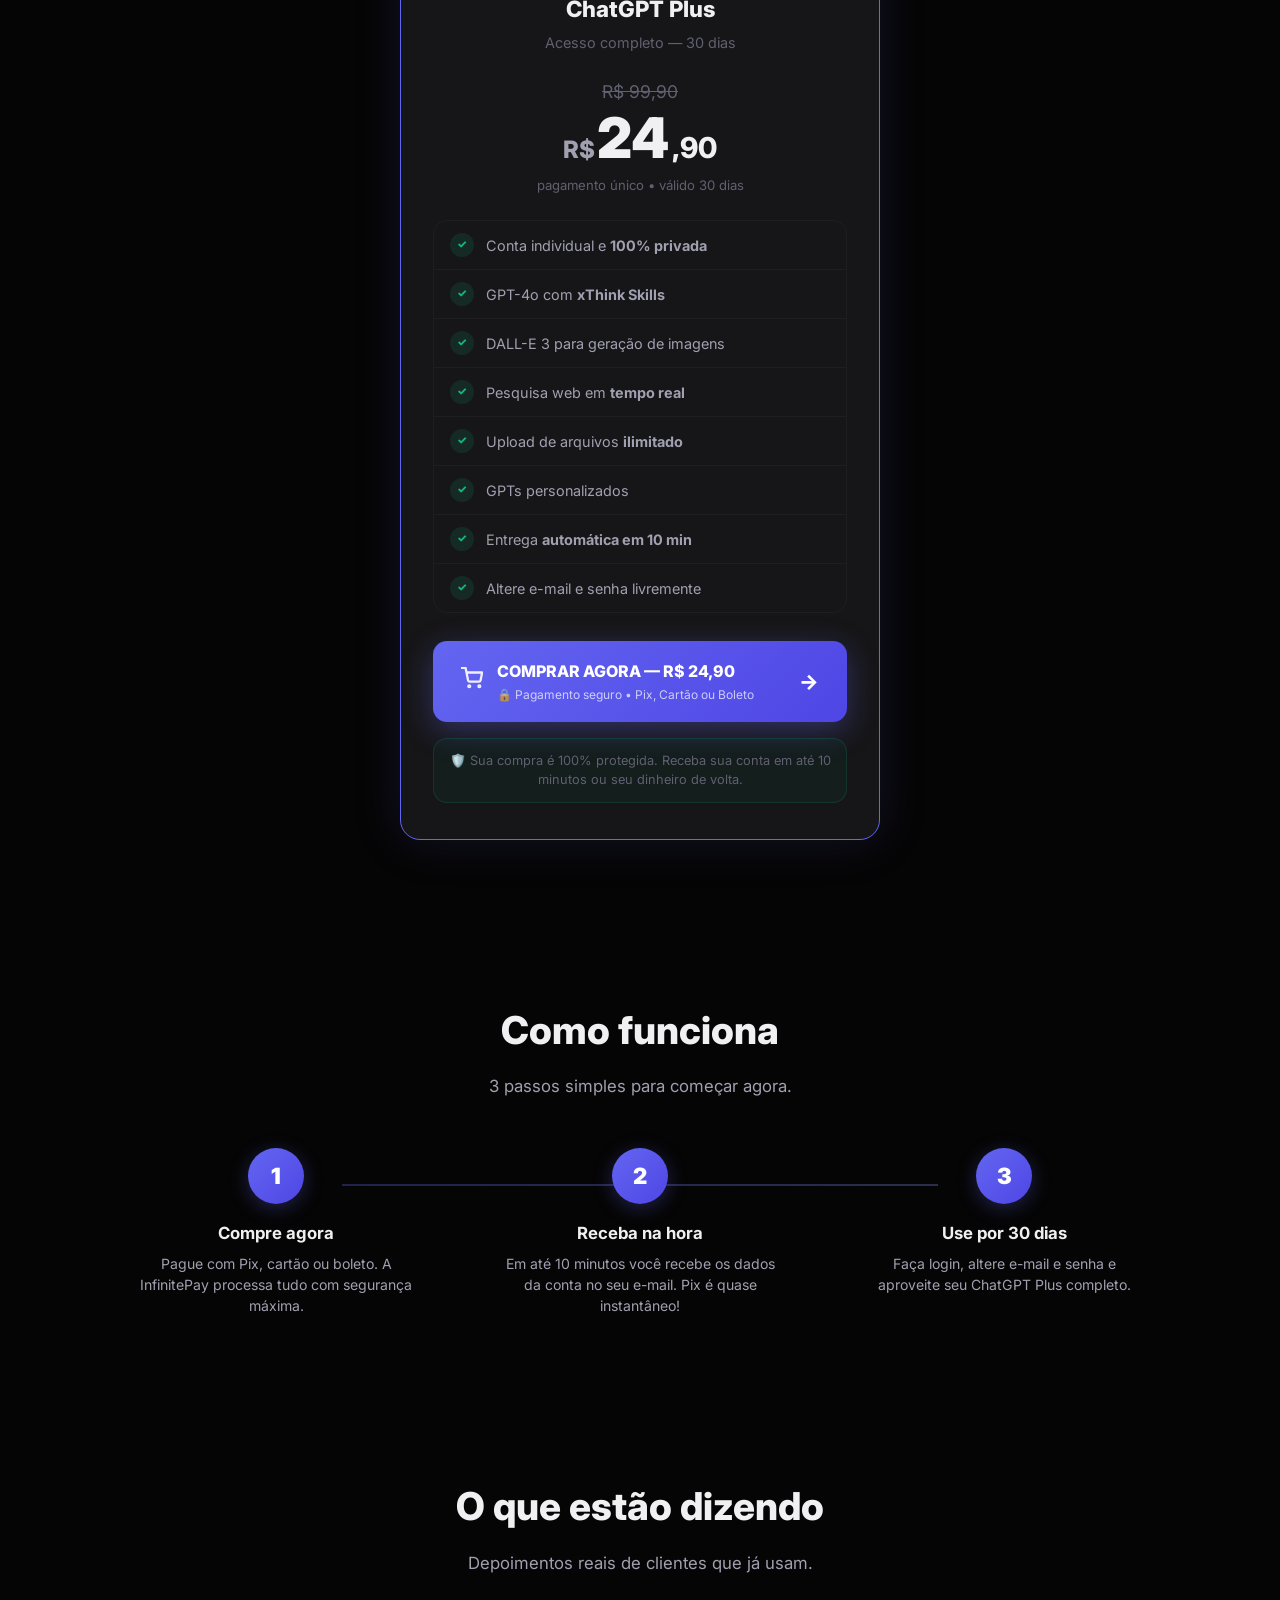
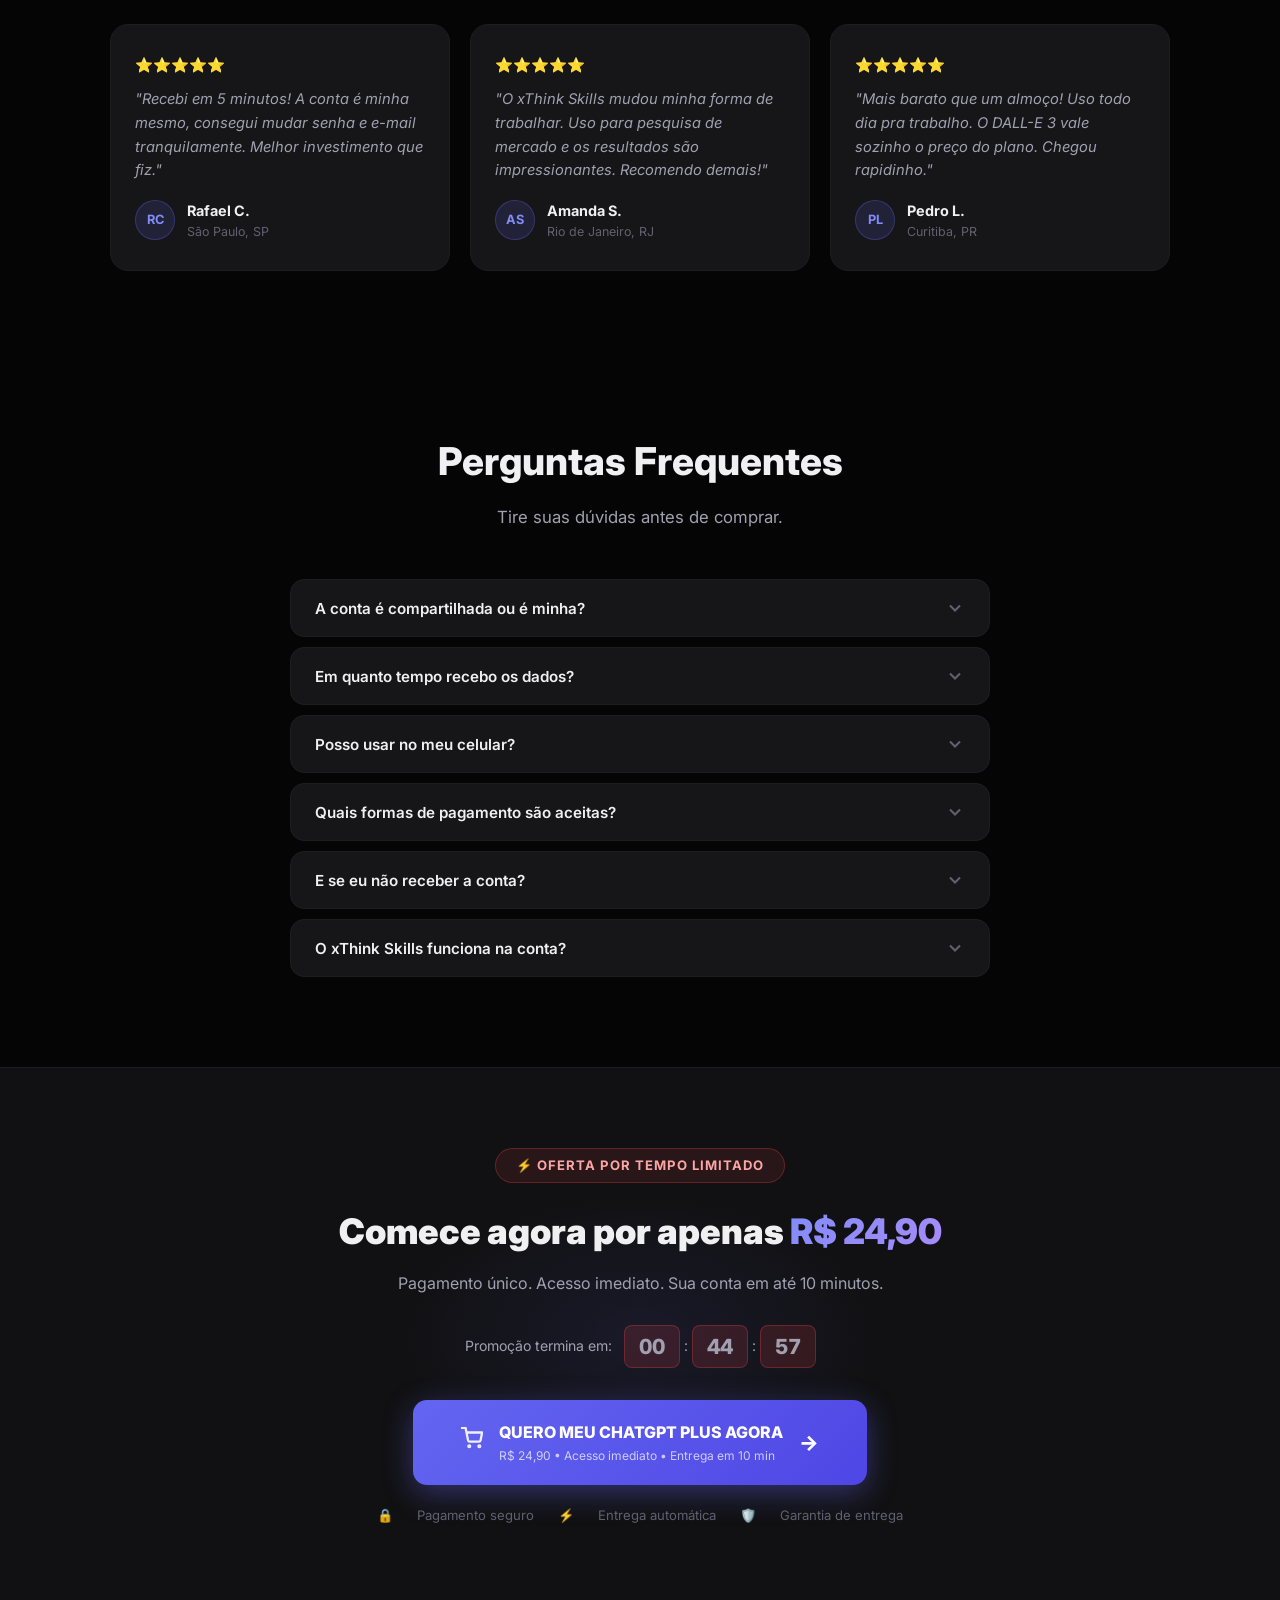
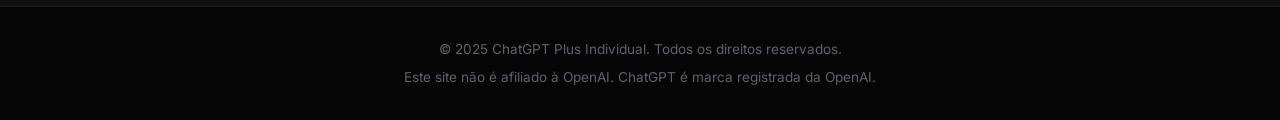
==== commit 00cdf153: "Add files via upload" ====
--- a/index.html
+++ b/index.html
@@ -75,7 +75,7 @@
       </div>
       <div class="stock-indicator">
         <span class="stock-pulse"></span>
-        <span id="urgencyStock">🔥 Últimas <strong id="stockNum">12</strong> vagas</span>
+        <span id="urgencyStock">🔥 Apenas <strong id="stockNum">12</strong> unidades disponíveis</span>
       </div>
     </div>
   </div>
@@ -115,7 +115,7 @@
       </div>
 
       <div class="hero-actions reveal">
-        <a href="https://infinitypay.com.br/checkout/chatgpt-plus-001?redirect=https://chatgptplus-navy.vercel.app/sucesso.html" target="_blank" rel="noopener" class="btn-buy" id="buyBtn">
+        <a href="https://checkout.infinitepay.io/wequo/56RGGBH5Vi?redirect=https://chatgptplus-navy.vercel.app/sucesso.html" target="_blank" rel="noopener" class="btn-buy" id="buyBtn">
           <span class="btn-buy-icon">
             <svg width="20" height="20" viewBox="0 0 24 24" fill="none" stroke="currentColor" stroke-width="2.5" stroke-linecap="round" stroke-linejoin="round"><circle cx="9" cy="21" r="1"/><circle cx="20" cy="21" r="1"/><path d="M1 1h4l2.68 13.39a2 2 0 0 0 2 1.61h9.72a2 2 0 0 0 2-1.61L23 6H6"/></svg>
           </span>
@@ -344,13 +344,13 @@
         </div>
         <div class="sd-info">
           <span class="sd-fire">🔥</span>
-          <span class="sd-text">Estoque limitado: <strong id="stockDisplayNum">17</strong> unidades disponíveis</span>
+          <span class="sd-text">Últimas <strong id="stockDisplayNum">17</strong> unidades em estoque</span>
         </div>
       </div>
 
       <div class="plan-card reveal">
         <div class="plan-floating">
-          <span class="pf-tag">🔥 ÚLTIMA UNIDADE</span>
+          <span class="pf-tag">⚡ OFERTA ESPECIAL</span>
         </div>
 
         <div class="plan-header">
@@ -410,7 +410,7 @@
           </div>
         </div>
 
-        <a href="https://infinitypay.com.br/checkout/chatgpt-plus-001?redirect=https://chatgptplus-navy.vercel.app/sucesso.html" target="_blank" rel="noopener" class="btn-buy-full" id="planBuyBtn">
+        <a href="https://checkout.infinitepay.io/wequo/56RGGBH5Vi?redirect=https://chatgptplus-navy.vercel.app/sucesso.html" target="_blank" rel="noopener" class="btn-buy-full" id="planBuyBtn">
           <span class="btnbf-icon">
             <svg width="22" height="22" viewBox="0 0 24 24" fill="none" stroke="currentColor" stroke-width="2.5" stroke-linecap="round" stroke-linejoin="round"><circle cx="9" cy="21" r="1"/><circle cx="20" cy="21" r="1"/><path d="M1 1h4l2.68 13.39a2 2 0 0 0 2 1.61h9.72a2 2 0 0 0 2-1.61L23 6H6"/></svg>
           </span>
@@ -440,8 +440,8 @@
             <span class="step-num-big">1</span>
           </div>
           <div class="step-body">
-            <h3>Pague com segurança</h3>
-            <p>Clique no botão, escolha Pix, cartão ou boleto. A InfinityPay processa tudo com segurança SSL.</p>
+            <h3>Compre agora</h3>
+            <p>Pague com Pix, cartão ou boleto. A InfinitePay processa tudo com segurança máxima.</p>
           </div>
         </div>
 
@@ -450,8 +450,8 @@
             <span class="step-num-big">2</span>
           </div>
           <div class="step-body">
-            <h3>Receba automaticamente</h3>
-            <p>Em até 10 minutos você recebe e-mail e senha da conta. Pagamento Pix = quase instantâneo.</p>
+            <h3>Receba na hora</h3>
+            <p>Em até 10 minutos você recebe os dados da conta no seu e-mail. Pix é quase instantâneo!</p>
           </div>
         </div>
 
@@ -461,7 +461,7 @@
           </div>
           <div class="step-body">
             <h3>Use por 30 dias</h3>
-            <p>Acesse, altere e-mail e senha para seus dados e aproveite tudo que o Plus oferece.</p>
+            <p>Faça login, altere e-mail e senha e aproveite seu ChatGPT Plus completo.</p>
           </div>
         </div>
       </div>
@@ -616,7 +616,7 @@
           </div>
         </div>
 
-        <a href="https://infinitypay.com.br/checkout/chatgpt-plus-001?redirect=https://chatgptplus-navy.vercel.app/sucesso.html" target="_blank" rel="noopener" class="btn-buy-final">
+        <a href="https://checkout.infinitepay.io/wequo/56RGGBH5Vi?redirect=https://chatgptplus-navy.vercel.app/sucesso.html" target="_blank" rel="noopener" class="btn-buy-final">
           <span class="btnbf-icon">
             <svg width="22" height="22" viewBox="0 0 24 24" fill="none" stroke="currentColor" stroke-width="2.5" stroke-linecap="round" stroke-linejoin="round"><circle cx="9" cy="21" r="1"/><circle cx="20" cy="21" r="1"/><path d="M1 1h4l2.68 13.39a2 2 0 0 0 2 1.61h9.72a2 2 0 0 0 2-1.61L23 6H6"/></svg>
           </span>
@@ -638,7 +638,7 @@
 
   <!-- Floating CTA -->
   <div class="floating-cta" id="floatingCta">
-    <a href="https://infinitypay.com.br/checkout/chatgpt-plus-001?redirect=https://chatgptplus-navy.vercel.app/sucesso.html" target="_blank" rel="noopener" class="fcta-btn">
+    <a href="https://checkout.infinitepay.io/wequo/56RGGBH5Vi?redirect=https://chatgptplus-navy.vercel.app/sucesso.html" target="_blank" rel="noopener" class="fcta-btn">
       <span class="fcta-btn-icon">
         <svg width="16" height="16" viewBox="0 0 24 24" fill="none" stroke="currentColor" stroke-width="2.5"><circle cx="9" cy="21" r="1"/><circle cx="20" cy="21" r="1"/><path d="M1 1h4l2.68 13.39a2 2 0 0 0 2 1.61h9.72a2 2 0 0 0 2-1.61L23 6H6"/></svg>
       </span>
